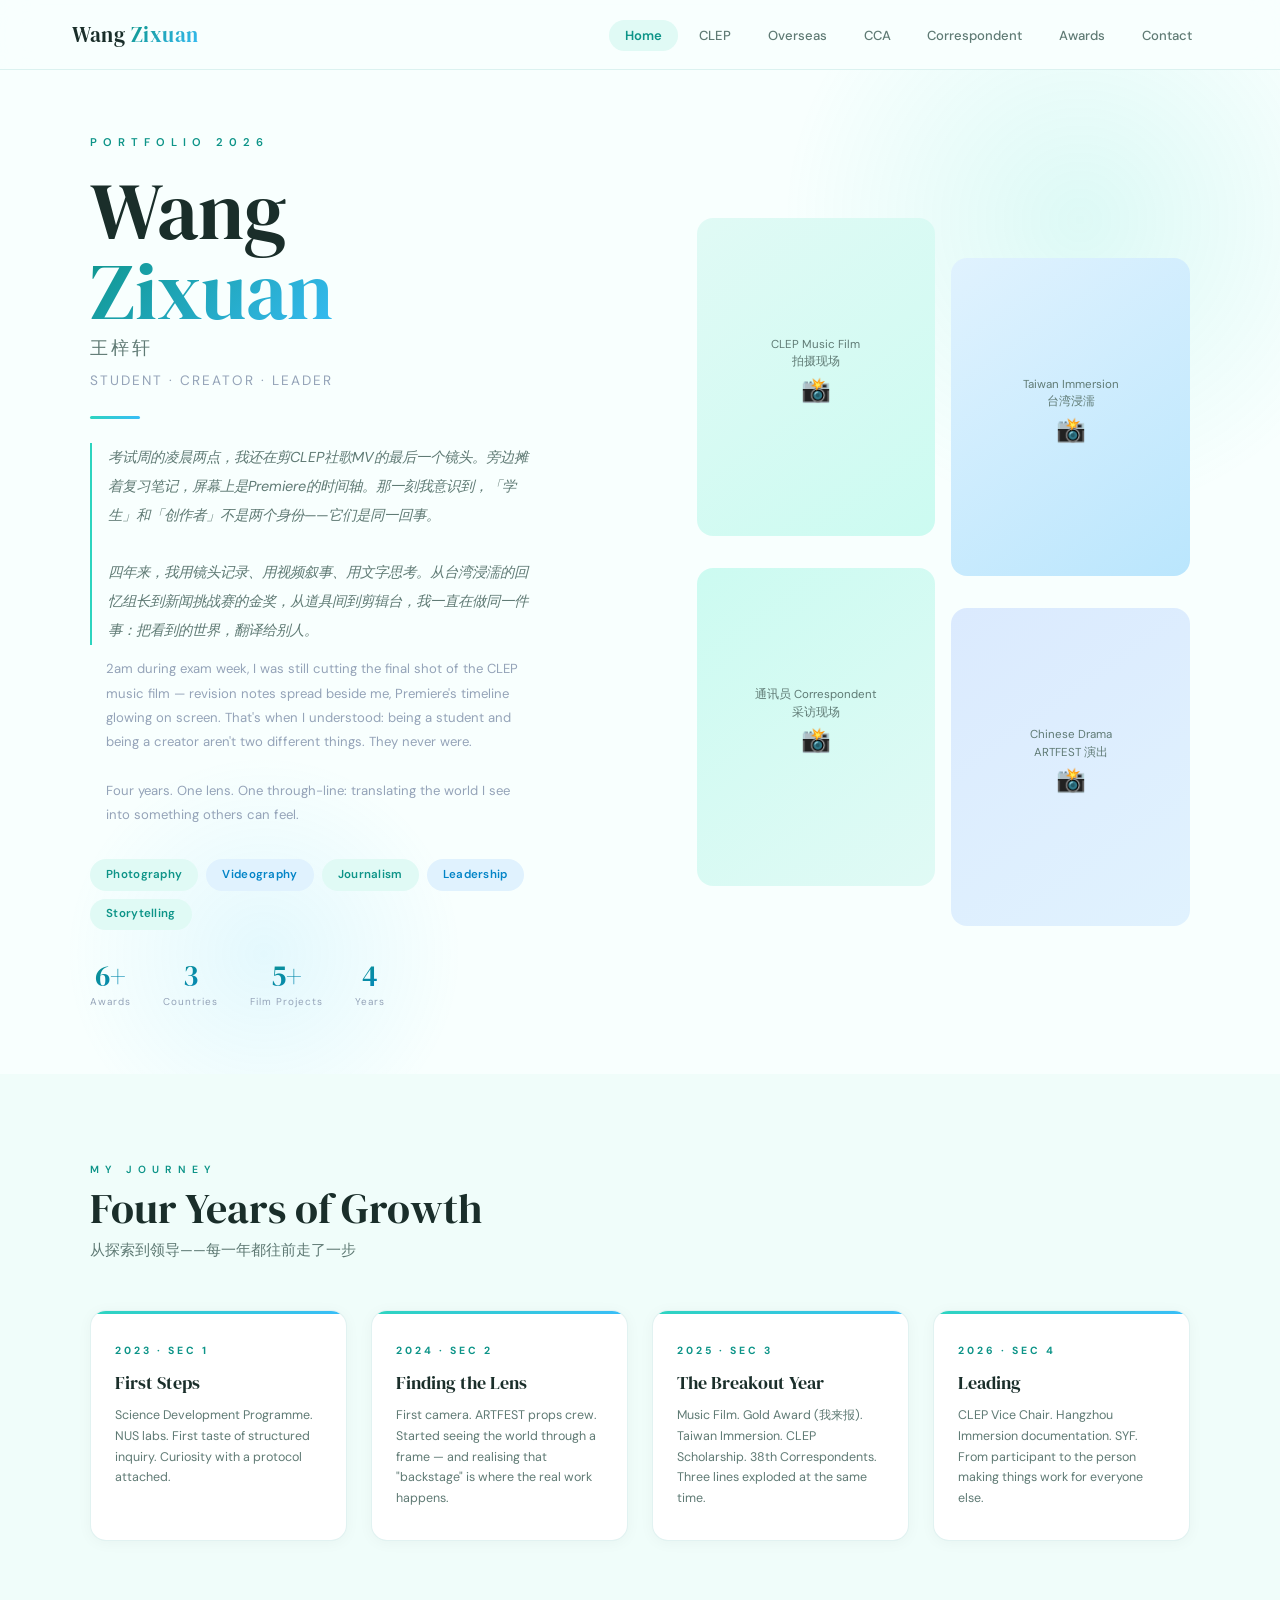
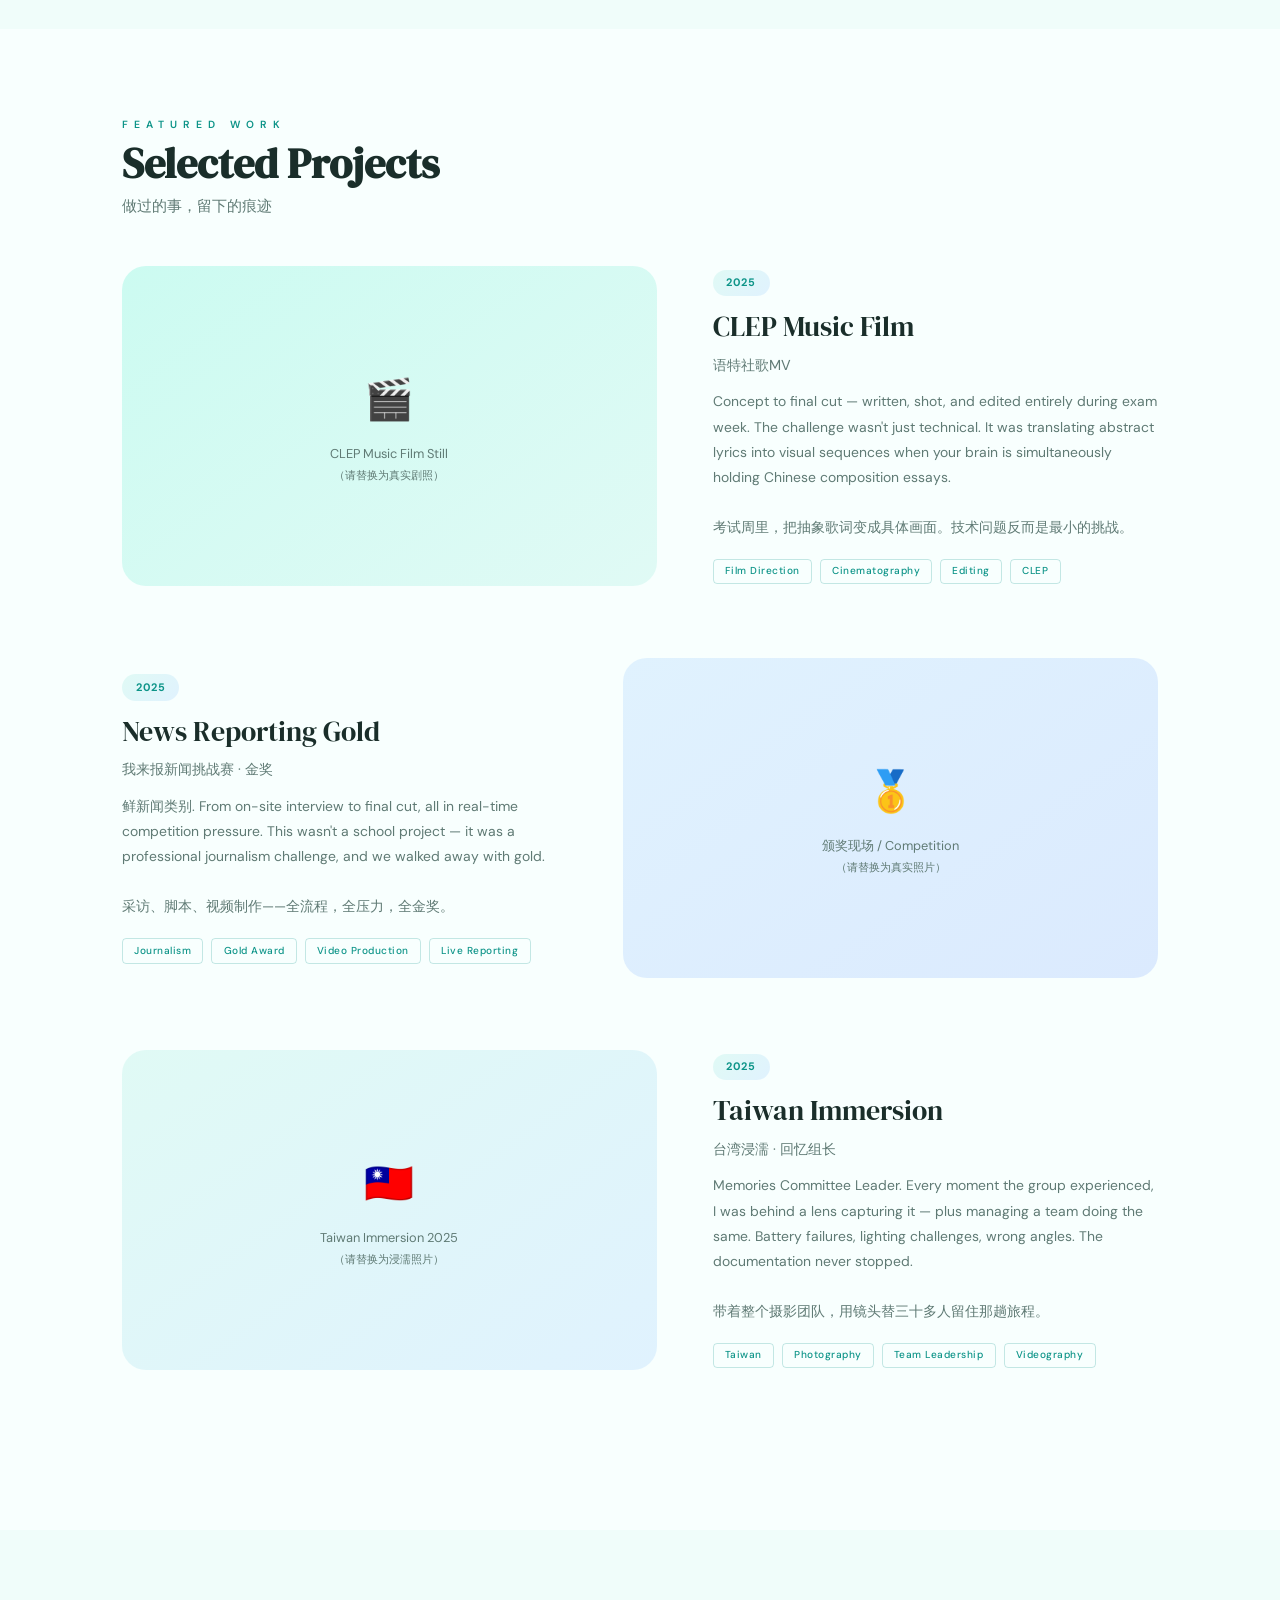
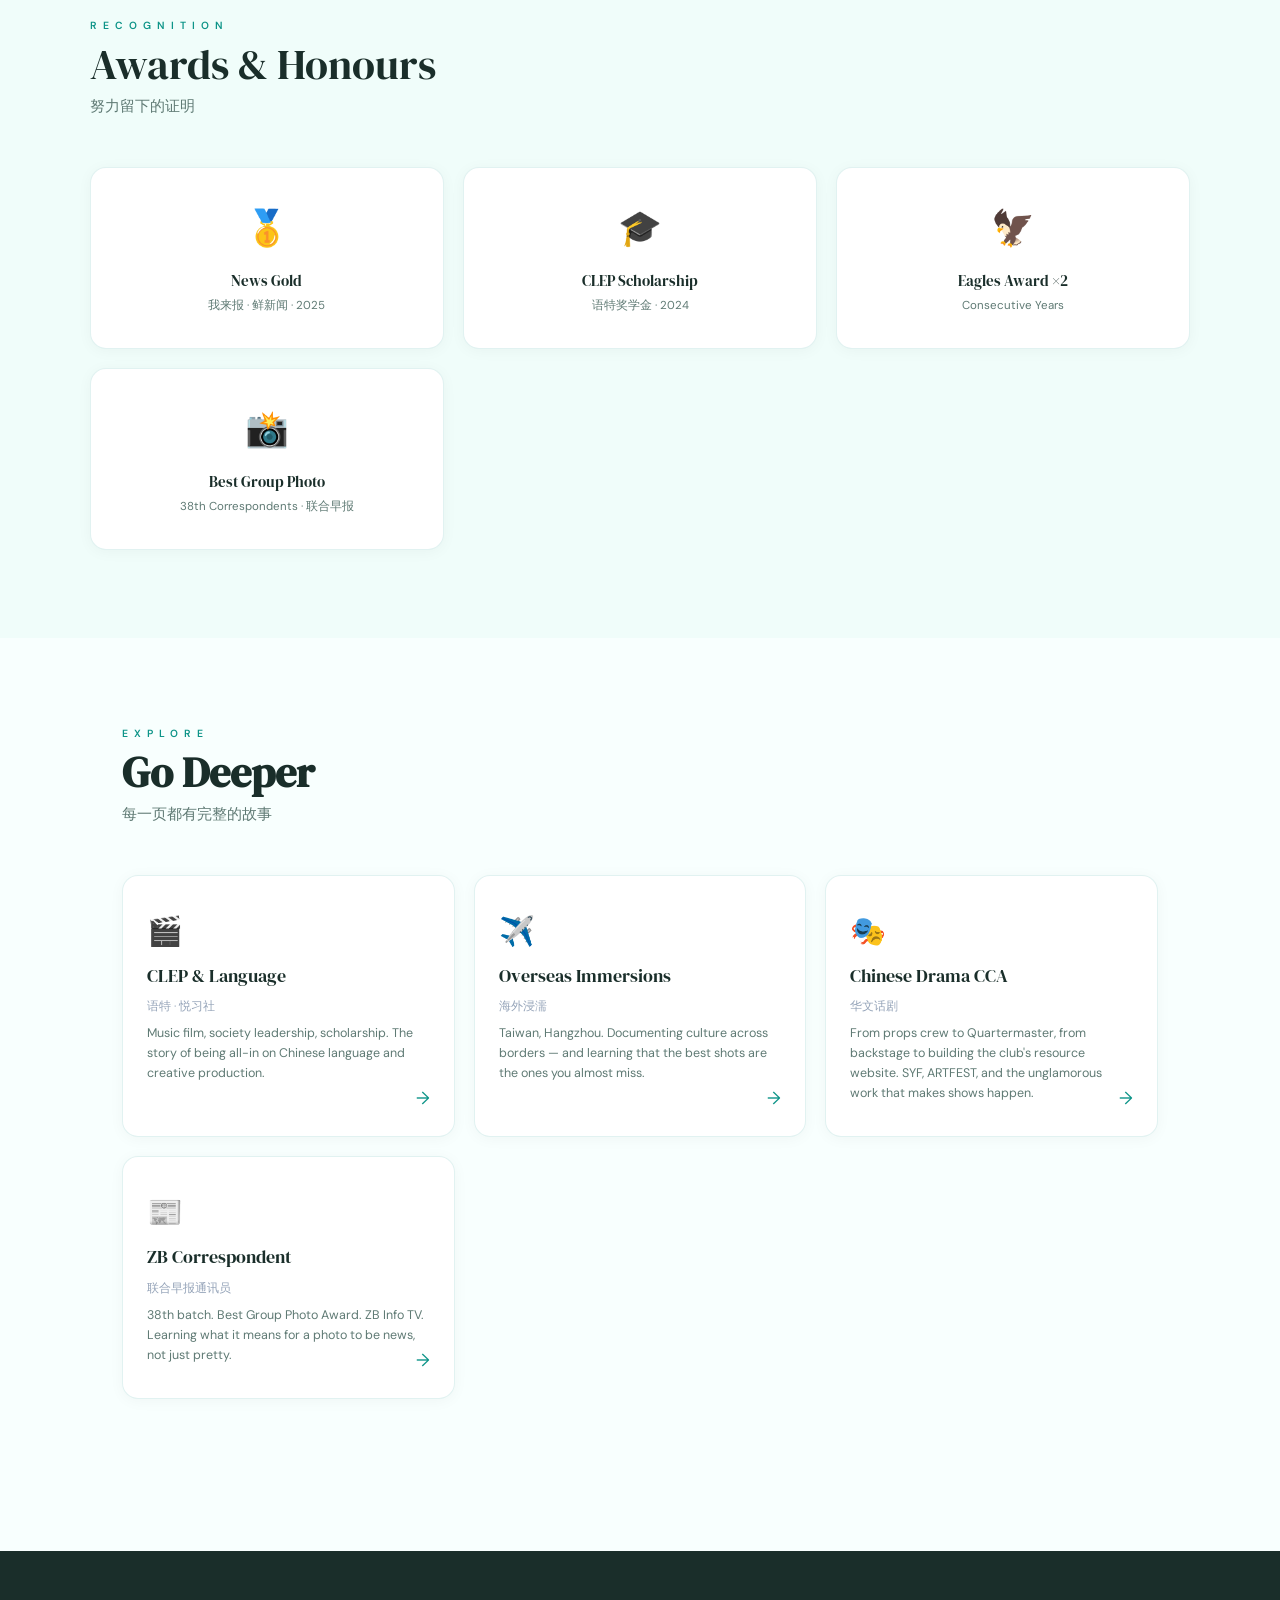
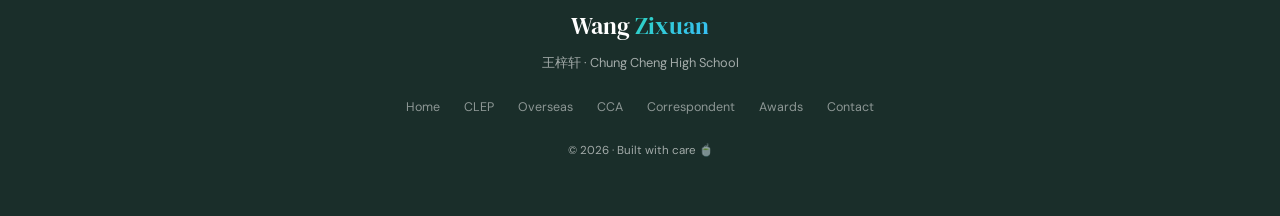
==== index.html @ b5e128a4 "Initial portfolio site - 7 pages, teal magazine style" ====
<!DOCTYPE html>
<html lang="en">
<head>
  <meta charset="UTF-8">
  <meta name="viewport" content="width=device-width, initial-scale=1.0">
  <title>Wang Zixuan — Portfolio</title>
  <meta name="description" content="Wang Zixuan 王梓轩 — Student, creator, and visual storyteller at Chung Cheng High School.">
  <link rel="stylesheet" href="css/style.css">
</head>
<body>

<!-- ── Navigation ── -->
<nav class="nav" role="navigation" aria-label="Main navigation">
  <div class="nav-inner">
    <a href="index.html" class="nav-logo">Wang <span>Zixuan</span></a>
    <ul class="nav-links" role="list">
      <li><a href="index.html" class="nav-link">Home</a></li>
      <li><a href="clep.html" class="nav-link">CLEP</a></li>
      <li><a href="overseas.html" class="nav-link">Overseas</a></li>
      <li><a href="cca.html" class="nav-link">CCA</a></li>
      <li><a href="correspondent.html" class="nav-link">Correspondent</a></li>
      <li><a href="experiences.html" class="nav-link">Awards</a></li>
      <li><a href="contact.html" class="nav-link">Contact</a></li>
    </ul>
    <button class="hamburger" aria-label="Toggle menu" aria-expanded="false">
      <span></span><span></span><span></span>
    </button>
  </div>
</nav>

<!-- Mobile Menu -->
<div class="nav-mobile" role="navigation" aria-label="Mobile navigation">
  <a href="index.html" class="nav-link">Home 首页</a>
  <a href="clep.html" class="nav-link">CLEP 语特</a>
  <a href="overseas.html" class="nav-link">Overseas 海外浸濡</a>
  <a href="cca.html" class="nav-link">CCA 课外活动</a>
  <a href="correspondent.html" class="nav-link">Correspondent 通讯员</a>
  <a href="experiences.html" class="nav-link">Awards & Experiences</a>
  <a href="contact.html" class="nav-link">Contact 联系我</a>
</div>

<main class="page-wrapper">

  <!-- ── Hero ── -->
  <section class="hero" aria-label="Introduction">
    <div class="hero-inner">

      <div class="hero-left">
        <div class="hero-eyebrow">Portfolio 2026</div>
        <div class="hero-name">Wang<br><span>Zixuan</span></div>
        <div class="hero-cn">王梓轩</div>
        <div class="hero-role">Student · Creator · Leader</div>
        <div class="hero-divider"></div>

        <!-- Personal Statement 中文 -->
        <p class="hero-stmt-zh">
          考试周的凌晨两点，我还在剪CLEP社歌MV的最后一个镜头。旁边摊着复习笔记，屏幕上是Premiere的时间轴。那一刻我意识到，「学生」和「创作者」不是两个身份——它们是同一回事。
          <br><br>
          四年来，我用镜头记录、用视频叙事、用文字思考。从台湾浸濡的回忆组长到新闻挑战赛的金奖，从道具间到剪辑台，我一直在做同一件事：把看到的世界，翻译给别人。
        </p>
        <!-- Personal Statement EN -->
        <p class="hero-stmt-en">
          2am during exam week, I was still cutting the final shot of the CLEP music film — revision notes spread beside me, Premiere's timeline glowing on screen. That's when I understood: being a student and being a creator aren't two different things. They never were.
          <br><br>
          Four years. One lens. One through-line: translating the world I see into something others can feel.
        </p>

        <div class="hero-tags">
          <span class="htag htag-teal">Photography</span>
          <span class="htag htag-blue">Videography</span>
          <span class="htag htag-teal">Journalism</span>
          <span class="htag htag-blue">Leadership</span>
          <span class="htag htag-teal">Storytelling</span>
        </div>

        <div class="hero-stats">
          <div class="stat-item">
            <div class="stat-num">6+</div>
            <div class="stat-label">Awards</div>
          </div>
          <div class="stat-item">
            <div class="stat-num">3</div>
            <div class="stat-label">Countries</div>
          </div>
          <div class="stat-item">
            <div class="stat-num">5+</div>
            <div class="stat-label">Film Projects</div>
          </div>
          <div class="stat-item">
            <div class="stat-num">4</div>
            <div class="stat-label">Years</div>
          </div>
        </div>
      </div>

      <!-- Photo Grid -->
      <div class="hero-photos" aria-label="Photo gallery">
        <div class="photo-placeholder">
          <span class="photo-caption">CLEP Music Film<br>拍摄现场</span>
        </div>
        <div class="photo-placeholder">
          <span class="photo-caption">Taiwan Immersion<br>台湾浸濡</span>
        </div>
        <div class="photo-placeholder">
          <span class="photo-caption">通讯员 Correspondent<br>采访现场</span>
        </div>
        <div class="photo-placeholder">
          <span class="photo-caption">Chinese Drama<br>ARTFEST 演出</span>
        </div>
      </div>

    </div>
  </section>


  <!-- ── Four-Year Journey ── -->
  <div class="section-full">
    <div class="section-full-inner">
      <div class="s-label fade-up">My Journey</div>
      <div class="s-title fade-up">Four Years of Growth</div>
      <div class="s-subtitle fade-up">从探索到领导——每一年都往前走了一步</div>

      <div class="journey-grid">
        <div class="j-card fade-up">
          <div class="j-year">2023 · Sec 1</div>
          <div class="j-title">First Steps</div>
          <div class="j-desc">Science Development Programme. NUS labs. First taste of structured inquiry. Curiosity with a protocol attached.</div>
        </div>
        <div class="j-card fade-up">
          <div class="j-year">2024 · Sec 2</div>
          <div class="j-title">Finding the Lens</div>
          <div class="j-desc">First camera. ARTFEST props crew. Started seeing the world through a frame — and realising that "backstage" is where the real work happens.</div>
        </div>
        <div class="j-card fade-up">
          <div class="j-year">2025 · Sec 3</div>
          <div class="j-title">The Breakout Year</div>
          <div class="j-desc">Music Film. Gold Award (我来报). Taiwan Immersion. CLEP Scholarship. 38th Correspondents. Three lines exploded at the same time.</div>
        </div>
        <div class="j-card fade-up">
          <div class="j-year">2026 · Sec 4</div>
          <div class="j-title">Leading</div>
          <div class="j-desc">CLEP Vice Chair. Hangzhou Immersion documentation. SYF. From participant to the person making things work for everyone else.</div>
        </div>
      </div>
    </div>
  </div>


  <!-- ── Selected Work ── -->
  <section class="section" aria-labelledby="work-heading">
    <div class="s-label fade-up">Featured Work</div>
    <h2 class="s-title fade-up" id="work-heading">Selected Projects</h2>
    <p class="s-subtitle fade-up">做过的事，留下的痕迹</p>

    <!-- CLEP MV -->
    <div class="mag-grid">
      <div class="mag-image mi-teal fade-left">
        <div class="mag-image-icon">🎬</div>
        <div>CLEP Music Film Still<br><small>（请替换为真实剧照）</small></div>
      </div>
      <div class="mag-content fade-right">
        <div class="mag-year">2025</div>
        <div class="mag-title">CLEP Music Film</div>
        <div class="mag-title-cn">语特社歌MV</div>
        <p class="mag-desc">
          Concept to final cut — written, shot, and edited entirely during exam week. The challenge wasn't just technical. It was translating abstract lyrics into visual sequences when your brain is simultaneously holding Chinese composition essays.
          <br><br>
          考试周里，把抽象歌词变成具体画面。技术问题反而是最小的挑战。
        </p>
        <div class="mag-tags">
          <span class="mag-tag">Film Direction</span>
          <span class="mag-tag">Cinematography</span>
          <span class="mag-tag">Editing</span>
          <span class="mag-tag">CLEP</span>
        </div>
      </div>
    </div>

    <!-- News Gold -->
    <div class="mag-grid reverse">
      <div class="mag-content fade-left">
        <div class="mag-year">2025</div>
        <div class="mag-title">News Reporting Gold</div>
        <div class="mag-title-cn">我来报新闻挑战赛 · 金奖</div>
        <p class="mag-desc">
          鲜新闻类别. From on-site interview to final cut, all in real-time competition pressure. This wasn't a school project — it was a professional journalism challenge, and we walked away with gold.
          <br><br>
          采访、脚本、视频制作——全流程，全压力，全金奖。
        </p>
        <div class="mag-tags">
          <span class="mag-tag">Journalism</span>
          <span class="mag-tag">Gold Award</span>
          <span class="mag-tag">Video Production</span>
          <span class="mag-tag">Live Reporting</span>
        </div>
      </div>
      <div class="mag-image mi-blue fade-right">
        <div class="mag-image-icon">🥇</div>
        <div>颁奖现场 / Competition<br><small>（请替换为真实照片）</small></div>
      </div>
    </div>

    <!-- Taiwan -->
    <div class="mag-grid">
      <div class="mag-image mi-mix fade-left">
        <div class="mag-image-icon">🇹🇼</div>
        <div>Taiwan Immersion 2025<br><small>（请替换为浸濡照片）</small></div>
      </div>
      <div class="mag-content fade-right">
        <div class="mag-year">2025</div>
        <div class="mag-title">Taiwan Immersion</div>
        <div class="mag-title-cn">台湾浸濡 · 回忆组长</div>
        <p class="mag-desc">
          Memories Committee Leader. Every moment the group experienced, I was behind a lens capturing it — plus managing a team doing the same. Battery failures, lighting challenges, wrong angles. The documentation never stopped.
          <br><br>
          带着整个摄影团队，用镜头替三十多人留住那趟旅程。
        </p>
        <div class="mag-tags">
          <span class="mag-tag">Taiwan</span>
          <span class="mag-tag">Photography</span>
          <span class="mag-tag">Team Leadership</span>
          <span class="mag-tag">Videography</span>
        </div>
      </div>
    </div>
  </section>


  <!-- ── Awards ── -->
  <div class="section-full">
    <div class="section-full-inner">
      <div class="s-label fade-up">Recognition</div>
      <div class="s-title fade-up">Awards & Honours</div>
      <div class="s-subtitle fade-up">努力留下的证明</div>

      <div class="awards-grid">
        <div class="award-card fade-up">
          <div class="award-emoji">🥇</div>
          <div class="award-name">News Gold</div>
          <div class="award-sub">我来报 · 鲜新闻 · 2025</div>
        </div>
        <div class="award-card fade-up">
          <div class="award-emoji">🎓</div>
          <div class="award-name">CLEP Scholarship</div>
          <div class="award-sub">语特奖学金 · 2024</div>
        </div>
        <div class="award-card fade-up">
          <div class="award-emoji">🦅</div>
          <div class="award-name">Eagles Award ×2</div>
          <div class="award-sub">Consecutive Years</div>
        </div>
        <div class="award-card fade-up">
          <div class="award-emoji">📸</div>
          <div class="award-name">Best Group Photo</div>
          <div class="award-sub">38th Correspondents · 联合早报</div>
        </div>
        <div class="award-card fade-up">
          <div class="award-emoji">🌏</div>
          <div class="award-name">Outstanding Contribution</div>
          <div class="award-sub">Singapore Jiangsu Association</div>
        </div>
        <div class="award-card fade-up">
          <div class="award-emoji">👨‍🍳</div>
          <div class="award-name">Chef Junior Top 10</div>
          <div class="award-sub">National Competition</div>
        </div>
      </div>
    </div>
  </div>


  <!-- ── Quick Navigation ── -->
  <section class="section" aria-labelledby="explore-heading">
    <div class="s-label fade-up">Explore</div>
    <h2 class="s-title fade-up" id="explore-heading">Go Deeper</h2>
    <p class="s-subtitle fade-up">每一页都有完整的故事</p>

    <div class="quick-nav-grid">
      <a href="clep.html" class="qn-card fade-up">
        <div class="qn-icon">🎬</div>
        <div class="qn-title">CLEP &amp; Language</div>
        <div class="qn-title-cn">语特 · 悦习社</div>
        <p class="qn-desc">Music film, society leadership, scholarship. The story of being all-in on Chinese language and creative production.</p>
      </a>
      <a href="overseas.html" class="qn-card fade-up">
        <div class="qn-icon">✈️</div>
        <div class="qn-title">Overseas Immersions</div>
        <div class="qn-title-cn">海外浸濡</div>
        <p class="qn-desc">Taiwan, Hangzhou. Documenting culture across borders — and learning that the best shots are the ones you almost miss.</p>
      </a>
      <a href="cca.html" class="qn-card fade-up">
        <div class="qn-icon">🎭</div>
        <div class="qn-title">Chinese Drama CCA</div>
        <div class="qn-title-cn">华文话剧</div>
        <p class="qn-desc">From props crew to Quartermaster, from backstage to building the club's resource website. SYF, ARTFEST, and the unglamorous work that makes shows happen.</p>
      </a>
      <a href="correspondent.html" class="qn-card fade-up">
        <div class="qn-icon">📰</div>
        <div class="qn-title">ZB Correspondent</div>
        <div class="qn-title-cn">联合早报通讯员</div>
        <p class="qn-desc">38th batch. Best Group Photo Award. ZB Info TV. Learning what it means for a photo to be news, not just pretty.</p>
      </a>
      <a href="experiences.html" class="qn-card fade-up">
        <div class="qn-icon">🏆</div>
        <div class="qn-title">Awards &amp; Timeline</div>
        <div class="qn-title-cn">经历与成就</div>
        <p class="qn-desc">The full list of awards, a 4-year growth timeline, and a Science Development Programme. The receipts.</p>
      </a>
      <a href="contact.html" class="qn-card fade-up">
        <div class="qn-icon">✉️</div>
        <div class="qn-title">Get in Touch</div>
        <div class="qn-title-cn">联系我</div>
        <p class="qn-desc">Collaboration, opportunities, or just want to talk about cameras. Drop a message.</p>
      </a>
    </div>
  </section>

</main>

<!-- ── Footer ── -->
<footer class="footer">
  <div class="footer-logo">Wang <span>Zixuan</span></div>
  <p style="font-size:0.8rem; margin-bottom:0.3rem;">王梓轩 · Chung Cheng High School</p>
  <div class="footer-links">
    <a href="index.html" class="footer-link">Home</a>
    <a href="clep.html" class="footer-link">CLEP</a>
    <a href="overseas.html" class="footer-link">Overseas</a>
    <a href="cca.html" class="footer-link">CCA</a>
    <a href="correspondent.html" class="footer-link">Correspondent</a>
    <a href="experiences.html" class="footer-link">Awards</a>
    <a href="contact.html" class="footer-link">Contact</a>
  </div>
  <p class="footer-copy">© 2026 · Built with care 🍵</p>
</footer>

<script src="js/main.js"></script>
</body>
</html>
---- css/style.css ----
/* =============================================
   Wang Zixuan Portfolio — style.css
   Teal × Sky Blue Magazine Design
   ============================================= */

@import url('https://fonts.googleapis.com/css2?family=DM+Sans:ital,opsz,wght@0,9..40,300;0,9..40,400;0,9..40,500;0,9..40,700;1,9..40,400&family=DM+Serif+Display:ital@0;1&display=swap');

/* ─── CSS Variables ─── */
:root {
  --teal: #2dd4bf;
  --teal-light: #e0faf5;
  --teal-mid: #0d9488;
  --teal-dark: #0f766e;
  --blue: #38bdf8;
  --blue-light: #e0f2fe;
  --blue-mid: #0284c7;
  --cyan-dark: #155e75;
  --bg: #f8fffe;
  --bg-alt: #f0fdfa;
  --text: #1a2e2a;
  --text-light: #5f7a74;
  --text-muted: #94a3b8;
  --card-bg: #ffffff;
  --border: rgba(13, 148, 136, 0.12);
  --shadow-sm: 0 2px 15px rgba(0, 0, 0, 0.04);
  --shadow-md: 0 8px 30px rgba(13, 148, 136, 0.08);
  --shadow-lg: 0 20px 50px rgba(13, 148, 136, 0.12);
  --radius-sm: 10px;
  --radius-md: 16px;
  --radius-lg: 24px;
  --nav-height: 70px;
}

/* ─── Reset ─── */
*, *::before, *::after { margin: 0; padding: 0; box-sizing: border-box; }
html { scroll-behavior: smooth; }
body {
  font-family: 'DM Sans', sans-serif;
  background: var(--bg);
  color: var(--text);
  overflow-x: hidden;
  line-height: 1.6;
}
img { max-width: 100%; display: block; }
a { text-decoration: none; color: inherit; }
ul { list-style: none; }

/* ─── Scroll Animations ─── */
.fade-up {
  opacity: 0;
  transform: translateY(40px);
  transition: opacity 0.75s ease, transform 0.75s ease;
}
.fade-up.visible { opacity: 1; transform: translateY(0); }

.fade-left {
  opacity: 0;
  transform: translateX(-40px);
  transition: opacity 0.75s ease, transform 0.75s ease;
}
.fade-left.visible { opacity: 1; transform: translateX(0); }

.fade-right {
  opacity: 0;
  transform: translateX(40px);
  transition: opacity 0.75s ease, transform 0.75s ease;
}
.fade-right.visible { opacity: 1; transform: translateX(0); }

.fade-scale {
  opacity: 0;
  transform: scale(0.92);
  transition: opacity 0.75s ease, transform 0.75s ease;
}
.fade-scale.visible { opacity: 1; transform: scale(1); }


/* ─── Navigation ─── */
.nav {
  position: fixed;
  top: 0; left: 0; right: 0;
  height: var(--nav-height);
  background: rgba(248, 255, 254, 0.88);
  backdrop-filter: blur(16px);
  -webkit-backdrop-filter: blur(16px);
  border-bottom: 1px solid var(--border);
  z-index: 1000;
  transition: box-shadow 0.3s ease;
}
.nav.scrolled { box-shadow: var(--shadow-md); }

.nav-inner {
  max-width: 1200px;
  margin: 0 auto;
  padding: 0 2rem;
  height: 100%;
  display: flex;
  align-items: center;
  justify-content: space-between;
}

.nav-logo {
  font-family: 'DM Serif Display', serif;
  font-size: 1.3rem;
  color: var(--text);
  letter-spacing: 0.5px;
}
.nav-logo span {
  background: linear-gradient(135deg, var(--teal-mid), var(--blue));
  -webkit-background-clip: text;
  -webkit-text-fill-color: transparent;
  background-clip: text;
}

.nav-links {
  display: flex;
  align-items: center;
  gap: 0.3rem;
}
.nav-link {
  padding: 0.45rem 1rem;
  border-radius: 50px;
  font-size: 0.82rem;
  font-weight: 500;
  color: var(--text-light);
  transition: all 0.25s ease;
}
.nav-link:hover { color: var(--teal-mid); background: var(--teal-light); }
.nav-link.active { color: var(--teal-mid); background: var(--teal-light); font-weight: 600; }

/* Hamburger */
.hamburger {
  display: none;
  flex-direction: column;
  gap: 5px;
  cursor: pointer;
  padding: 6px;
  border-radius: 8px;
  transition: background 0.2s;
}
.hamburger:hover { background: var(--teal-light); }
.hamburger span {
  display: block;
  width: 22px;
  height: 2px;
  background: var(--text);
  border-radius: 2px;
  transition: all 0.3s ease;
}
.hamburger.open span:nth-child(1) { transform: rotate(45deg) translate(5px, 5px); }
.hamburger.open span:nth-child(2) { opacity: 0; }
.hamburger.open span:nth-child(3) { transform: rotate(-45deg) translate(5px, -5px); }

.nav-mobile {
  display: none;
  position: fixed;
  top: var(--nav-height);
  left: 0; right: 0;
  background: rgba(248, 255, 254, 0.97);
  backdrop-filter: blur(20px);
  border-bottom: 1px solid var(--border);
  padding: 1.5rem 2rem;
  flex-direction: column;
  gap: 0.5rem;
  z-index: 999;
  box-shadow: var(--shadow-lg);
}
.nav-mobile.open { display: flex; }
.nav-mobile .nav-link {
  font-size: 1rem;
  padding: 0.7rem 1rem;
  border-radius: var(--radius-sm);
}


/* ─── Page Wrapper ─── */
.page-wrapper { padding-top: var(--nav-height); }


/* ─── Hero ─── */
.hero {
  min-height: calc(100vh - var(--nav-height));
  display: flex;
  align-items: center;
  padding: 4rem 2rem;
  position: relative;
  overflow: hidden;
}

.hero::before {
  content: '';
  position: absolute;
  width: 600px; height: 600px;
  border-radius: 50%;
  background: radial-gradient(circle, rgba(45, 212, 191, 0.13) 0%, transparent 70%);
  top: -150px; right: -100px;
  animation: float 9s ease-in-out infinite;
  pointer-events: none;
}
.hero::after {
  content: '';
  position: absolute;
  width: 400px; height: 400px;
  border-radius: 50%;
  background: radial-gradient(circle, rgba(56, 189, 248, 0.1) 0%, transparent 70%);
  bottom: -80px; left: 5%;
  animation: float 11s ease-in-out infinite reverse;
  pointer-events: none;
}

@keyframes float {
  0%, 100% { transform: translate(0, 0); }
  50% { transform: translate(20px, -25px); }
}

.hero-inner {
  display: grid;
  grid-template-columns: 1.1fr 1fr;
  gap: 4rem;
  align-items: center;
  max-width: 1100px;
  margin: 0 auto;
  width: 100%;
  position: relative;
  z-index: 1;
}

.hero-eyebrow {
  font-size: 0.7rem;
  letter-spacing: 6px;
  text-transform: uppercase;
  color: var(--teal-mid);
  margin-bottom: 1.2rem;
  font-weight: 600;
}
.hero-name {
  font-family: 'DM Serif Display', serif;
  font-size: 5rem;
  line-height: 1.0;
  margin-bottom: 0.2rem;
}
.hero-name span {
  background: linear-gradient(135deg, var(--teal-mid), var(--blue));
  -webkit-background-clip: text;
  -webkit-text-fill-color: transparent;
  background-clip: text;
}
.hero-cn {
  font-size: 1.15rem;
  color: var(--text-light);
  letter-spacing: 3px;
  margin-bottom: 0.4rem;
}
.hero-role {
  font-size: 0.85rem;
  color: var(--text-muted);
  letter-spacing: 2px;
  margin-bottom: 1.5rem;
  text-transform: uppercase;
}
.hero-divider {
  width: 50px; height: 3px;
  background: linear-gradient(90deg, var(--teal), var(--blue));
  border-radius: 2px;
  margin-bottom: 1.5rem;
}
.hero-stmt-zh {
  font-size: 0.9rem;
  line-height: 2.0;
  color: var(--text-light);
  max-width: 440px;
  margin-bottom: 0.8rem;
  font-style: italic;
  border-left: 2px solid var(--teal);
  padding-left: 1rem;
}
.hero-stmt-en {
  font-size: 0.82rem;
  line-height: 1.85;
  color: var(--text-muted);
  max-width: 440px;
  margin-bottom: 2rem;
  padding-left: 1rem;
}
.hero-tags {
  display: flex;
  gap: 0.5rem;
  flex-wrap: wrap;
  margin-bottom: 2rem;
}
.htag {
  padding: 0.4rem 1rem;
  border-radius: 50px;
  font-size: 0.72rem;
  font-weight: 600;
  letter-spacing: 0.3px;
  transition: transform 0.25s, box-shadow 0.25s;
}
.htag:hover { transform: translateY(-2px); box-shadow: var(--shadow-sm); }
.htag-teal { background: var(--teal-light); color: var(--teal-mid); }
.htag-blue { background: var(--blue-light); color: var(--blue-mid); }

.hero-stats {
  display: flex;
  gap: 2rem;
}
.stat-item { text-align: center; }
.stat-num {
  font-family: 'DM Serif Display', serif;
  font-size: 1.8rem;
  background: linear-gradient(135deg, var(--teal-mid), var(--blue-mid));
  -webkit-background-clip: text;
  -webkit-text-fill-color: transparent;
  background-clip: text;
  line-height: 1;
}
.stat-label { font-size: 0.62rem; color: var(--text-muted); letter-spacing: 1px; margin-top: 0.2rem; }

/* Hero photo grid */
.hero-photos {
  display: grid;
  grid-template-columns: 1fr 1fr;
  gap: 1rem;
}
.photo-placeholder {
  border-radius: var(--radius-md);
  aspect-ratio: 3/4;
  display: flex;
  flex-direction: column;
  align-items: center;
  justify-content: center;
  text-align: center;
  padding: 1rem;
  font-size: 0.72rem;
  color: var(--text-light);
  cursor: default;
  transition: transform 0.4s ease, box-shadow 0.4s ease;
  overflow: hidden;
  position: relative;
}
.photo-placeholder::after {
  content: '📸';
  font-size: 1.5rem;
  margin-bottom: 0.5rem;
  display: block;
}
.photo-placeholder:hover { transform: scale(1.03); box-shadow: var(--shadow-lg); }
.photo-placeholder:nth-child(1) { background: linear-gradient(145deg, #e0faf5, #ccfbf1); margin-top: 0; }
.photo-placeholder:nth-child(2) { background: linear-gradient(145deg, #e0f2fe, #bae6fd); margin-top: 2.5rem; }
.photo-placeholder:nth-child(3) { background: linear-gradient(145deg, #ccfbf1, #e0faf5); margin-top: -1.5rem; }
.photo-placeholder:nth-child(4) { background: linear-gradient(145deg, #dbeafe, #e0f2fe); margin-top: 1rem; }

.photo-caption {
  position: relative;
  z-index: 1;
  line-height: 1.5;
}


/* ─── Generic Section ─── */
.section {
  padding: 5.5rem 2rem;
  max-width: 1100px;
  margin: 0 auto;
}
.section-full {
  padding: 5.5rem 2rem;
  background: var(--bg-alt);
}
.section-full-inner {
  max-width: 1100px;
  margin: 0 auto;
}

.s-label {
  font-size: 0.65rem;
  letter-spacing: 6px;
  text-transform: uppercase;
  color: var(--teal-mid);
  margin-bottom: 0.4rem;
  font-weight: 600;
}
.s-title {
  font-family: 'DM Serif Display', serif;
  font-size: 2.6rem;
  line-height: 1.15;
  margin-bottom: 0.4rem;
  color: var(--text);
}
.s-subtitle {
  color: var(--text-light);
  font-size: 0.92rem;
  margin-bottom: 3rem;
}


/* ─── Magazine Grid ─── */
.mag-grid {
  display: grid;
  grid-template-columns: 1.2fr 1fr;
  gap: 3.5rem;
  margin-bottom: 4.5rem;
  align-items: center;
}
.mag-grid.reverse { grid-template-columns: 1fr 1.2fr; }

.mag-image {
  border-radius: var(--radius-lg);
  min-height: 320px;
  display: flex;
  flex-direction: column;
  align-items: center;
  justify-content: center;
  text-align: center;
  padding: 2rem;
  color: var(--text-light);
  font-size: 0.8rem;
  overflow: hidden;
  position: relative;
  cursor: default;
  transition: transform 0.5s ease, box-shadow 0.5s ease;
}
.mag-image:hover { transform: translateY(-5px); box-shadow: var(--shadow-lg); }
.mag-image-icon { font-size: 2.5rem; margin-bottom: 0.8rem; }
.mi-teal { background: linear-gradient(145deg, #ccfbf1, #e0faf5); }
.mi-blue { background: linear-gradient(145deg, #e0f2fe, #dbeafe); }
.mi-mix { background: linear-gradient(145deg, #e0faf5, #e0f2fe); }
.mi-warm { background: linear-gradient(145deg, #fef3c7, #fde68a, #e0faf5); }

.mag-year {
  display: inline-block;
  padding: 0.28rem 0.85rem;
  border-radius: 50px;
  background: linear-gradient(135deg, var(--teal-light), var(--blue-light));
  color: var(--teal-mid);
  font-size: 0.68rem;
  font-weight: 700;
  letter-spacing: 1px;
  margin-bottom: 0.8rem;
}
.mag-title {
  font-family: 'DM Serif Display', serif;
  font-size: 1.75rem;
  line-height: 1.25;
  margin-bottom: 0.6rem;
  color: var(--text);
}
.mag-title-cn {
  font-size: 0.9rem;
  color: var(--text-light);
  margin-bottom: 0.8rem;
}
.mag-desc {
  color: var(--text-light);
  font-size: 0.87rem;
  line-height: 1.8;
  margin-bottom: 1.2rem;
}
.mag-tags {
  display: flex;
  gap: 0.5rem;
  flex-wrap: wrap;
}
.mag-tag {
  padding: 0.22rem 0.7rem;
  border: 1px solid rgba(13, 148, 136, 0.22);
  border-radius: 4px;
  font-size: 0.63rem;
  color: var(--teal-mid);
  letter-spacing: 0.5px;
  font-weight: 500;
}

/* ─── Feature Cards (3-col) ─── */
.cards-grid {
  display: grid;
  grid-template-columns: repeat(3, 1fr);
  gap: 1.5rem;
  margin-top: 1rem;
}
.cards-grid-2 {
  display: grid;
  grid-template-columns: repeat(2, 1fr);
  gap: 1.5rem;
}
.feature-card {
  background: var(--card-bg);
  border-radius: var(--radius-md);
  padding: 2rem 1.5rem;
  border: 1px solid var(--border);
  box-shadow: var(--shadow-sm);
  transition: transform 0.4s ease, box-shadow 0.4s ease;
  position: relative;
  overflow: hidden;
}
.feature-card::before {
  content: '';
  position: absolute;
  top: 0; left: 0; right: 0;
  height: 3px;
  background: linear-gradient(90deg, var(--teal), var(--blue));
}
.feature-card:hover { transform: translateY(-5px); box-shadow: var(--shadow-md); }
.fc-icon { font-size: 2rem; margin-bottom: 1rem; }
.fc-title {
  font-family: 'DM Serif Display', serif;
  font-size: 1.15rem;
  margin-bottom: 0.3rem;
  color: var(--text);
}
.fc-title-cn { font-size: 0.75rem; color: var(--text-muted); margin-bottom: 0.7rem; }
.fc-desc { font-size: 0.82rem; color: var(--text-light); line-height: 1.75; }

/* ─── Award Cards ─── */
.awards-grid {
  display: grid;
  grid-template-columns: repeat(3, 1fr);
  gap: 1.2rem;
}
.award-card {
  background: var(--card-bg);
  border-radius: var(--radius-md);
  padding: 2rem 1.2rem;
  text-align: center;
  border: 1px solid var(--border);
  box-shadow: var(--shadow-sm);
  transition: transform 0.4s ease, box-shadow 0.4s ease;
}
.award-card:hover { transform: translateY(-6px); box-shadow: var(--shadow-md); }
.award-emoji { font-size: 2.2rem; margin-bottom: 0.8rem; }
.award-name {
  font-family: 'DM Serif Display', serif;
  font-size: 0.95rem;
  margin-bottom: 0.25rem;
  color: var(--text);
}
.award-sub { color: var(--text-light); font-size: 0.72rem; }

/* ─── Timeline ─── */
.timeline { position: relative; padding-left: 2rem; }
.timeline::before {
  content: '';
  position: absolute;
  left: 7px; top: 0; bottom: 0;
  width: 2px;
  background: linear-gradient(180deg, var(--teal), var(--blue));
  border-radius: 2px;
}
.timeline-item {
  position: relative;
  margin-bottom: 2.5rem;
  padding-left: 1.5rem;
}
.timeline-item::before {
  content: '';
  position: absolute;
  left: -1.75rem; top: 0.35rem;
  width: 12px; height: 12px;
  border-radius: 50%;
  background: linear-gradient(135deg, var(--teal), var(--blue));
  box-shadow: 0 0 0 3px var(--teal-light);
}
.tl-year {
  font-size: 0.65rem;
  letter-spacing: 4px;
  color: var(--teal-mid);
  font-weight: 700;
  text-transform: uppercase;
  margin-bottom: 0.3rem;
}
.tl-title {
  font-family: 'DM Serif Display', serif;
  font-size: 1.1rem;
  margin-bottom: 0.3rem;
}
.tl-desc { font-size: 0.82rem; color: var(--text-light); line-height: 1.7; }

/* ─── Journey Cards ─── */
.journey-grid {
  display: grid;
  grid-template-columns: repeat(4, 1fr);
  gap: 1.5rem;
}
.j-card {
  background: var(--card-bg);
  border-radius: var(--radius-md);
  padding: 2rem 1.5rem;
  border: 1px solid var(--border);
  box-shadow: var(--shadow-sm);
  position: relative;
  overflow: hidden;
  transition: transform 0.4s ease, box-shadow 0.4s ease;
}
.j-card::before {
  content: '';
  position: absolute;
  top: 0; left: 0; right: 0;
  height: 3px;
  background: linear-gradient(90deg, var(--teal), var(--blue));
}
.j-card:hover { transform: translateY(-4px); box-shadow: var(--shadow-md); }
.j-year {
  font-size: 0.65rem;
  letter-spacing: 3px;
  color: var(--teal-mid);
  margin-bottom: 0.5rem;
  font-weight: 700;
  text-transform: uppercase;
}
.j-title {
  font-family: 'DM Serif Display', serif;
  font-size: 1.15rem;
  margin-bottom: 0.5rem;
}
.j-desc { font-size: 0.78rem; color: var(--text-light); line-height: 1.65; }


/* ─── Page Hero (sub-pages) ─── */
.page-hero {
  padding: 5rem 2rem 3rem;
  position: relative;
  overflow: hidden;
  background: linear-gradient(160deg, var(--bg) 60%, var(--teal-light) 100%);
}
.page-hero::before {
  content: '';
  position: absolute;
  width: 450px; height: 450px;
  border-radius: 50%;
  background: radial-gradient(circle, rgba(45, 212, 191, 0.12) 0%, transparent 70%);
  top: -100px; right: -100px;
  pointer-events: none;
}
.page-hero-inner {
  max-width: 1100px;
  margin: 0 auto;
  position: relative;
  z-index: 1;
}
.page-eyebrow {
  font-size: 0.65rem;
  letter-spacing: 6px;
  text-transform: uppercase;
  color: var(--teal-mid);
  margin-bottom: 0.8rem;
  font-weight: 600;
}
.page-title {
  font-family: 'DM Serif Display', serif;
  font-size: 3.5rem;
  line-height: 1.1;
  margin-bottom: 0.4rem;
}
.page-title span {
  background: linear-gradient(135deg, var(--teal-mid), var(--blue));
  -webkit-background-clip: text;
  -webkit-text-fill-color: transparent;
  background-clip: text;
}
.page-subtitle { font-size: 1rem; color: var(--text-light); margin-bottom: 1.5rem; }
.page-desc {
  font-size: 0.9rem;
  color: var(--text-light);
  max-width: 580px;
  line-height: 1.85;
  border-left: 2px solid var(--teal);
  padding-left: 1rem;
}


/* ─── Highlight Box ─── */
.highlight-box {
  background: linear-gradient(135deg, var(--teal-light), var(--blue-light));
  border-radius: var(--radius-lg);
  padding: 2.5rem;
  margin: 2rem 0;
  position: relative;
  overflow: hidden;
}
.highlight-box::before {
  content: '';
  position: absolute;
  top: 0; left: 0;
  width: 4px; height: 100%;
  background: linear-gradient(180deg, var(--teal), var(--blue));
  border-radius: 4px 0 0 4px;
}
.hb-label { font-size: 0.65rem; letter-spacing: 4px; text-transform: uppercase; color: var(--teal-mid); font-weight: 600; margin-bottom: 0.5rem; }
.hb-text { font-size: 0.9rem; color: var(--text); line-height: 1.9; }
.hb-text-en { font-size: 0.82rem; color: var(--text-light); line-height: 1.85; margin-top: 0.5rem; }

/* ─── List Styled ─── */
.styled-list {
  list-style: none;
  display: flex;
  flex-direction: column;
  gap: 0.8rem;
}
.styled-list li {
  font-size: 0.87rem;
  color: var(--text-light);
  line-height: 1.7;
  padding-left: 1.5rem;
  position: relative;
}
.styled-list li::before {
  content: '→';
  position: absolute;
  left: 0;
  color: var(--teal-mid);
  font-size: 0.8rem;
}

/* ─── Role Badge ─── */
.role-badge {
  display: inline-flex;
  align-items: center;
  gap: 0.5rem;
  padding: 0.5rem 1.2rem;
  background: linear-gradient(135deg, var(--teal-light), var(--blue-light));
  border-radius: 50px;
  font-size: 0.78rem;
  font-weight: 600;
  color: var(--teal-mid);
  margin-bottom: 1rem;
}

/* ─── CTA Button ─── */
.btn-primary {
  display: inline-flex;
  align-items: center;
  gap: 0.5rem;
  padding: 0.8rem 2rem;
  background: linear-gradient(135deg, var(--teal-mid), var(--teal-dark));
  color: white;
  border-radius: 50px;
  font-size: 0.85rem;
  font-weight: 600;
  transition: all 0.3s ease;
  box-shadow: 0 4px 15px rgba(13, 148, 136, 0.3);
}
.btn-primary:hover { transform: translateY(-2px); box-shadow: 0 8px 25px rgba(13, 148, 136, 0.4); }
.btn-outline {
  display: inline-flex;
  align-items: center;
  gap: 0.5rem;
  padding: 0.75rem 1.8rem;
  border: 2px solid var(--teal-mid);
  color: var(--teal-mid);
  border-radius: 50px;
  font-size: 0.85rem;
  font-weight: 600;
  transition: all 0.3s ease;
}
.btn-outline:hover { background: var(--teal-mid); color: white; transform: translateY(-2px); }

/* ─── Quick Nav (index bottom) ─── */
.quick-nav-grid {
  display: grid;
  grid-template-columns: repeat(3, 1fr);
  gap: 1.2rem;
}
.qn-card {
  background: var(--card-bg);
  border-radius: var(--radius-md);
  padding: 2rem 1.5rem;
  border: 1px solid var(--border);
  box-shadow: var(--shadow-sm);
  text-decoration: none;
  color: inherit;
  transition: all 0.35s ease;
  display: flex;
  flex-direction: column;
  gap: 0.5rem;
  position: relative;
  overflow: hidden;
}
.qn-card::after {
  content: '→';
  position: absolute;
  bottom: 1.5rem; right: 1.5rem;
  color: var(--teal-mid);
  font-size: 1.1rem;
  transition: transform 0.3s ease;
}
.qn-card:hover { transform: translateY(-5px); box-shadow: var(--shadow-md); border-color: var(--teal); }
.qn-card:hover::after { transform: translateX(4px); }
.qn-icon { font-size: 1.8rem; }
.qn-title { font-family: 'DM Serif Display', serif; font-size: 1.1rem; color: var(--text); }
.qn-title-cn { font-size: 0.72rem; color: var(--text-muted); }
.qn-desc { font-size: 0.78rem; color: var(--text-light); line-height: 1.6; }

/* ─── Contact Form ─── */
.contact-grid {
  display: grid;
  grid-template-columns: 1fr 1fr;
  gap: 4rem;
  align-items: start;
}
.contact-info {}
.contact-item {
  display: flex;
  align-items: flex-start;
  gap: 1rem;
  margin-bottom: 1.5rem;
}
.ci-icon {
  width: 44px; height: 44px;
  border-radius: var(--radius-sm);
  background: var(--teal-light);
  display: flex; align-items: center; justify-content: center;
  font-size: 1.2rem;
  flex-shrink: 0;
}
.ci-text {}
.ci-label { font-size: 0.65rem; letter-spacing: 3px; color: var(--text-muted); text-transform: uppercase; margin-bottom: 0.2rem; }
.ci-value { font-size: 0.9rem; color: var(--text); font-weight: 500; }

.form-group { margin-bottom: 1.5rem; }
.form-label { display: block; font-size: 0.78rem; font-weight: 600; color: var(--text); margin-bottom: 0.5rem; letter-spacing: 0.5px; }
.form-input,
.form-textarea {
  width: 100%;
  padding: 0.85rem 1.1rem;
  border: 1.5px solid var(--border);
  border-radius: var(--radius-sm);
  font-family: 'DM Sans', sans-serif;
  font-size: 0.87rem;
  color: var(--text);
  background: var(--card-bg);
  transition: border-color 0.25s, box-shadow 0.25s;
  outline: none;
}
.form-input:focus,
.form-textarea:focus {
  border-color: var(--teal);
  box-shadow: 0 0 0 3px rgba(45, 212, 191, 0.12);
}
.form-textarea { resize: vertical; min-height: 140px; line-height: 1.6; }
.form-note { font-size: 0.72rem; color: var(--text-muted); margin-top: 0.5rem; }


/* ─── Footer ─── */
.footer {
  background: var(--text);
  color: rgba(255, 255, 255, 0.6);
  padding: 3.5rem 2rem;
  text-align: center;
  margin-top: 4rem;
}
.footer-logo {
  font-family: 'DM Serif Display', serif;
  font-size: 1.5rem;
  color: white;
  margin-bottom: 0.5rem;
}
.footer-logo span {
  background: linear-gradient(135deg, var(--teal), var(--blue));
  -webkit-background-clip: text;
  -webkit-text-fill-color: transparent;
  background-clip: text;
}
.footer-links {
  display: flex;
  justify-content: center;
  gap: 1.5rem;
  margin: 1.5rem 0;
  flex-wrap: wrap;
}
.footer-link {
  font-size: 0.78rem;
  color: rgba(255, 255, 255, 0.5);
  transition: color 0.25s;
}
.footer-link:hover { color: var(--teal); }
.footer-copy { font-size: 0.72rem; margin-top: 0.5rem; }


/* ─── Page Transition ─── */
.page-wrapper {
  animation: pageFadeIn 0.4s ease forwards;
}
@keyframes pageFadeIn {
  from { opacity: 0; transform: translateY(8px); }
  to { opacity: 1; transform: translateY(0); }
}


/* ─── Responsive ─── */
@media (max-width: 1024px) {
  .hero-name { font-size: 4rem; }
  .s-title { font-size: 2.2rem; }
  .journey-grid { grid-template-columns: repeat(2, 1fr); }
  .cards-grid { grid-template-columns: repeat(2, 1fr); }
}

@media (max-width: 768px) {
  .nav-links { display: none; }
  .hamburger { display: flex; }

  .hero { padding: 3rem 1.5rem; }
  .hero-inner { grid-template-columns: 1fr; gap: 3rem; }
  .hero-name { font-size: 3.5rem; }
  .hero-stats { gap: 1.5rem; }
  .hero-photos {
    grid-template-columns: 1fr 1fr;
    max-width: 340px;
    margin: 0 auto;
  }
  .photo-placeholder:nth-child(2),
  .photo-placeholder:nth-child(3),
  .photo-placeholder:nth-child(4) {
    margin-top: 0;
  }

  .section { padding: 4rem 1.5rem; }
  .section-full { padding: 4rem 1.5rem; }

  .mag-grid { grid-template-columns: 1fr; gap: 2rem; }
  .mag-grid.reverse { grid-template-columns: 1fr; }
  .mag-grid.reverse .mag-image { order: -1; }

  .journey-grid { grid-template-columns: repeat(2, 1fr); }
  .cards-grid { grid-template-columns: 1fr; }
  .cards-grid-2 { grid-template-columns: 1fr; }
  .awards-grid { grid-template-columns: repeat(2, 1fr); }
  .quick-nav-grid { grid-template-columns: 1fr; }
  .contact-grid { grid-template-columns: 1fr; gap: 3rem; }

  .page-title { font-size: 2.5rem; }
}

@media (max-width: 480px) {
  .hero-name { font-size: 2.8rem; }
  .s-title { font-size: 1.9rem; }
  .journey-grid { grid-template-columns: 1fr; }
  .awards-grid { grid-template-columns: 1fr; }
  .hero-stats { gap: 1rem; flex-wrap: wrap; }
  .stat-num { font-size: 1.5rem; }
}
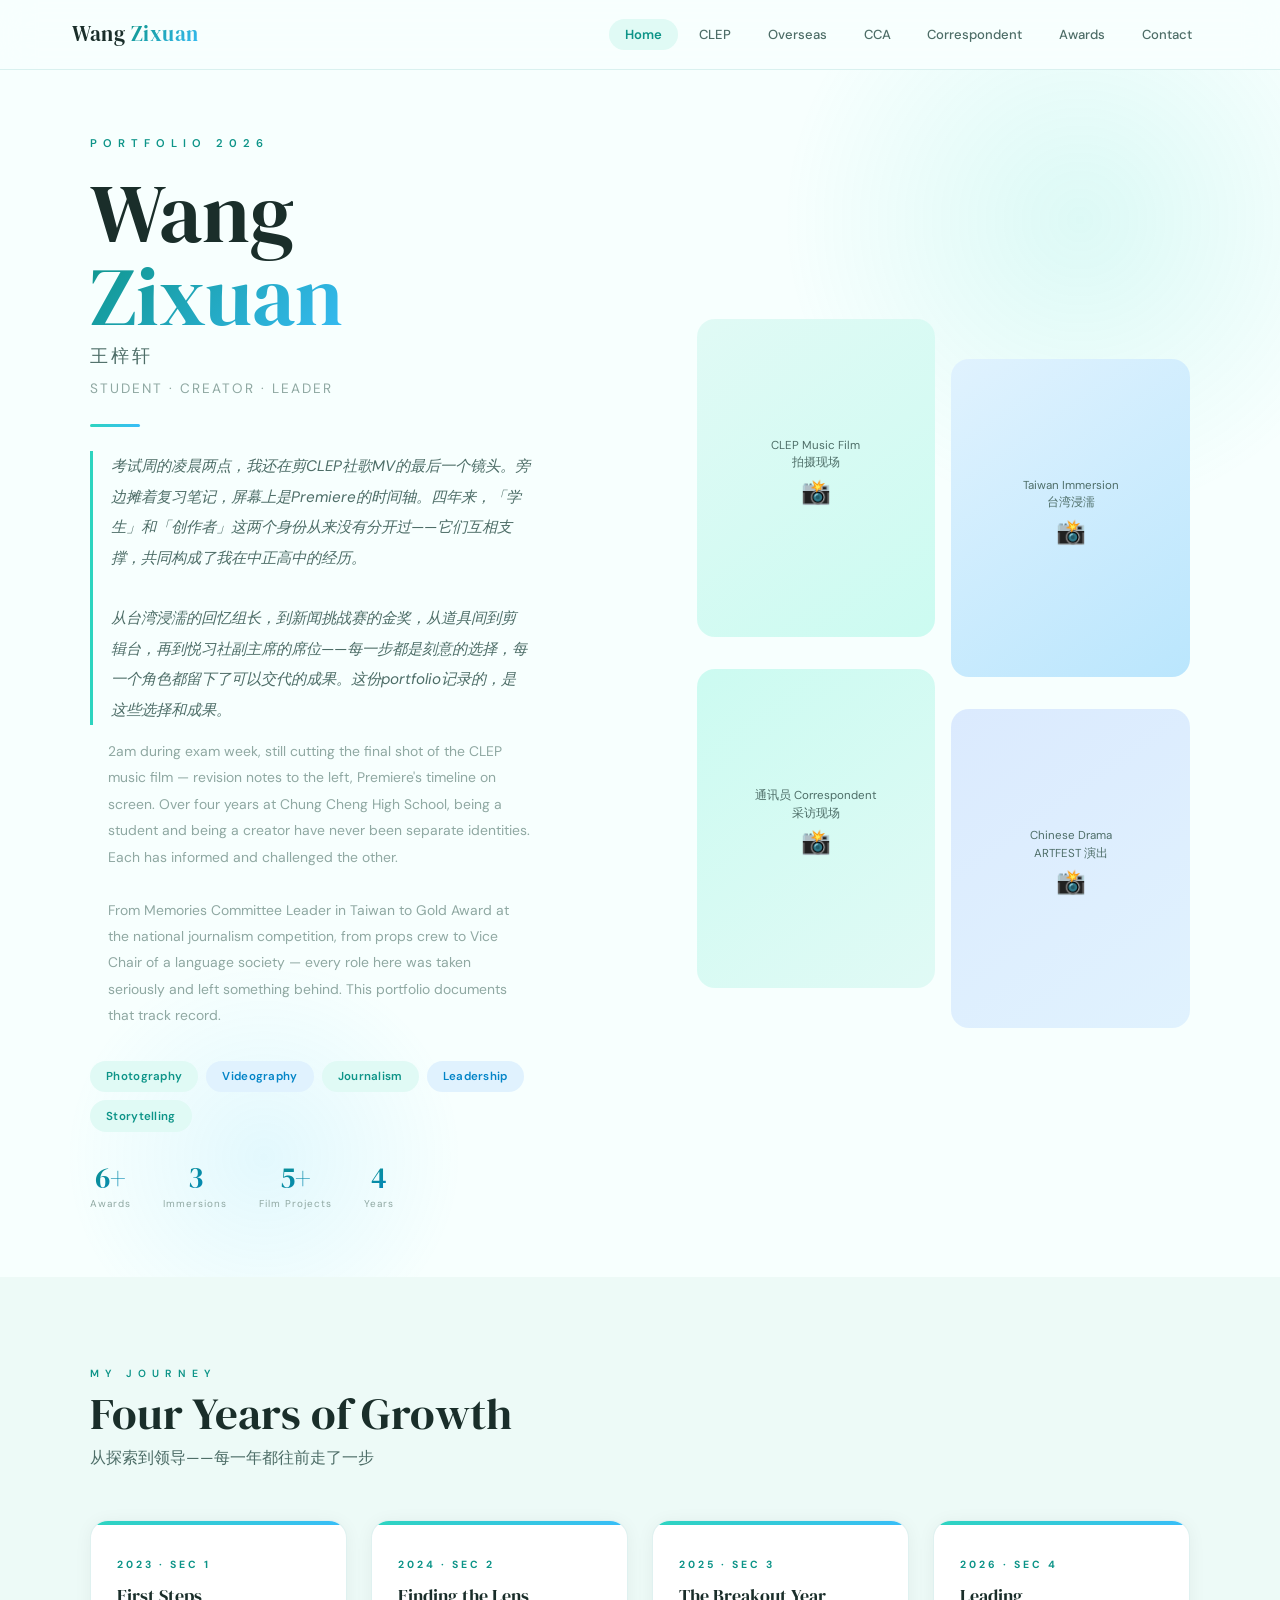
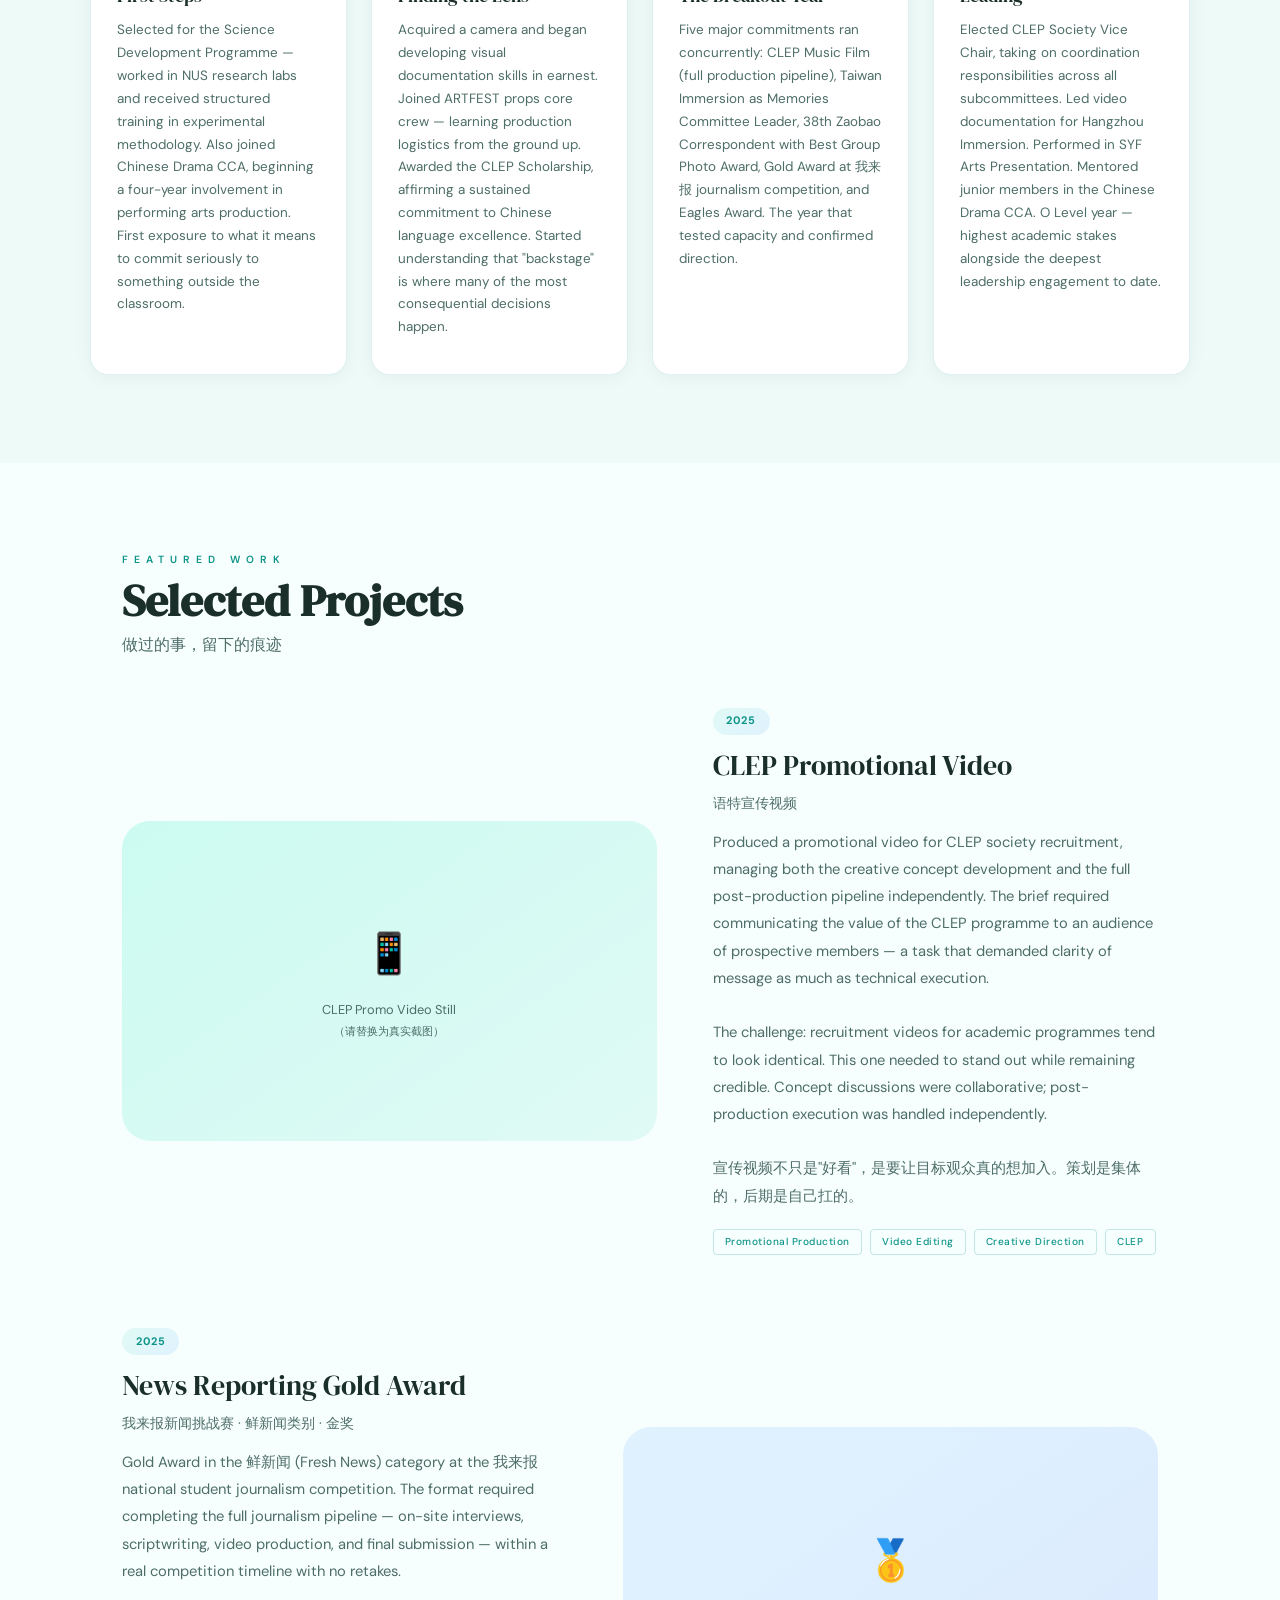
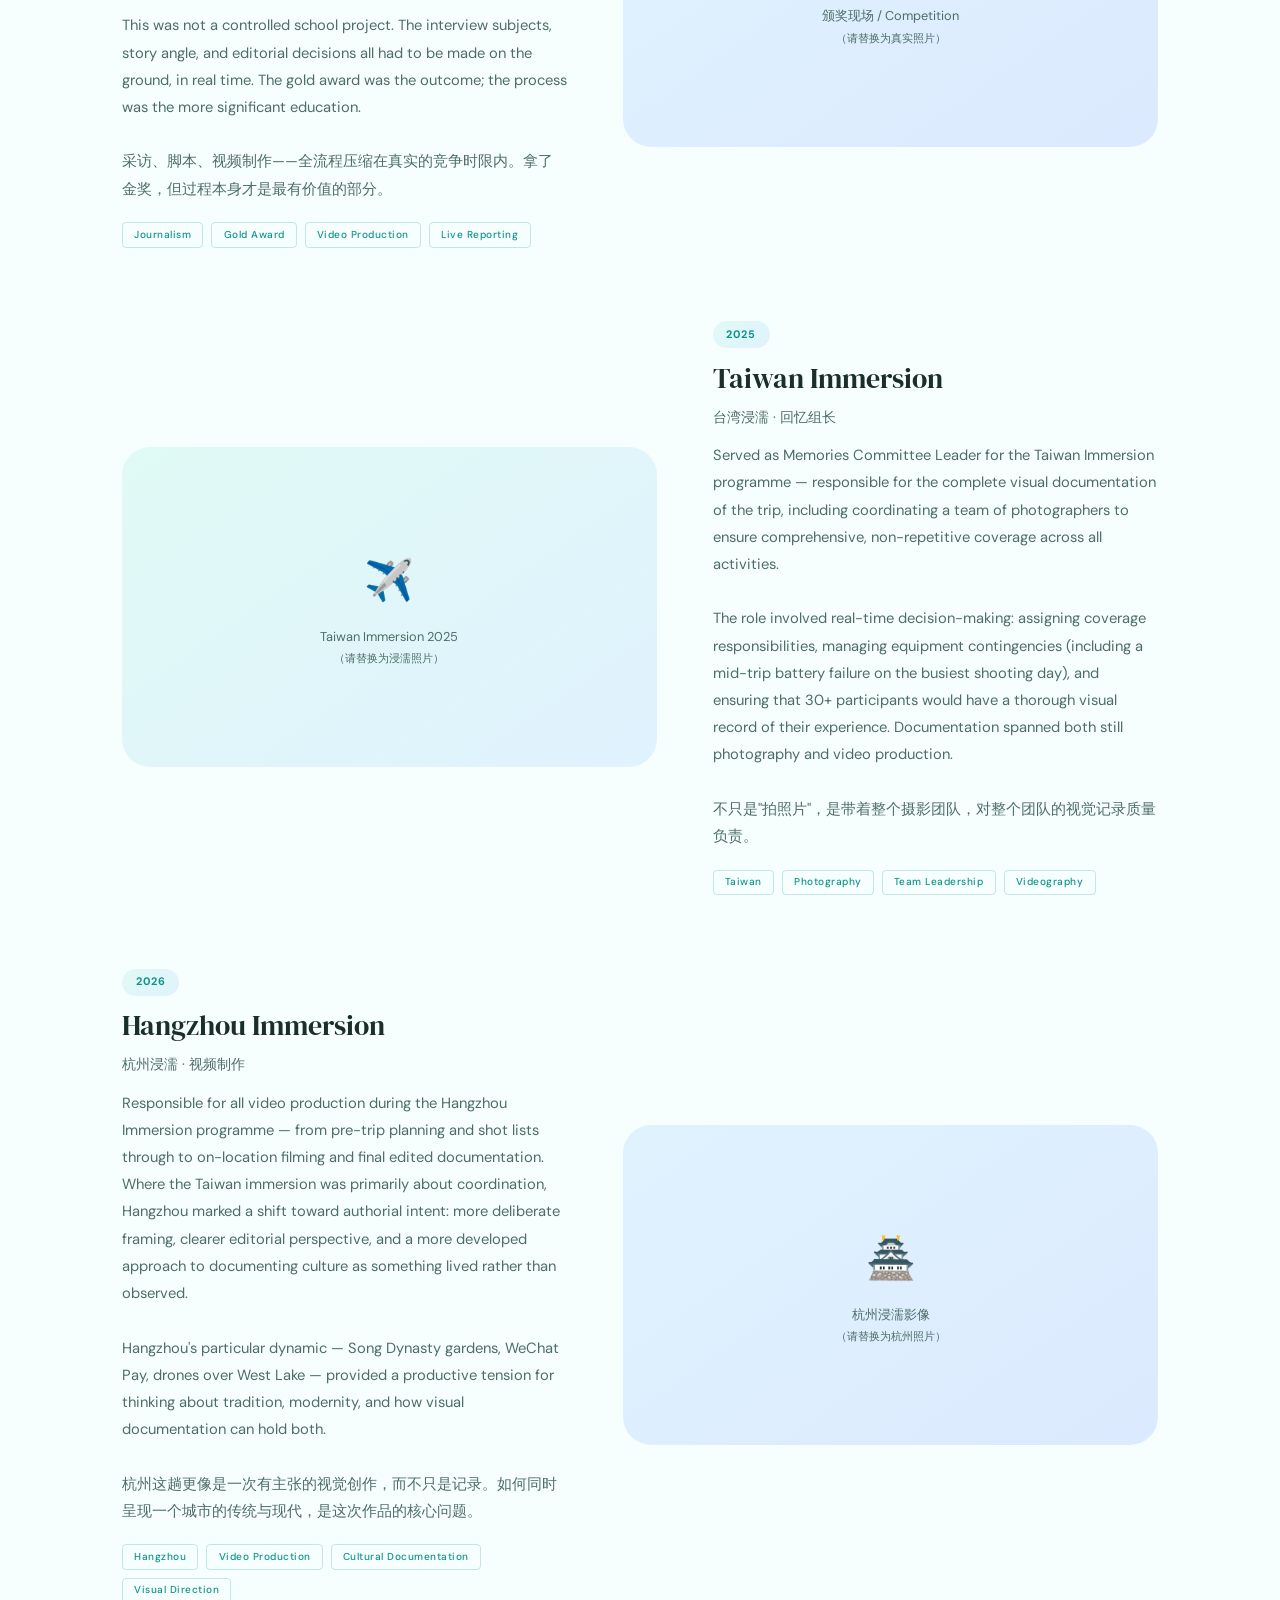
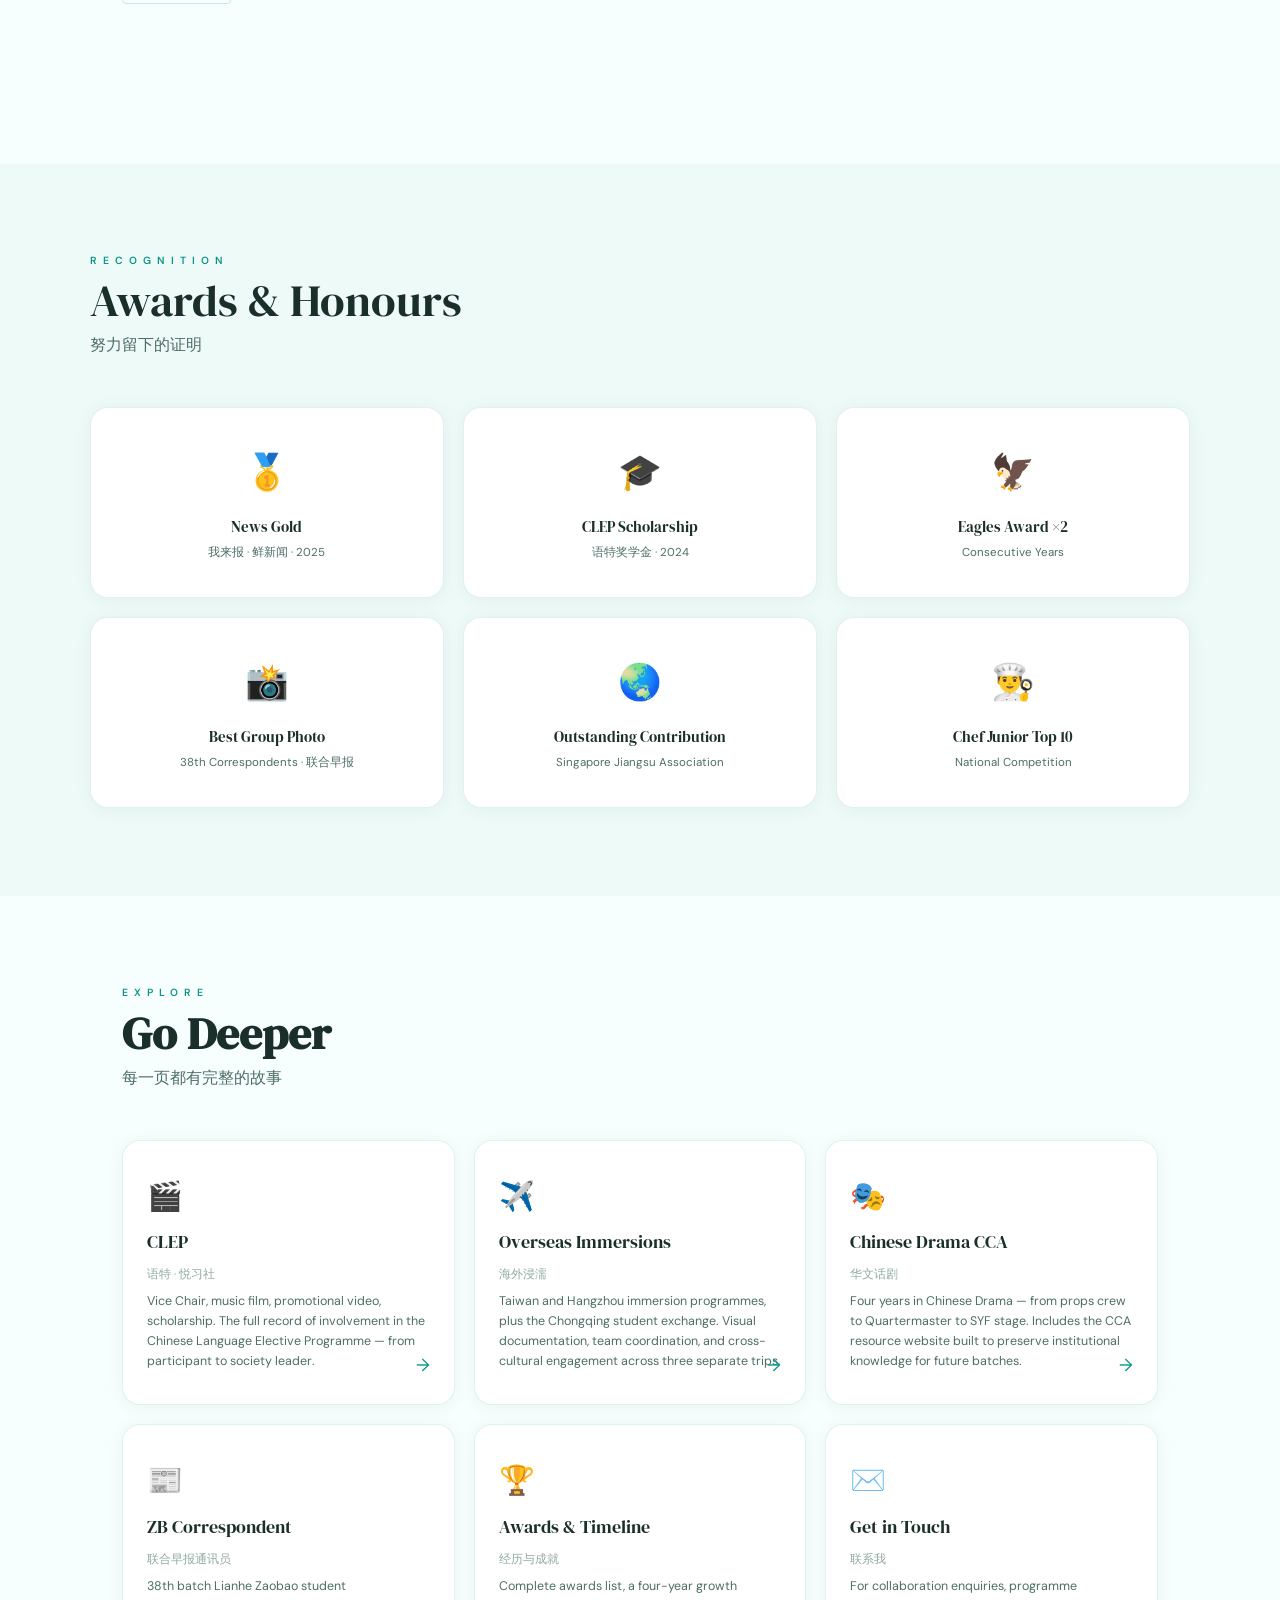
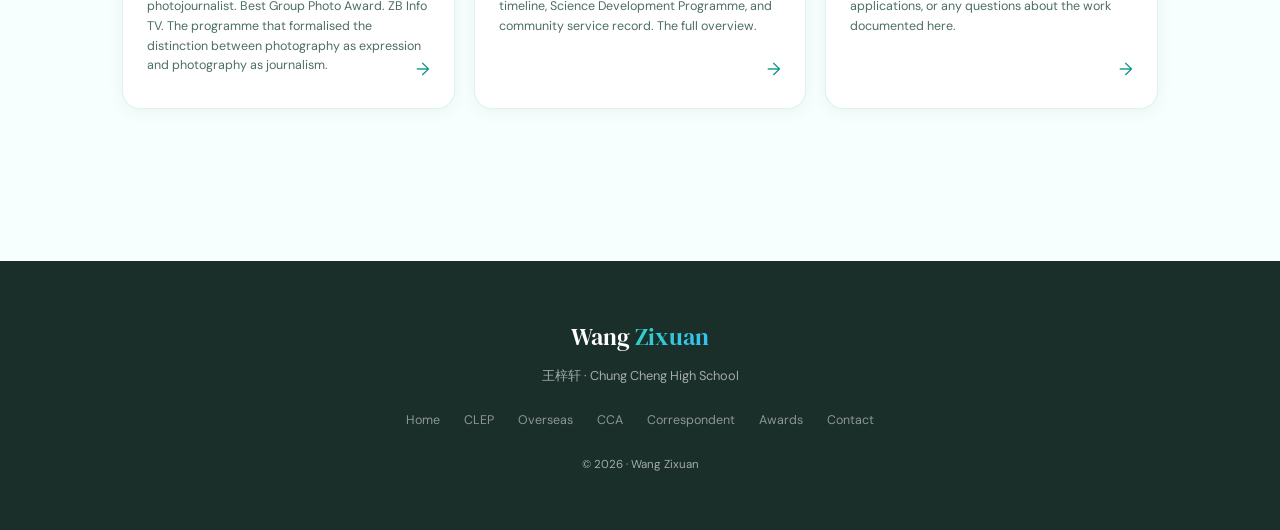
==== commit bbccf2a6: "v2: expand content, fix nav CLEP label, formal tone, remove Three Countries" ====
--- a/index.html
+++ b/index.html
@@ -31,7 +31,7 @@
 <!-- Mobile Menu -->
 <div class="nav-mobile" role="navigation" aria-label="Mobile navigation">
   <a href="index.html" class="nav-link">Home 首页</a>
-  <a href="clep.html" class="nav-link">CLEP 语特</a>
+  <a href="clep.html" class="nav-link">CLEP</a>
   <a href="overseas.html" class="nav-link">Overseas 海外浸濡</a>
   <a href="cca.html" class="nav-link">CCA 课外活动</a>
   <a href="correspondent.html" class="nav-link">Correspondent 通讯员</a>
@@ -54,15 +54,15 @@
 
         <!-- Personal Statement 中文 -->
         <p class="hero-stmt-zh">
-          考试周的凌晨两点，我还在剪CLEP社歌MV的最后一个镜头。旁边摊着复习笔记，屏幕上是Premiere的时间轴。那一刻我意识到，「学生」和「创作者」不是两个身份——它们是同一回事。
-          <br><br>
-          四年来，我用镜头记录、用视频叙事、用文字思考。从台湾浸濡的回忆组长到新闻挑战赛的金奖，从道具间到剪辑台，我一直在做同一件事：把看到的世界，翻译给别人。
+          考试周的凌晨两点，我还在剪CLEP社歌MV的最后一个镜头。旁边摊着复习笔记，屏幕上是Premiere的时间轴。四年来，「学生」和「创作者」这两个身份从来没有分开过——它们互相支撑，共同构成了我在中正高中的经历。
+          <br><br>
+          从台湾浸濡的回忆组长，到新闻挑战赛的金奖，从道具间到剪辑台，再到悦习社副主席的席位——每一步都是刻意的选择，每一个角色都留下了可以交代的成果。这份portfolio记录的，是这些选择和成果。
         </p>
         <!-- Personal Statement EN -->
         <p class="hero-stmt-en">
-          2am during exam week, I was still cutting the final shot of the CLEP music film — revision notes spread beside me, Premiere's timeline glowing on screen. That's when I understood: being a student and being a creator aren't two different things. They never were.
-          <br><br>
-          Four years. One lens. One through-line: translating the world I see into something others can feel.
+          2am during exam week, still cutting the final shot of the CLEP music film — revision notes to the left, Premiere's timeline on screen. Over four years at Chung Cheng High School, being a student and being a creator have never been separate identities. Each has informed and challenged the other.
+          <br><br>
+          From Memories Committee Leader in Taiwan to Gold Award at the national journalism competition, from props crew to Vice Chair of a language society — every role here was taken seriously and left something behind. This portfolio documents that track record.
         </p>
 
         <div class="hero-tags">
@@ -80,7 +80,7 @@
           </div>
           <div class="stat-item">
             <div class="stat-num">3</div>
-            <div class="stat-label">Countries</div>
+            <div class="stat-label">Immersions</div>
           </div>
           <div class="stat-item">
             <div class="stat-num">5+</div>
@@ -124,22 +124,22 @@
         <div class="j-card fade-up">
           <div class="j-year">2023 · Sec 1</div>
           <div class="j-title">First Steps</div>
-          <div class="j-desc">Science Development Programme. NUS labs. First taste of structured inquiry. Curiosity with a protocol attached.</div>
+          <div class="j-desc">Selected for the Science Development Programme — worked in NUS research labs and received structured training in experimental methodology. Also joined Chinese Drama CCA, beginning a four-year involvement in performing arts production. First exposure to what it means to commit seriously to something outside the classroom.</div>
         </div>
         <div class="j-card fade-up">
           <div class="j-year">2024 · Sec 2</div>
           <div class="j-title">Finding the Lens</div>
-          <div class="j-desc">First camera. ARTFEST props crew. Started seeing the world through a frame — and realising that "backstage" is where the real work happens.</div>
+          <div class="j-desc">Acquired a camera and began developing visual documentation skills in earnest. Joined ARTFEST props core crew — learning production logistics from the ground up. Awarded the CLEP Scholarship, affirming a sustained commitment to Chinese language excellence. Started understanding that "backstage" is where many of the most consequential decisions happen.</div>
         </div>
         <div class="j-card fade-up">
           <div class="j-year">2025 · Sec 3</div>
           <div class="j-title">The Breakout Year</div>
-          <div class="j-desc">Music Film. Gold Award (我来报). Taiwan Immersion. CLEP Scholarship. 38th Correspondents. Three lines exploded at the same time.</div>
+          <div class="j-desc">Five major commitments ran concurrently: CLEP Music Film (full production pipeline), Taiwan Immersion as Memories Committee Leader, 38th Zaobao Correspondent with Best Group Photo Award, Gold Award at 我来报 journalism competition, and Eagles Award. The year that tested capacity and confirmed direction.</div>
         </div>
         <div class="j-card fade-up">
           <div class="j-year">2026 · Sec 4</div>
           <div class="j-title">Leading</div>
-          <div class="j-desc">CLEP Vice Chair. Hangzhou Immersion documentation. SYF. From participant to the person making things work for everyone else.</div>
+          <div class="j-desc">Elected CLEP Society Vice Chair, taking on coordination responsibilities across all subcommittees. Led video documentation for Hangzhou Immersion. Performed in SYF Arts Presentation. Mentored junior members in the Chinese Drama CCA. O Level year — highest academic stakes alongside the deepest leadership engagement to date.</div>
         </div>
       </div>
     </div>
@@ -152,25 +152,27 @@
     <h2 class="s-title fade-up" id="work-heading">Selected Projects</h2>
     <p class="s-subtitle fade-up">做过的事，留下的痕迹</p>
 
-    <!-- CLEP MV -->
+    <!-- CLEP Promo Video -->
     <div class="mag-grid">
       <div class="mag-image mi-teal fade-left">
-        <div class="mag-image-icon">🎬</div>
-        <div>CLEP Music Film Still<br><small>（请替换为真实剧照）</small></div>
+        <div class="mag-image-icon">📱</div>
+        <div>CLEP Promo Video Still<br><small>（请替换为真实截图）</small></div>
       </div>
       <div class="mag-content fade-right">
         <div class="mag-year">2025</div>
-        <div class="mag-title">CLEP Music Film</div>
-        <div class="mag-title-cn">语特社歌MV</div>
+        <div class="mag-title">CLEP Promotional Video</div>
+        <div class="mag-title-cn">语特宣传视频</div>
         <p class="mag-desc">
-          Concept to final cut — written, shot, and edited entirely during exam week. The challenge wasn't just technical. It was translating abstract lyrics into visual sequences when your brain is simultaneously holding Chinese composition essays.
-          <br><br>
-          考试周里，把抽象歌词变成具体画面。技术问题反而是最小的挑战。
+          Produced a promotional video for CLEP society recruitment, managing both the creative concept development and the full post-production pipeline independently. The brief required communicating the value of the CLEP programme to an audience of prospective members — a task that demanded clarity of message as much as technical execution.
+          <br><br>
+          The challenge: recruitment videos for academic programmes tend to look identical. This one needed to stand out while remaining credible. Concept discussions were collaborative; post-production execution was handled independently.
+          <br><br>
+          宣传视频不只是"好看"，是要让目标观众真的想加入。策划是集体的，后期是自己扛的。
         </p>
         <div class="mag-tags">
-          <span class="mag-tag">Film Direction</span>
-          <span class="mag-tag">Cinematography</span>
-          <span class="mag-tag">Editing</span>
+          <span class="mag-tag">Promotional Production</span>
+          <span class="mag-tag">Video Editing</span>
+          <span class="mag-tag">Creative Direction</span>
           <span class="mag-tag">CLEP</span>
         </div>
       </div>
@@ -180,12 +182,14 @@
     <div class="mag-grid reverse">
       <div class="mag-content fade-left">
         <div class="mag-year">2025</div>
-        <div class="mag-title">News Reporting Gold</div>
-        <div class="mag-title-cn">我来报新闻挑战赛 · 金奖</div>
+        <div class="mag-title">News Reporting Gold Award</div>
+        <div class="mag-title-cn">我来报新闻挑战赛 · 鲜新闻类别 · 金奖</div>
         <p class="mag-desc">
-          鲜新闻类别. From on-site interview to final cut, all in real-time competition pressure. This wasn't a school project — it was a professional journalism challenge, and we walked away with gold.
-          <br><br>
-          采访、脚本、视频制作——全流程，全压力，全金奖。
+          Gold Award in the 鲜新闻 (Fresh News) category at the 我来报 national student journalism competition. The format required completing the full journalism pipeline — on-site interviews, scriptwriting, video production, and final submission — within a real competition timeline with no retakes.
+          <br><br>
+          This was not a controlled school project. The interview subjects, story angle, and editorial decisions all had to be made on the ground, in real time. The gold award was the outcome; the process was the more significant education.
+          <br><br>
+          采访、脚本、视频制作——全流程压缩在真实的竞争时限内。拿了金奖，但过程本身才是最有价值的部分。
         </p>
         <div class="mag-tags">
           <span class="mag-tag">Journalism</span>
@@ -200,10 +204,10 @@
       </div>
     </div>
 
-    <!-- Taiwan -->
+    <!-- Taiwan Immersion -->
     <div class="mag-grid">
       <div class="mag-image mi-mix fade-left">
-        <div class="mag-image-icon">🇹🇼</div>
+        <div class="mag-image-icon">✈️</div>
         <div>Taiwan Immersion 2025<br><small>（请替换为浸濡照片）</small></div>
       </div>
       <div class="mag-content fade-right">
@@ -211,9 +215,11 @@
         <div class="mag-title">Taiwan Immersion</div>
         <div class="mag-title-cn">台湾浸濡 · 回忆组长</div>
         <p class="mag-desc">
-          Memories Committee Leader. Every moment the group experienced, I was behind a lens capturing it — plus managing a team doing the same. Battery failures, lighting challenges, wrong angles. The documentation never stopped.
-          <br><br>
-          带着整个摄影团队，用镜头替三十多人留住那趟旅程。
+          Served as Memories Committee Leader for the Taiwan Immersion programme — responsible for the complete visual documentation of the trip, including coordinating a team of photographers to ensure comprehensive, non-repetitive coverage across all activities.
+          <br><br>
+          The role involved real-time decision-making: assigning coverage responsibilities, managing equipment contingencies (including a mid-trip battery failure on the busiest shooting day), and ensuring that 30+ participants would have a thorough visual record of their experience. Documentation spanned both still photography and video production.
+          <br><br>
+          不只是"拍照片"，是带着整个摄影团队，对整个团队的视觉记录质量负责。
         </p>
         <div class="mag-tags">
           <span class="mag-tag">Taiwan</span>
@@ -221,6 +227,32 @@
           <span class="mag-tag">Team Leadership</span>
           <span class="mag-tag">Videography</span>
         </div>
+      </div>
+    </div>
+
+    <!-- Hangzhou Immersion -->
+    <div class="mag-grid reverse">
+      <div class="mag-content fade-left">
+        <div class="mag-year">2026</div>
+        <div class="mag-title">Hangzhou Immersion</div>
+        <div class="mag-title-cn">杭州浸濡 · 视频制作</div>
+        <p class="mag-desc">
+          Responsible for all video production during the Hangzhou Immersion programme — from pre-trip planning and shot lists through to on-location filming and final edited documentation. Where the Taiwan immersion was primarily about coordination, Hangzhou marked a shift toward authorial intent: more deliberate framing, clearer editorial perspective, and a more developed approach to documenting culture as something lived rather than observed.
+          <br><br>
+          Hangzhou's particular dynamic — Song Dynasty gardens, WeChat Pay, drones over West Lake — provided a productive tension for thinking about tradition, modernity, and how visual documentation can hold both.
+          <br><br>
+          杭州这趟更像是一次有主张的视觉创作，而不只是记录。如何同时呈现一个城市的传统与现代，是这次作品的核心问题。
+        </p>
+        <div class="mag-tags">
+          <span class="mag-tag">Hangzhou</span>
+          <span class="mag-tag">Video Production</span>
+          <span class="mag-tag">Cultural Documentation</span>
+          <span class="mag-tag">Visual Direction</span>
+        </div>
+      </div>
+      <div class="mag-image mi-blue fade-right">
+        <div class="mag-image-icon">🏯</div>
+        <div>杭州浸濡影像<br><small>（请替换为杭州照片）</small></div>
       </div>
     </div>
   </section>
@@ -278,39 +310,39 @@
     <div class="quick-nav-grid">
       <a href="clep.html" class="qn-card fade-up">
         <div class="qn-icon">🎬</div>
-        <div class="qn-title">CLEP &amp; Language</div>
+        <div class="qn-title">CLEP</div>
         <div class="qn-title-cn">语特 · 悦习社</div>
-        <p class="qn-desc">Music film, society leadership, scholarship. The story of being all-in on Chinese language and creative production.</p>
+        <p class="qn-desc">Vice Chair, music film, promotional video, scholarship. The full record of involvement in the Chinese Language Elective Programme — from participant to society leader.</p>
       </a>
       <a href="overseas.html" class="qn-card fade-up">
         <div class="qn-icon">✈️</div>
         <div class="qn-title">Overseas Immersions</div>
         <div class="qn-title-cn">海外浸濡</div>
-        <p class="qn-desc">Taiwan, Hangzhou. Documenting culture across borders — and learning that the best shots are the ones you almost miss.</p>
+        <p class="qn-desc">Taiwan and Hangzhou immersion programmes, plus the Chongqing student exchange. Visual documentation, team coordination, and cross-cultural engagement across three separate trips.</p>
       </a>
       <a href="cca.html" class="qn-card fade-up">
         <div class="qn-icon">🎭</div>
         <div class="qn-title">Chinese Drama CCA</div>
         <div class="qn-title-cn">华文话剧</div>
-        <p class="qn-desc">From props crew to Quartermaster, from backstage to building the club's resource website. SYF, ARTFEST, and the unglamorous work that makes shows happen.</p>
+        <p class="qn-desc">Four years in Chinese Drama — from props crew to Quartermaster to SYF stage. Includes the CCA resource website built to preserve institutional knowledge for future batches.</p>
       </a>
       <a href="correspondent.html" class="qn-card fade-up">
         <div class="qn-icon">📰</div>
         <div class="qn-title">ZB Correspondent</div>
         <div class="qn-title-cn">联合早报通讯员</div>
-        <p class="qn-desc">38th batch. Best Group Photo Award. ZB Info TV. Learning what it means for a photo to be news, not just pretty.</p>
+        <p class="qn-desc">38th batch Lianhe Zaobao student photojournalist. Best Group Photo Award. ZB Info TV. The programme that formalised the distinction between photography as expression and photography as journalism.</p>
       </a>
       <a href="experiences.html" class="qn-card fade-up">
         <div class="qn-icon">🏆</div>
         <div class="qn-title">Awards &amp; Timeline</div>
         <div class="qn-title-cn">经历与成就</div>
-        <p class="qn-desc">The full list of awards, a 4-year growth timeline, and a Science Development Programme. The receipts.</p>
+        <p class="qn-desc">Complete awards list, a four-year growth timeline, Science Development Programme, and community service record. The full overview.</p>
       </a>
       <a href="contact.html" class="qn-card fade-up">
         <div class="qn-icon">✉️</div>
         <div class="qn-title">Get in Touch</div>
         <div class="qn-title-cn">联系我</div>
-        <p class="qn-desc">Collaboration, opportunities, or just want to talk about cameras. Drop a message.</p>
+        <p class="qn-desc">For collaboration enquiries, programme applications, or any questions about the work documented here.</p>
       </a>
     </div>
   </section>
@@ -330,7 +362,7 @@
     <a href="experiences.html" class="footer-link">Awards</a>
     <a href="contact.html" class="footer-link">Contact</a>
   </div>
-  <p class="footer-copy">© 2026 · Built with care 🍵</p>
+  <p class="footer-copy">© 2026 · Wang Zixuan</p>
 </footer>
 
 <script src="js/main.js"></script>
--- a/css/style.css
+++ b/css/style.css
@@ -15,19 +15,21 @@
   --blue-light: #e0f2fe;
   --blue-mid: #0284c7;
   --cyan-dark: #155e75;
-  --bg: #f8fffe;
-  --bg-alt: #f0fdfa;
+  --accent: #f59e0b;
+  --accent-light: #fef3c7;
+  --bg: #f7fffe;
+  --bg-alt: #edfaf7;
   --text: #1a2e2a;
-  --text-light: #5f7a74;
-  --text-muted: #94a3b8;
+  --text-light: #4d6d67;
+  --text-muted: #8fa8a2;
   --card-bg: #ffffff;
-  --border: rgba(13, 148, 136, 0.12);
-  --shadow-sm: 0 2px 15px rgba(0, 0, 0, 0.04);
-  --shadow-md: 0 8px 30px rgba(13, 148, 136, 0.08);
-  --shadow-lg: 0 20px 50px rgba(13, 148, 136, 0.12);
-  --radius-sm: 10px;
-  --radius-md: 16px;
-  --radius-lg: 24px;
+  --border: rgba(13, 148, 136, 0.13);
+  --shadow-sm: 0 2px 18px rgba(0, 0, 0, 0.05);
+  --shadow-md: 0 8px 32px rgba(13, 148, 136, 0.10);
+  --shadow-lg: 0 20px 56px rgba(13, 148, 136, 0.14);
+  --radius-sm: 12px;
+  --radius-md: 18px;
+  --radius-lg: 28px;
   --nav-height: 70px;
 }
 
@@ -39,7 +41,8 @@
   background: var(--bg);
   color: var(--text);
   overflow-x: hidden;
-  line-height: 1.6;
+  line-height: 1.65;
+  font-size: 16px;
 }
 img { max-width: 100%; display: block; }
 a { text-decoration: none; color: inherit; }
@@ -235,7 +238,7 @@
 }
 .hero-name {
   font-family: 'DM Serif Display', serif;
-  font-size: 5rem;
+  font-size: 5.2rem;
   line-height: 1.0;
   margin-bottom: 0.2rem;
 }
@@ -265,22 +268,22 @@
   margin-bottom: 1.5rem;
 }
 .hero-stmt-zh {
-  font-size: 0.9rem;
+  font-size: 0.95rem;
   line-height: 2.0;
   color: var(--text-light);
   max-width: 440px;
   margin-bottom: 0.8rem;
   font-style: italic;
-  border-left: 2px solid var(--teal);
-  padding-left: 1rem;
+  border-left: 3px solid var(--teal);
+  padding-left: 1.1rem;
 }
 .hero-stmt-en {
-  font-size: 0.82rem;
-  line-height: 1.85;
+  font-size: 0.87rem;
+  line-height: 1.9;
   color: var(--text-muted);
   max-width: 440px;
   margin-bottom: 2rem;
-  padding-left: 1rem;
+  padding-left: 1.1rem;
 }
 .hero-tags {
   display: flex;
@@ -382,14 +385,14 @@
 }
 .s-title {
   font-family: 'DM Serif Display', serif;
-  font-size: 2.6rem;
+  font-size: 2.8rem;
   line-height: 1.15;
   margin-bottom: 0.4rem;
   color: var(--text);
 }
 .s-subtitle {
   color: var(--text-light);
-  font-size: 0.92rem;
+  font-size: 0.97rem;
   margin-bottom: 3rem;
 }
 
@@ -452,8 +455,8 @@
 }
 .mag-desc {
   color: var(--text-light);
-  font-size: 0.87rem;
-  line-height: 1.8;
+  font-size: 0.92rem;
+  line-height: 1.85;
   margin-bottom: 1.2rem;
 }
 .mag-tags {
@@ -486,7 +489,7 @@
 .feature-card {
   background: var(--card-bg);
   border-radius: var(--radius-md);
-  padding: 2rem 1.5rem;
+  padding: 2.2rem 1.6rem;
   border: 1px solid var(--border);
   box-shadow: var(--shadow-sm);
   transition: transform 0.4s ease, box-shadow 0.4s ease;
@@ -497,10 +500,10 @@
   content: '';
   position: absolute;
   top: 0; left: 0; right: 0;
-  height: 3px;
+  height: 4px;
   background: linear-gradient(90deg, var(--teal), var(--blue));
 }
-.feature-card:hover { transform: translateY(-5px); box-shadow: var(--shadow-md); }
+.feature-card:hover { transform: translateY(-6px); box-shadow: var(--shadow-md); }
 .fc-icon { font-size: 2rem; margin-bottom: 1rem; }
 .fc-title {
   font-family: 'DM Serif Display', serif;
@@ -509,7 +512,7 @@
   color: var(--text);
 }
 .fc-title-cn { font-size: 0.75rem; color: var(--text-muted); margin-bottom: 0.7rem; }
-.fc-desc { font-size: 0.82rem; color: var(--text-light); line-height: 1.75; }
+.fc-desc { font-size: 0.87rem; color: var(--text-light); line-height: 1.8; }
 
 /* ─── Award Cards ─── */
 .awards-grid {
@@ -520,13 +523,13 @@
 .award-card {
   background: var(--card-bg);
   border-radius: var(--radius-md);
-  padding: 2rem 1.2rem;
+  padding: 2.2rem 1.4rem;
   text-align: center;
   border: 1px solid var(--border);
   box-shadow: var(--shadow-sm);
   transition: transform 0.4s ease, box-shadow 0.4s ease;
 }
-.award-card:hover { transform: translateY(-6px); box-shadow: var(--shadow-md); }
+.award-card:hover { transform: translateY(-7px); box-shadow: var(--shadow-md); }
 .award-emoji { font-size: 2.2rem; margin-bottom: 0.8rem; }
 .award-name {
   font-family: 'DM Serif Display', serif;
@@ -584,7 +587,7 @@
 .j-card {
   background: var(--card-bg);
   border-radius: var(--radius-md);
-  padding: 2rem 1.5rem;
+  padding: 2.2rem 1.6rem;
   border: 1px solid var(--border);
   box-shadow: var(--shadow-sm);
   position: relative;
@@ -595,10 +598,10 @@
   content: '';
   position: absolute;
   top: 0; left: 0; right: 0;
-  height: 3px;
+  height: 4px;
   background: linear-gradient(90deg, var(--teal), var(--blue));
 }
-.j-card:hover { transform: translateY(-4px); box-shadow: var(--shadow-md); }
+.j-card:hover { transform: translateY(-5px); box-shadow: var(--shadow-md); }
 .j-year {
   font-size: 0.65rem;
   letter-spacing: 3px;
@@ -612,7 +615,7 @@
   font-size: 1.15rem;
   margin-bottom: 0.5rem;
 }
-.j-desc { font-size: 0.78rem; color: var(--text-light); line-height: 1.65; }
+.j-desc { font-size: 0.84rem; color: var(--text-light); line-height: 1.7; }
 
 
 /* ─── Page Hero (sub-pages) ─── */
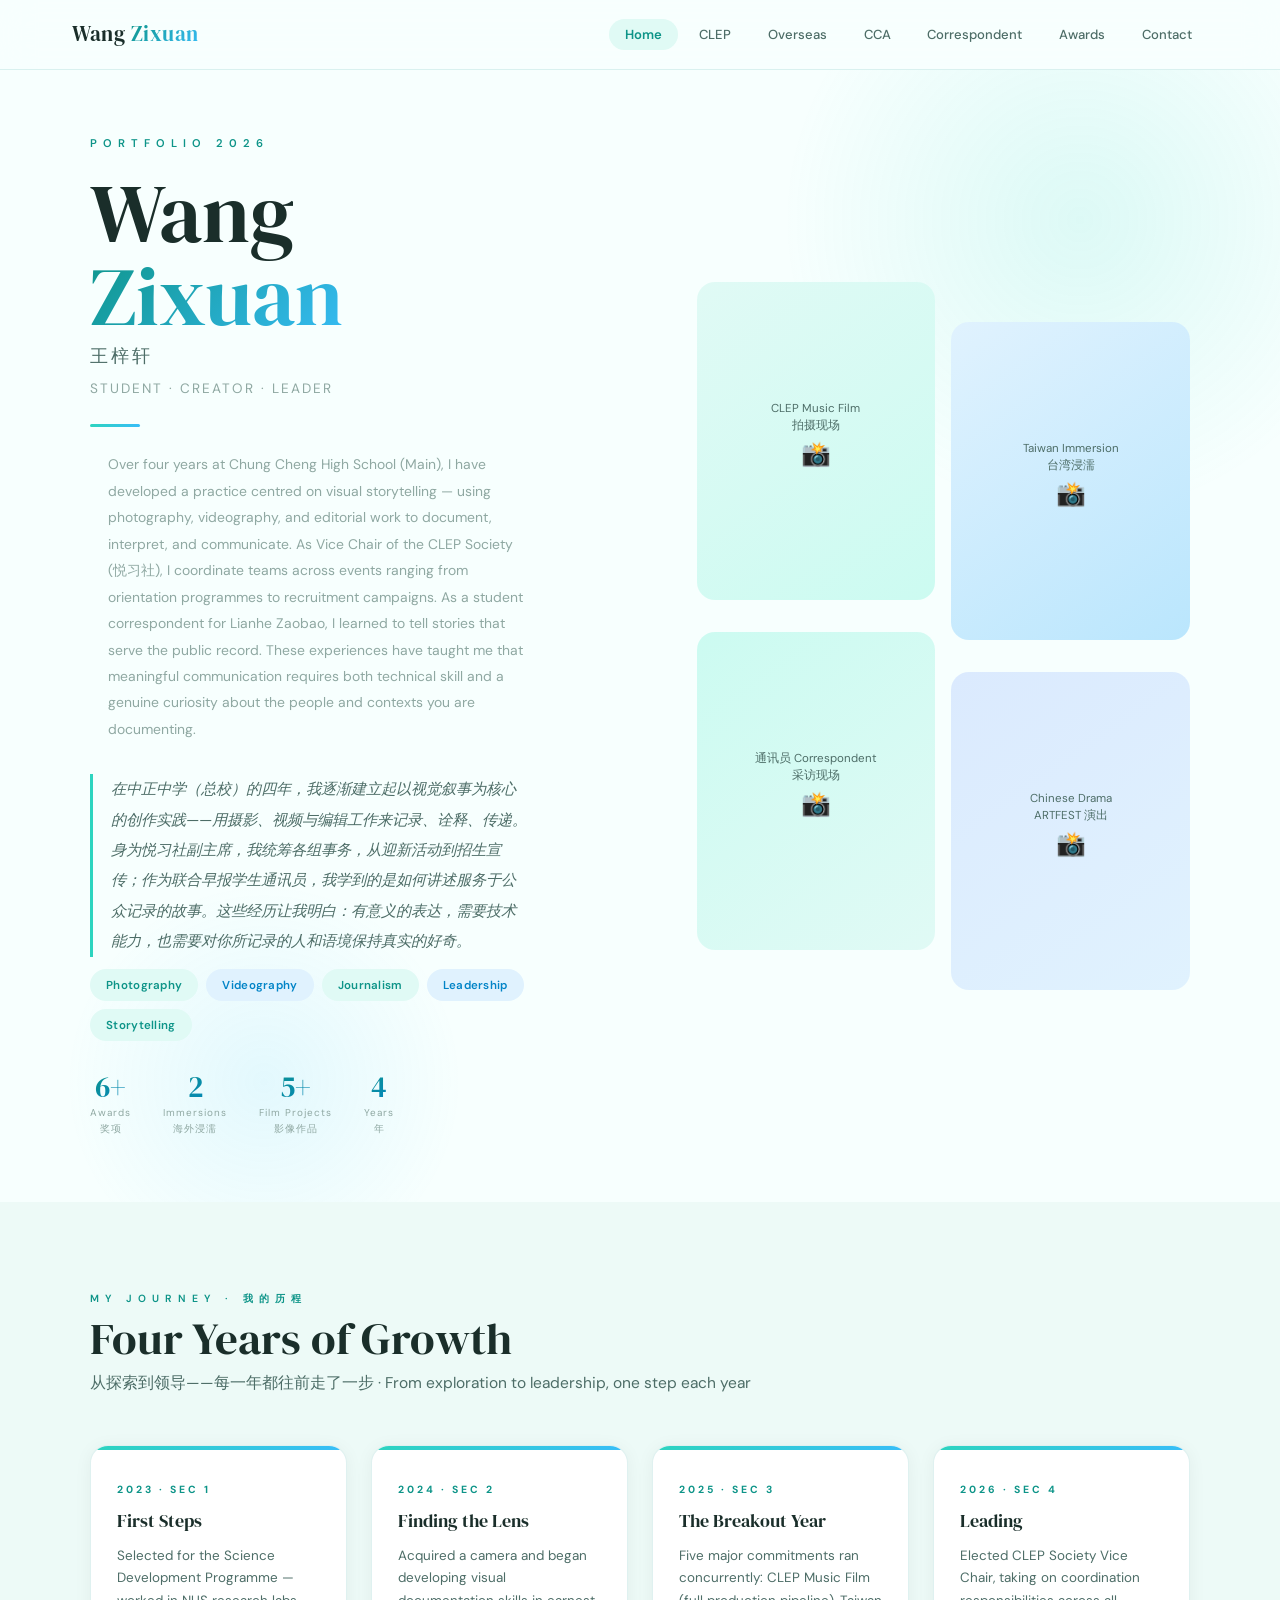
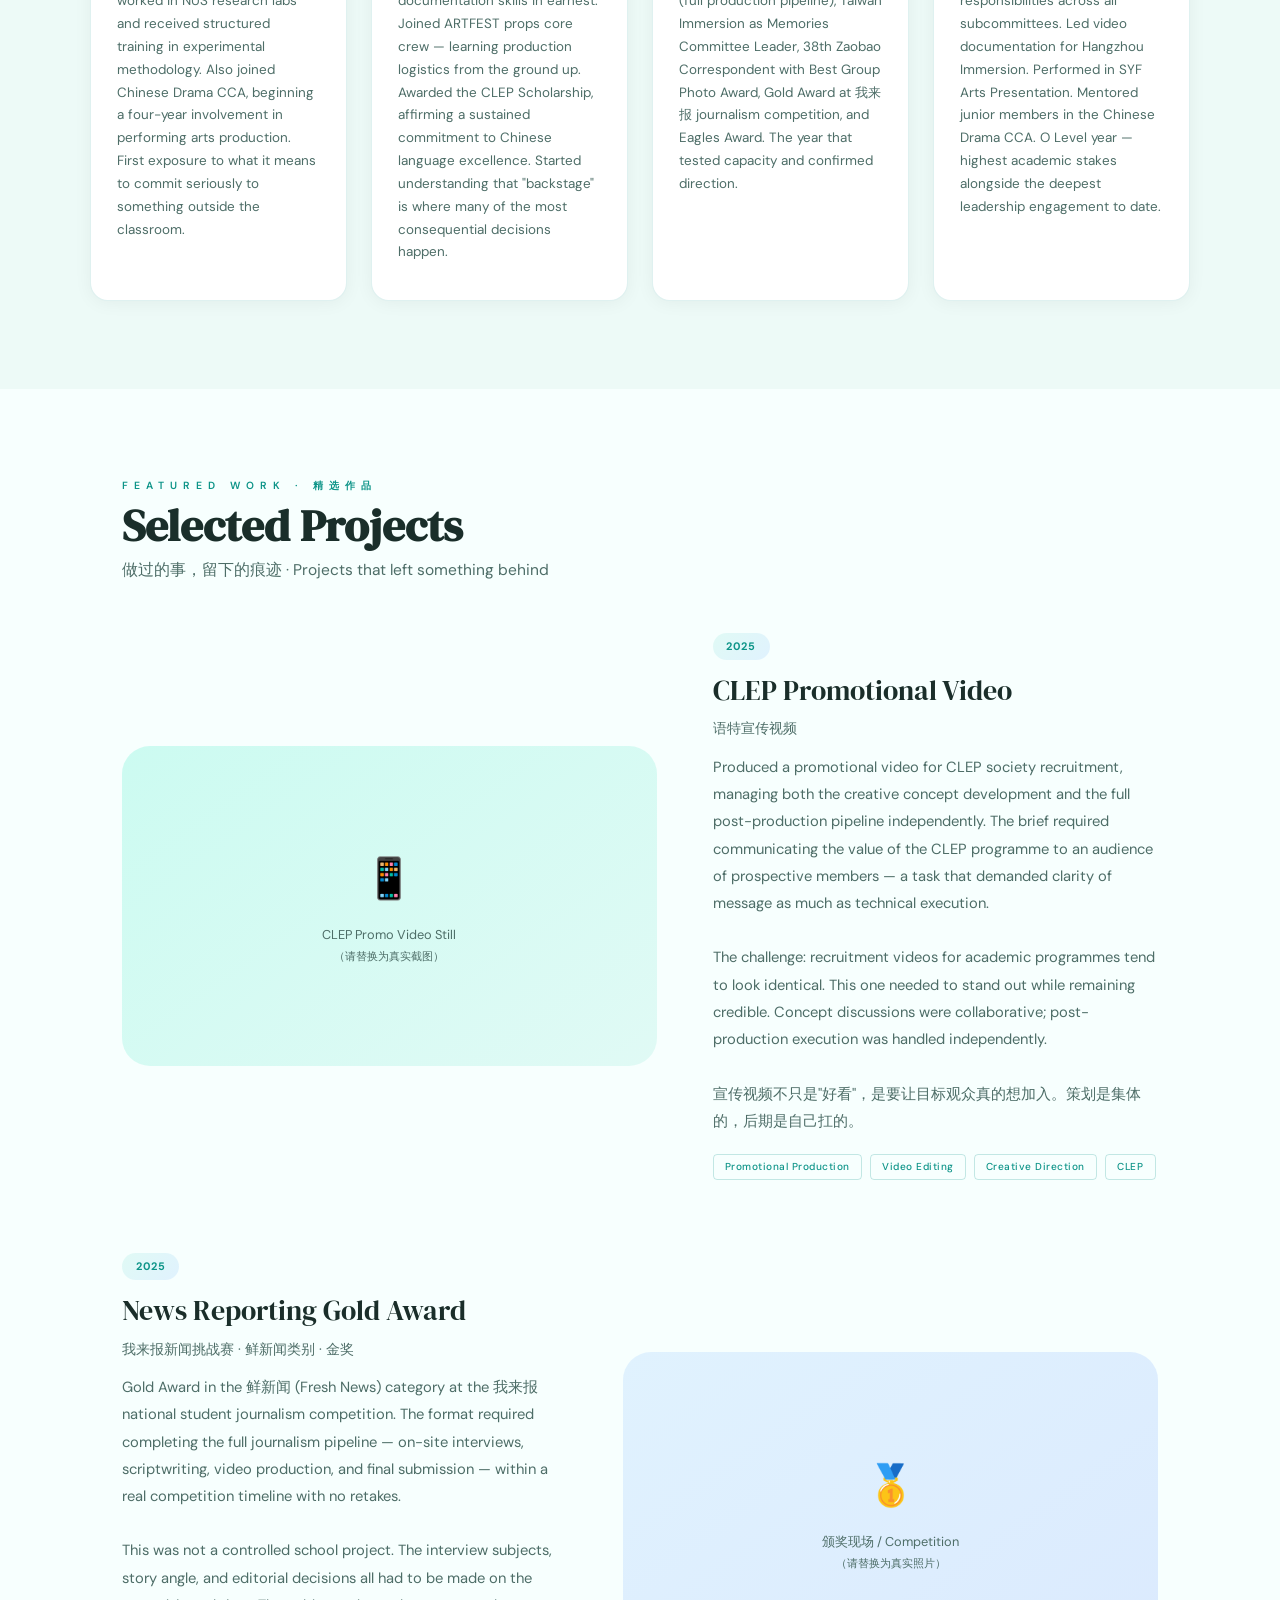
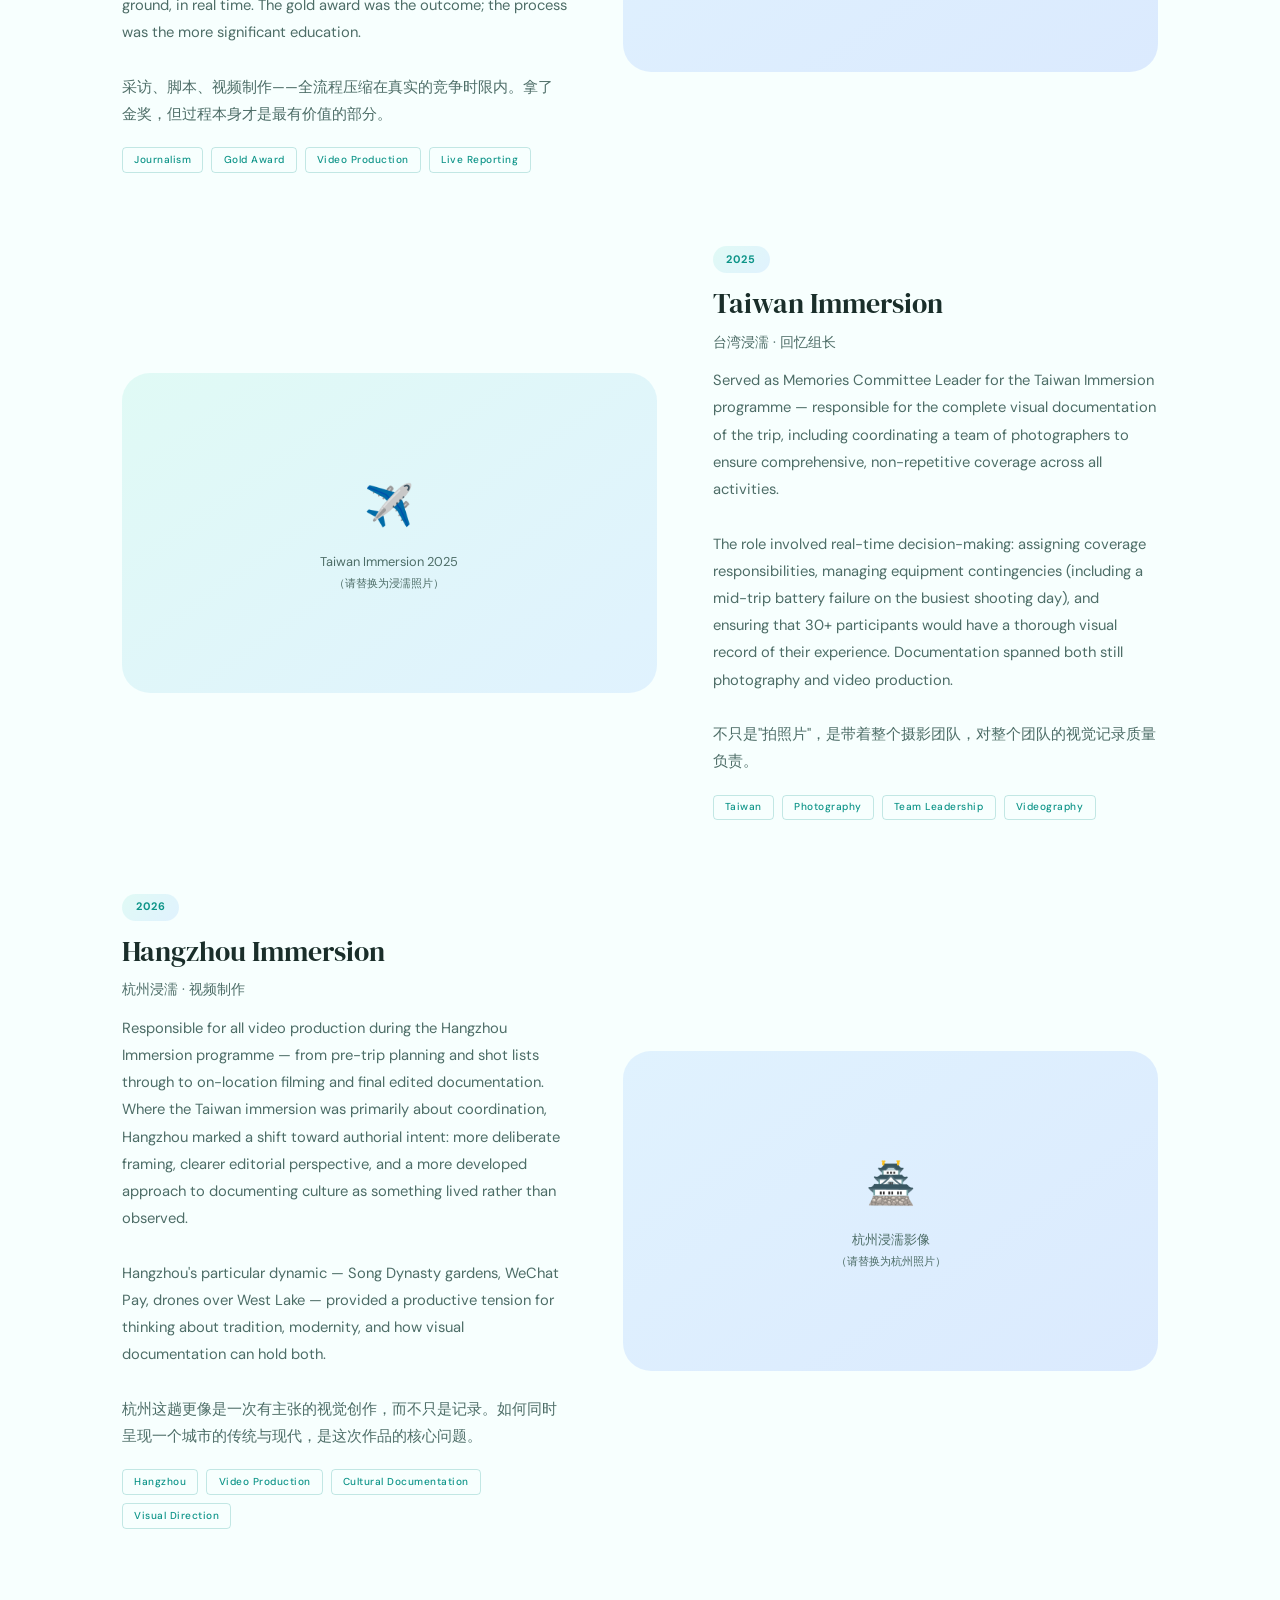
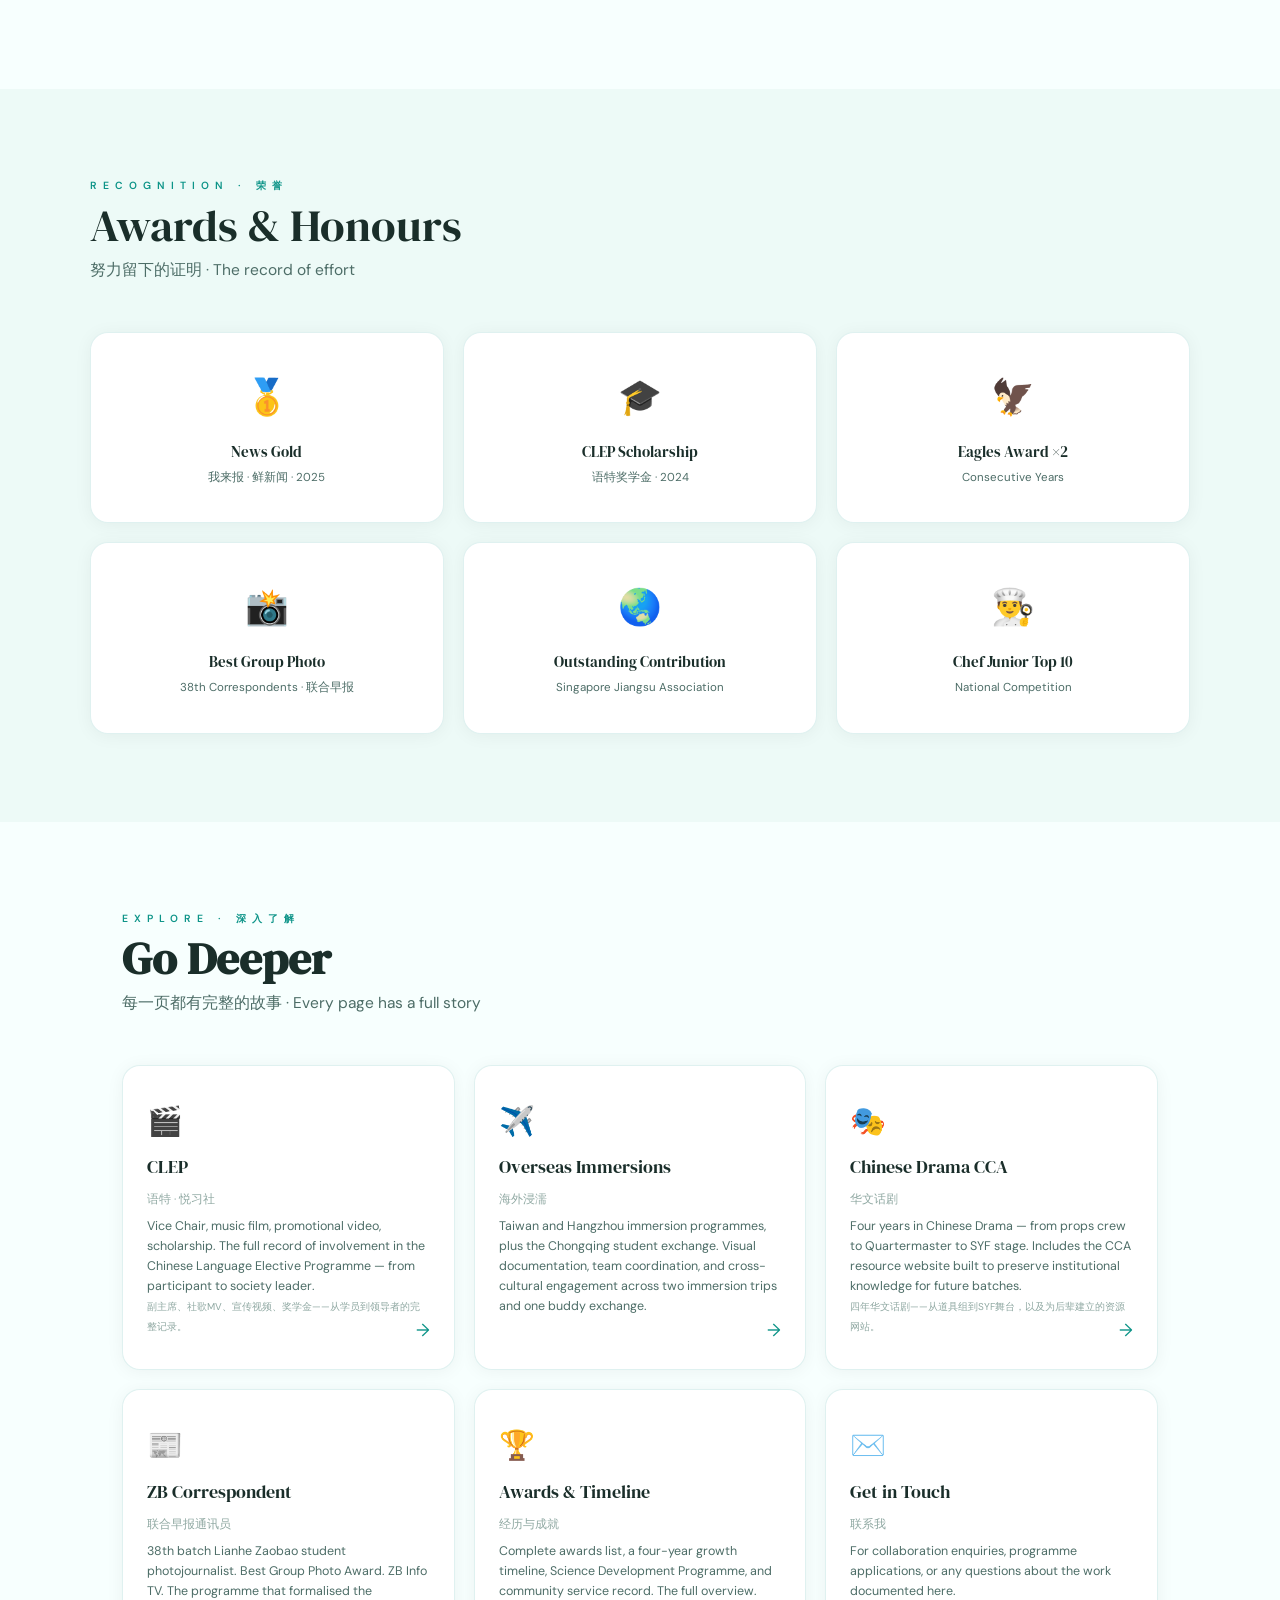
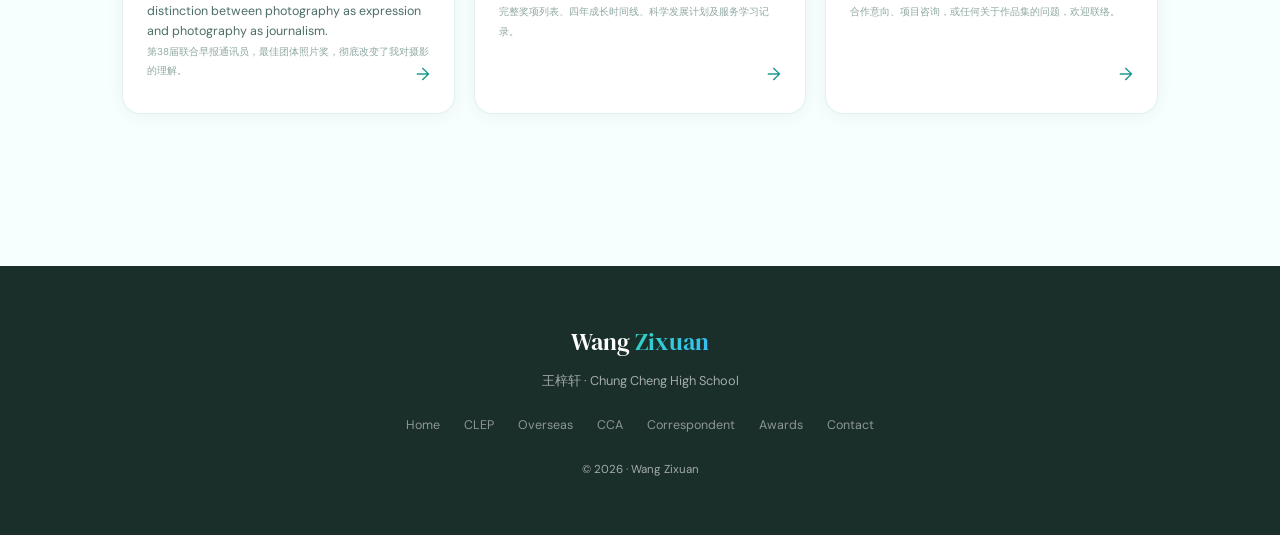
==== commit d65d558c: "v3: formal PS, bilingual, fix immersion count, add battery story" ====
--- a/index.html
+++ b/index.html
@@ -52,17 +52,13 @@
         <div class="hero-role">Student · Creator · Leader</div>
         <div class="hero-divider"></div>
 
+        <!-- Personal Statement EN -->
+        <p class="hero-stmt-en">
+          Over four years at Chung Cheng High School (Main), I have developed a practice centred on visual storytelling — using photography, videography, and editorial work to document, interpret, and communicate. As Vice Chair of the CLEP Society (悦习社), I coordinate teams across events ranging from orientation programmes to recruitment campaigns. As a student correspondent for Lianhe Zaobao, I learned to tell stories that serve the public record. These experiences have taught me that meaningful communication requires both technical skill and a genuine curiosity about the people and contexts you are documenting.
+        </p>
         <!-- Personal Statement 中文 -->
         <p class="hero-stmt-zh">
-          考试周的凌晨两点，我还在剪CLEP社歌MV的最后一个镜头。旁边摊着复习笔记，屏幕上是Premiere的时间轴。四年来，「学生」和「创作者」这两个身份从来没有分开过——它们互相支撑，共同构成了我在中正高中的经历。
-          <br><br>
-          从台湾浸濡的回忆组长，到新闻挑战赛的金奖，从道具间到剪辑台，再到悦习社副主席的席位——每一步都是刻意的选择，每一个角色都留下了可以交代的成果。这份portfolio记录的，是这些选择和成果。
-        </p>
-        <!-- Personal Statement EN -->
-        <p class="hero-stmt-en">
-          2am during exam week, still cutting the final shot of the CLEP music film — revision notes to the left, Premiere's timeline on screen. Over four years at Chung Cheng High School, being a student and being a creator have never been separate identities. Each has informed and challenged the other.
-          <br><br>
-          From Memories Committee Leader in Taiwan to Gold Award at the national journalism competition, from props crew to Vice Chair of a language society — every role here was taken seriously and left something behind. This portfolio documents that track record.
+          在中正中学（总校）的四年，我逐渐建立起以视觉叙事为核心的创作实践——用摄影、视频与编辑工作来记录、诠释、传递。身为悦习社副主席，我统筹各组事务，从迎新活动到招生宣传；作为联合早报学生通讯员，我学到的是如何讲述服务于公众记录的故事。这些经历让我明白：有意义的表达，需要技术能力，也需要对你所记录的人和语境保持真实的好奇。
         </p>
 
         <div class="hero-tags">
@@ -76,19 +72,19 @@
         <div class="hero-stats">
           <div class="stat-item">
             <div class="stat-num">6+</div>
-            <div class="stat-label">Awards</div>
+            <div class="stat-label">Awards<br><span class="stat-label-cn">奖项</span></div>
           </div>
           <div class="stat-item">
-            <div class="stat-num">3</div>
-            <div class="stat-label">Immersions</div>
+            <div class="stat-num">2</div>
+            <div class="stat-label">Immersions<br><span class="stat-label-cn">海外浸濡</span></div>
           </div>
           <div class="stat-item">
             <div class="stat-num">5+</div>
-            <div class="stat-label">Film Projects</div>
+            <div class="stat-label">Film Projects<br><span class="stat-label-cn">影像作品</span></div>
           </div>
           <div class="stat-item">
             <div class="stat-num">4</div>
-            <div class="stat-label">Years</div>
+            <div class="stat-label">Years<br><span class="stat-label-cn">年</span></div>
           </div>
         </div>
       </div>
@@ -116,9 +112,9 @@
   <!-- ── Four-Year Journey ── -->
   <div class="section-full">
     <div class="section-full-inner">
-      <div class="s-label fade-up">My Journey</div>
+      <div class="s-label fade-up">My Journey · 我的历程</div>
       <div class="s-title fade-up">Four Years of Growth</div>
-      <div class="s-subtitle fade-up">从探索到领导——每一年都往前走了一步</div>
+      <div class="s-subtitle fade-up">从探索到领导——每一年都往前走了一步 · From exploration to leadership, one step each year</div>
 
       <div class="journey-grid">
         <div class="j-card fade-up">
@@ -148,9 +144,9 @@
 
   <!-- ── Selected Work ── -->
   <section class="section" aria-labelledby="work-heading">
-    <div class="s-label fade-up">Featured Work</div>
+    <div class="s-label fade-up">Featured Work · 精选作品</div>
     <h2 class="s-title fade-up" id="work-heading">Selected Projects</h2>
-    <p class="s-subtitle fade-up">做过的事，留下的痕迹</p>
+    <p class="s-subtitle fade-up">做过的事，留下的痕迹 · Projects that left something behind</p>
 
     <!-- CLEP Promo Video -->
     <div class="mag-grid">
@@ -261,9 +257,9 @@
   <!-- ── Awards ── -->
   <div class="section-full">
     <div class="section-full-inner">
-      <div class="s-label fade-up">Recognition</div>
+      <div class="s-label fade-up">Recognition · 荣誉</div>
       <div class="s-title fade-up">Awards & Honours</div>
-      <div class="s-subtitle fade-up">努力留下的证明</div>
+      <div class="s-subtitle fade-up">努力留下的证明 · The record of effort</div>
 
       <div class="awards-grid">
         <div class="award-card fade-up">
@@ -303,46 +299,46 @@
 
   <!-- ── Quick Navigation ── -->
   <section class="section" aria-labelledby="explore-heading">
-    <div class="s-label fade-up">Explore</div>
+    <div class="s-label fade-up">Explore · 深入了解</div>
     <h2 class="s-title fade-up" id="explore-heading">Go Deeper</h2>
-    <p class="s-subtitle fade-up">每一页都有完整的故事</p>
+    <p class="s-subtitle fade-up">每一页都有完整的故事 · Every page has a full story</p>
 
     <div class="quick-nav-grid">
       <a href="clep.html" class="qn-card fade-up">
         <div class="qn-icon">🎬</div>
         <div class="qn-title">CLEP</div>
         <div class="qn-title-cn">语特 · 悦习社</div>
-        <p class="qn-desc">Vice Chair, music film, promotional video, scholarship. The full record of involvement in the Chinese Language Elective Programme — from participant to society leader.</p>
+        <p class="qn-desc">Vice Chair, music film, promotional video, scholarship. The full record of involvement in the Chinese Language Elective Programme — from participant to society leader.<br><span style="font-size:0.8em; color:var(--text-muted);">副主席、社歌MV、宣传视频、奖学金——从学员到领导者的完整记录。</span></p>
       </a>
       <a href="overseas.html" class="qn-card fade-up">
         <div class="qn-icon">✈️</div>
         <div class="qn-title">Overseas Immersions</div>
         <div class="qn-title-cn">海外浸濡</div>
-        <p class="qn-desc">Taiwan and Hangzhou immersion programmes, plus the Chongqing student exchange. Visual documentation, team coordination, and cross-cultural engagement across three separate trips.</p>
+        <p class="qn-desc">Taiwan and Hangzhou immersion programmes, plus the Chongqing student exchange. Visual documentation, team coordination, and cross-cultural engagement across two immersion trips and one buddy exchange.</p>
       </a>
       <a href="cca.html" class="qn-card fade-up">
         <div class="qn-icon">🎭</div>
         <div class="qn-title">Chinese Drama CCA</div>
         <div class="qn-title-cn">华文话剧</div>
-        <p class="qn-desc">Four years in Chinese Drama — from props crew to Quartermaster to SYF stage. Includes the CCA resource website built to preserve institutional knowledge for future batches.</p>
+        <p class="qn-desc">Four years in Chinese Drama — from props crew to Quartermaster to SYF stage. Includes the CCA resource website built to preserve institutional knowledge for future batches.<br><span style="font-size:0.8em; color:var(--text-muted);">四年华文话剧——从道具组到SYF舞台，以及为后辈建立的资源网站。</span></p>
       </a>
       <a href="correspondent.html" class="qn-card fade-up">
         <div class="qn-icon">📰</div>
         <div class="qn-title">ZB Correspondent</div>
         <div class="qn-title-cn">联合早报通讯员</div>
-        <p class="qn-desc">38th batch Lianhe Zaobao student photojournalist. Best Group Photo Award. ZB Info TV. The programme that formalised the distinction between photography as expression and photography as journalism.</p>
+        <p class="qn-desc">38th batch Lianhe Zaobao student photojournalist. Best Group Photo Award. ZB Info TV. The programme that formalised the distinction between photography as expression and photography as journalism.<br><span style="font-size:0.8em; color:var(--text-muted);">第38届联合早报通讯员，最佳团体照片奖，彻底改变了我对摄影的理解。</span></p>
       </a>
       <a href="experiences.html" class="qn-card fade-up">
         <div class="qn-icon">🏆</div>
         <div class="qn-title">Awards &amp; Timeline</div>
         <div class="qn-title-cn">经历与成就</div>
-        <p class="qn-desc">Complete awards list, a four-year growth timeline, Science Development Programme, and community service record. The full overview.</p>
+        <p class="qn-desc">Complete awards list, a four-year growth timeline, Science Development Programme, and community service record. The full overview.<br><span style="font-size:0.8em; color:var(--text-muted);">完整奖项列表、四年成长时间线、科学发展计划及服务学习记录。</span></p>
       </a>
       <a href="contact.html" class="qn-card fade-up">
         <div class="qn-icon">✉️</div>
         <div class="qn-title">Get in Touch</div>
         <div class="qn-title-cn">联系我</div>
-        <p class="qn-desc">For collaboration enquiries, programme applications, or any questions about the work documented here.</p>
+        <p class="qn-desc">For collaboration enquiries, programme applications, or any questions about the work documented here.<br><span style="font-size:0.8em; color:var(--text-muted);">合作意向、项目咨询，或任何关于作品集的问题，欢迎联络。</span></p>
       </a>
     </div>
   </section>
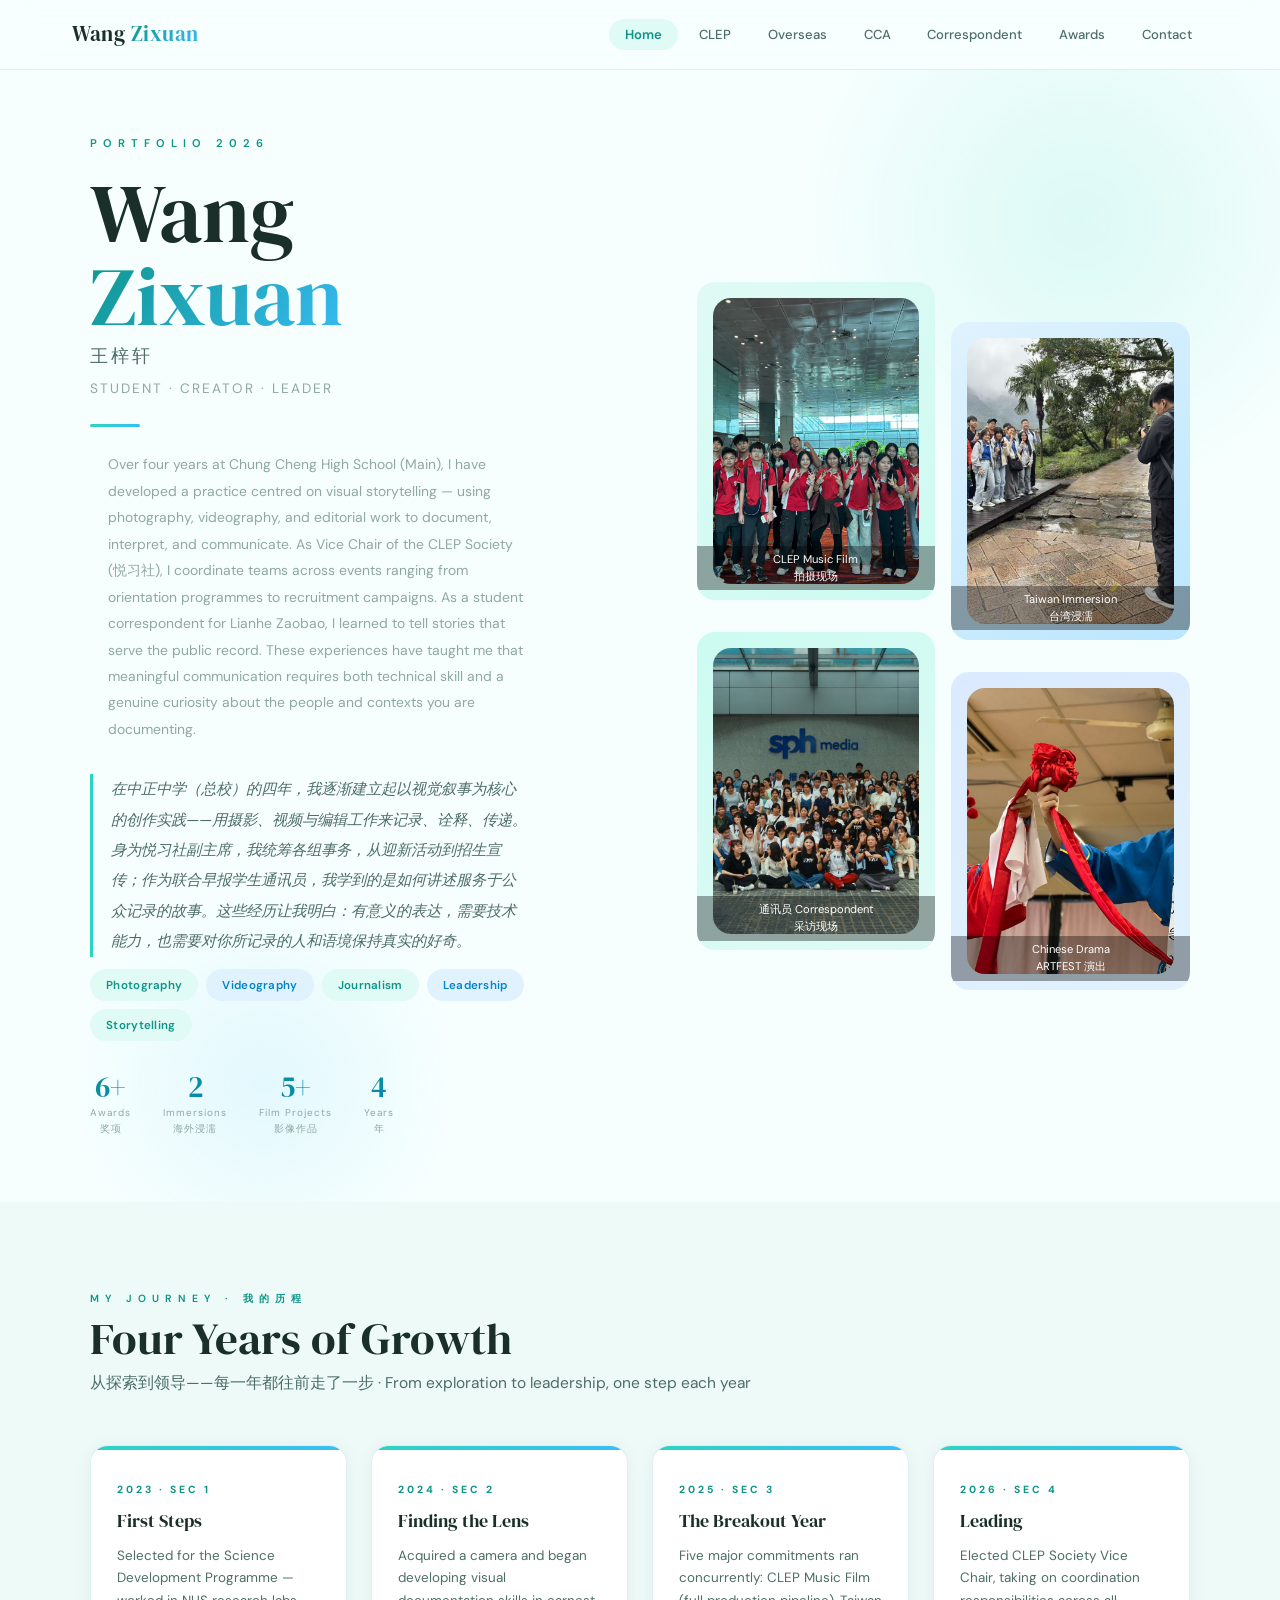
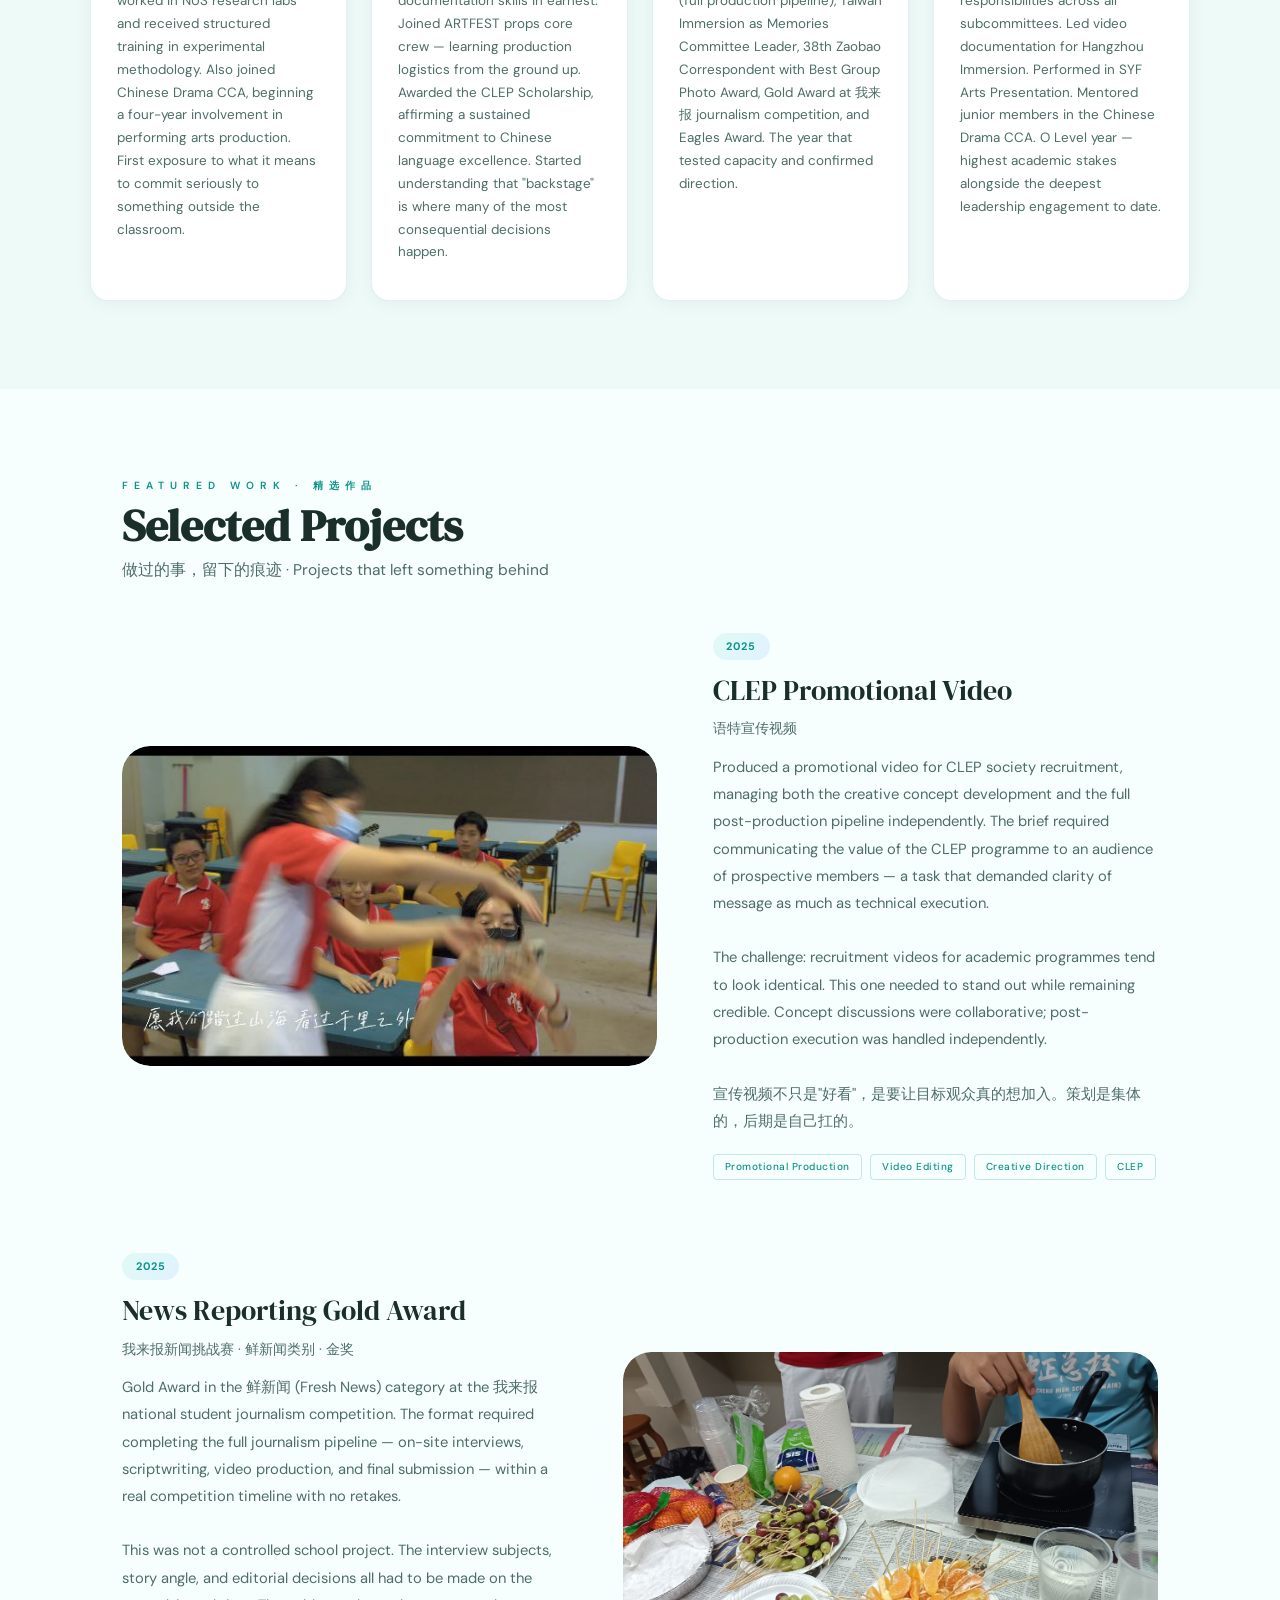
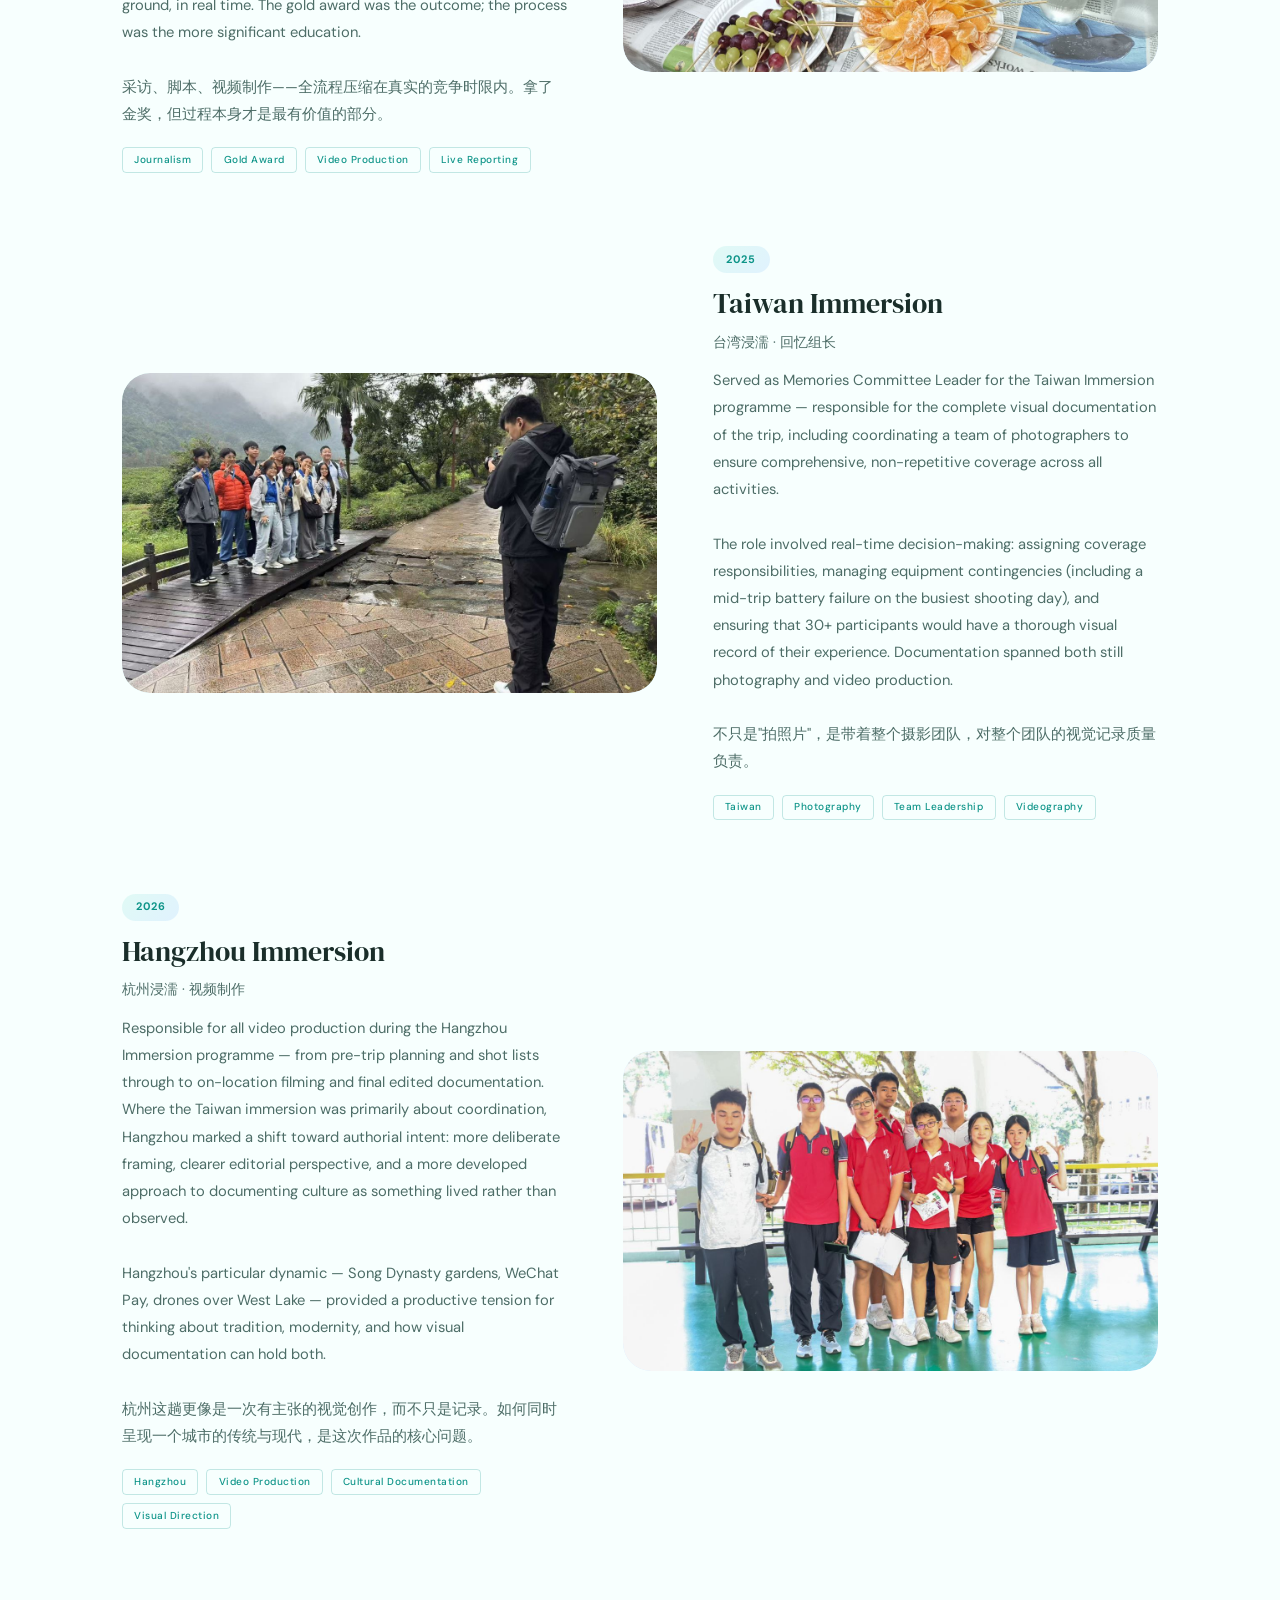
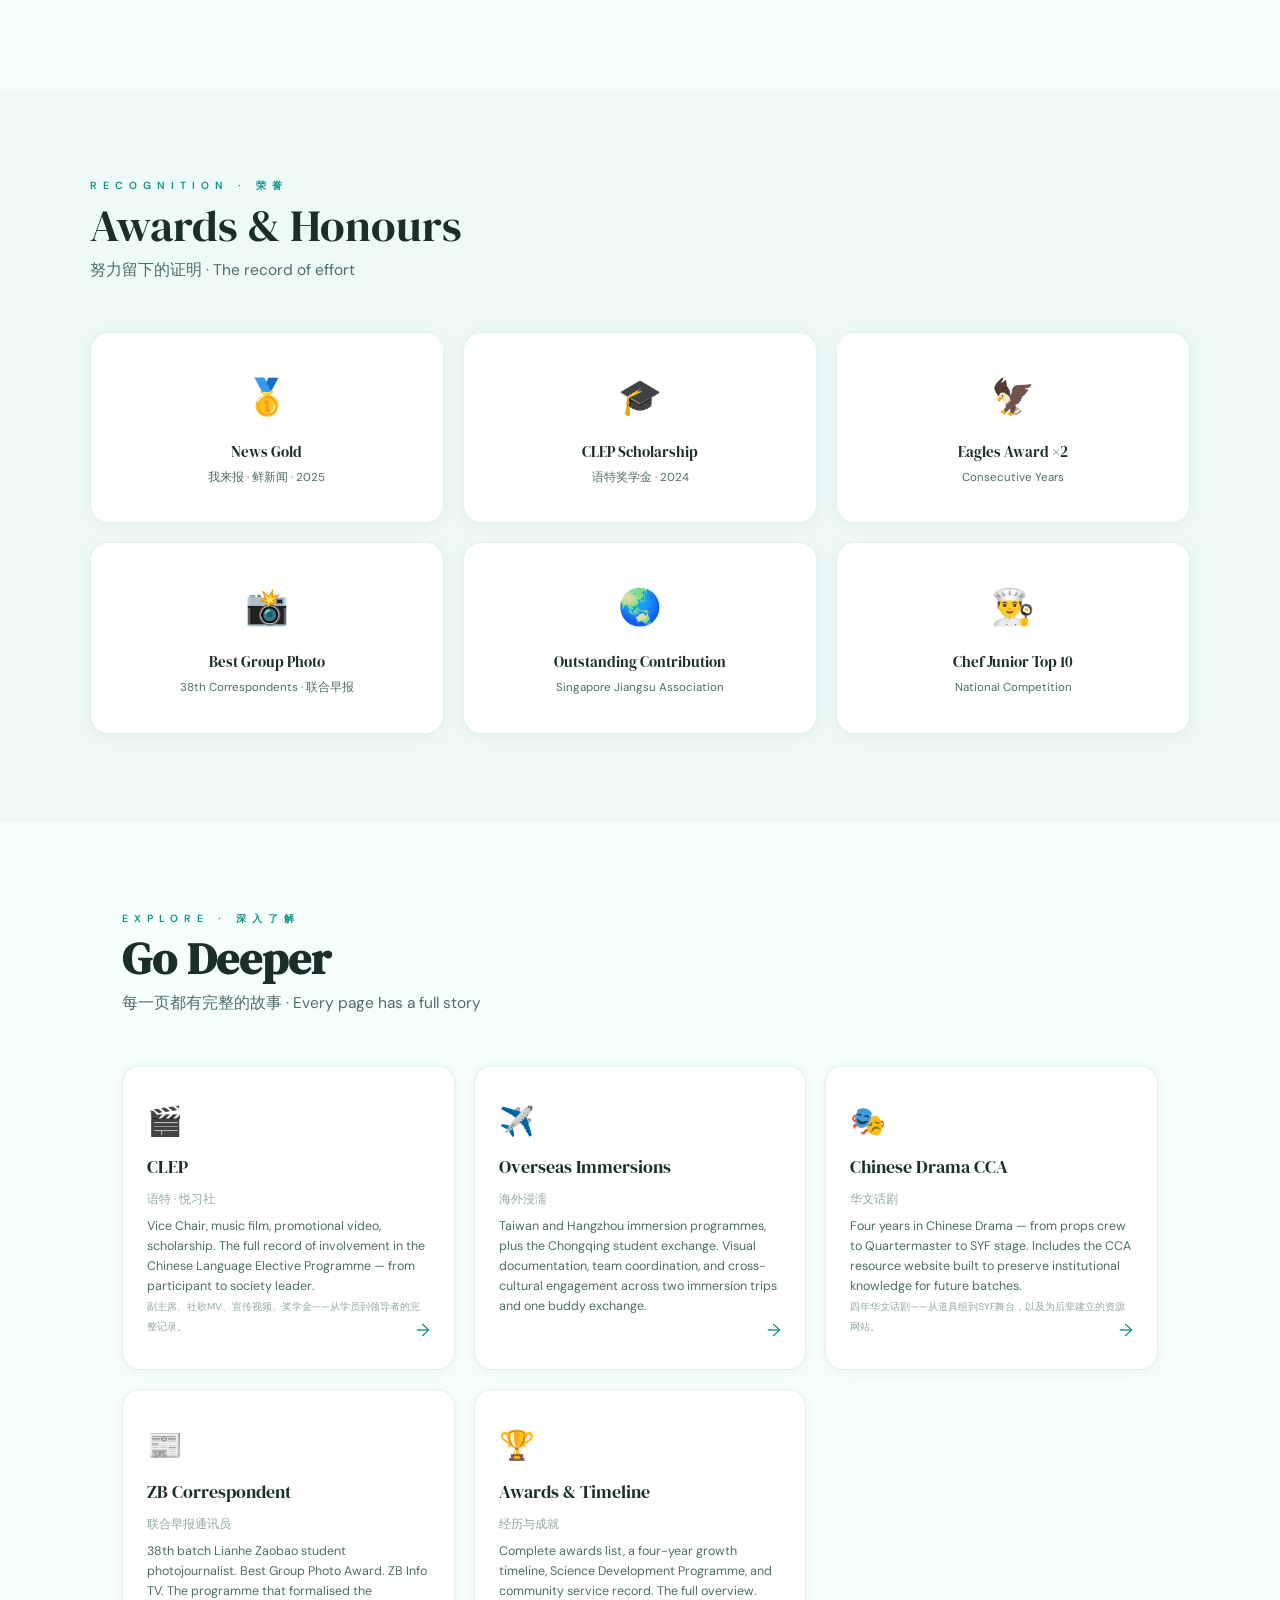
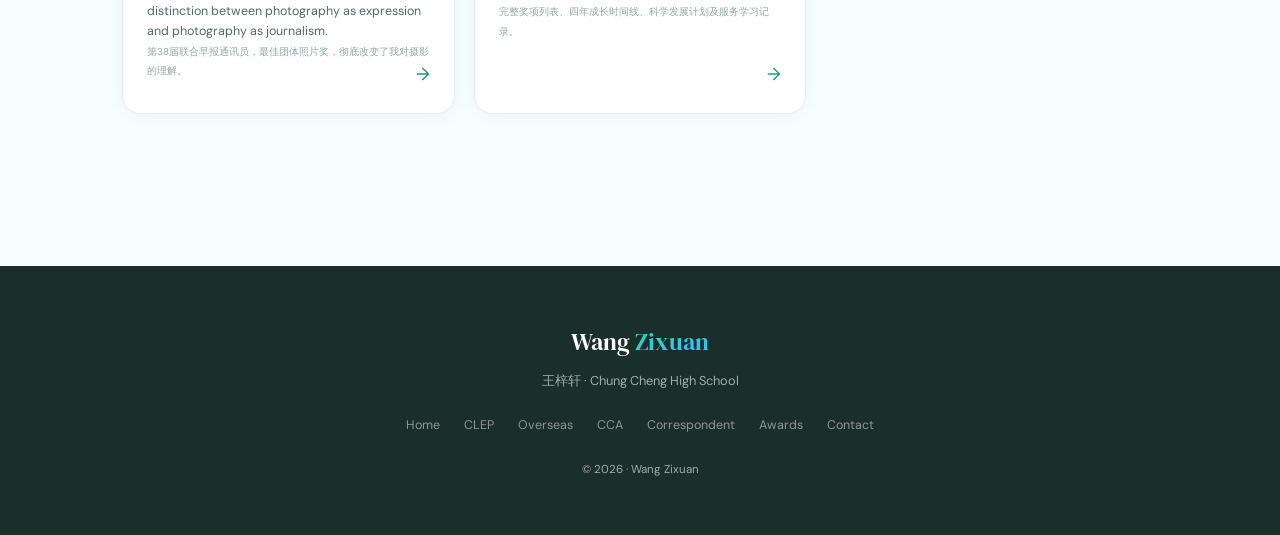
==== commit 21b6b900: "v4: replace placeholders with real photos (28 images + hz gallery)" ====
--- a/index.html
+++ b/index.html
@@ -92,15 +92,19 @@
       <!-- Photo Grid -->
       <div class="hero-photos" aria-label="Photo gallery">
         <div class="photo-placeholder">
+          <img src="images/clep/mv-bts.jpg" alt="CLEP Music Film 拍摄现场" loading="lazy" style="width:100%;height:100%;object-fit:cover;border-radius:inherit;">
           <span class="photo-caption">CLEP Music Film<br>拍摄现场</span>
         </div>
         <div class="photo-placeholder">
+          <img src="images/overseas/tw-tea-garden.jpg" alt="Taiwan Immersion 台湾浸濡茶园拍摄" loading="lazy" style="width:100%;height:100%;object-fit:cover;border-radius:inherit;">
           <span class="photo-caption">Taiwan Immersion<br>台湾浸濡</span>
         </div>
         <div class="photo-placeholder">
+          <img src="images/correspondent/sph-media.jpg" alt="通讯员 Correspondent SPH Media" loading="lazy" style="width:100%;height:100%;object-fit:cover;border-radius:inherit;">
           <span class="photo-caption">通讯员 Correspondent<br>采访现场</span>
         </div>
         <div class="photo-placeholder">
+          <img src="images/cca/drama-performance.jpg" alt="Chinese Drama ARTFEST 演出" loading="lazy" style="width:100%;height:100%;object-fit:cover;border-radius:inherit;">
           <span class="photo-caption">Chinese Drama<br>ARTFEST 演出</span>
         </div>
       </div>
@@ -151,8 +155,7 @@
     <!-- CLEP Promo Video -->
     <div class="mag-grid">
       <div class="mag-image mi-teal fade-left">
-        <div class="mag-image-icon">📱</div>
-        <div>CLEP Promo Video Still<br><small>（请替换为真实截图）</small></div>
+        <img src="images/clep/mv-screenshot.jpg" alt="CLEP Music Film MV截图" loading="lazy" style="width:100%;height:100%;object-fit:cover;border-radius:inherit;position:absolute;top:0;left:0;">
       </div>
       <div class="mag-content fade-right">
         <div class="mag-year">2025</div>
@@ -195,16 +198,14 @@
         </div>
       </div>
       <div class="mag-image mi-blue fade-right">
-        <div class="mag-image-icon">🥇</div>
-        <div>颁奖现场 / Competition<br><small>（请替换为真实照片）</small></div>
+        <img src="images/clep/mv-tanghulu.jpg" alt="CLEP MV冰糖葫芦场景拍摄" loading="lazy" style="width:100%;height:100%;object-fit:cover;border-radius:inherit;position:absolute;top:0;left:0;">
       </div>
     </div>
 
     <!-- Taiwan Immersion -->
     <div class="mag-grid">
       <div class="mag-image mi-mix fade-left">
-        <div class="mag-image-icon">✈️</div>
-        <div>Taiwan Immersion 2025<br><small>（请替换为浸濡照片）</small></div>
+        <img src="images/overseas/tw-tea-garden.jpg" alt="Taiwan Immersion 2025 台湾茶园拍摄" loading="lazy" style="width:100%;height:100%;object-fit:cover;border-radius:inherit;position:absolute;top:0;left:0;">
       </div>
       <div class="mag-content fade-right">
         <div class="mag-year">2025</div>
@@ -247,8 +248,7 @@
         </div>
       </div>
       <div class="mag-image mi-blue fade-right">
-        <div class="mag-image-icon">🏯</div>
-        <div>杭州浸濡影像<br><small>（请替换为杭州照片）</small></div>
+        <img src="images/overseas/tw-group.jpg" alt="杭州浸濡影像" loading="lazy" style="width:100%;height:100%;object-fit:cover;border-radius:inherit;position:absolute;top:0;left:0;">
       </div>
     </div>
   </section>
--- a/css/style.css
+++ b/css/style.css
@@ -353,10 +353,33 @@
 .photo-placeholder:nth-child(3) { background: linear-gradient(145deg, #ccfbf1, #e0faf5); margin-top: -1.5rem; }
 .photo-placeholder:nth-child(4) { background: linear-gradient(145deg, #dbeafe, #e0f2fe); margin-top: 1rem; }
 
+/* When photo-placeholder contains a real image, hide the pseudo emoji */
+.photo-placeholder:has(img)::after { display: none; }
+
 .photo-caption {
-  position: relative;
-  z-index: 1;
+  position: absolute;
+  bottom: 0.6rem;
+  left: 0;
+  right: 0;
+  z-index: 2;
   line-height: 1.5;
+  background: rgba(0,0,0,0.35);
+  color: #fff;
+  padding: 0.35rem 0.6rem;
+  font-size: 0.7rem;
+  text-align: center;
+}
+
+/* Real images inside mag-image containers */
+.mag-image img {
+  width: 100%;
+  height: 100%;
+  object-fit: cover;
+  border-radius: inherit;
+  position: absolute;
+  top: 0;
+  left: 0;
+  display: block;
 }
 
 
@@ -941,3 +964,37 @@
   .hero-stats { gap: 1rem; flex-wrap: wrap; }
   .stat-num { font-size: 1.5rem; }
 }
+
+/* ─── Portfolio Image Utilities ─── */
+.project-img, .feature-img, .section-img {
+  width: 100%;
+  height: auto;
+  object-fit: cover;
+  border-radius: 8px;
+}
+
+/* ─── Photo Gallery Grid ─── */
+.gallery-grid {
+  display: grid;
+  grid-template-columns: repeat(auto-fill, minmax(220px, 1fr));
+  gap: 0.75rem;
+}
+.gallery-item {
+  border-radius: var(--radius-md);
+  overflow: hidden;
+  aspect-ratio: 4/3;
+}
+.gallery-item img {
+  width: 100%;
+  height: 100%;
+  object-fit: cover;
+  display: block;
+  transition: transform 0.4s ease;
+}
+.gallery-item:hover img {
+  transform: scale(1.05);
+}
+
+@media (max-width: 600px) {
+  .gallery-grid { grid-template-columns: repeat(2, 1fr); }
+}
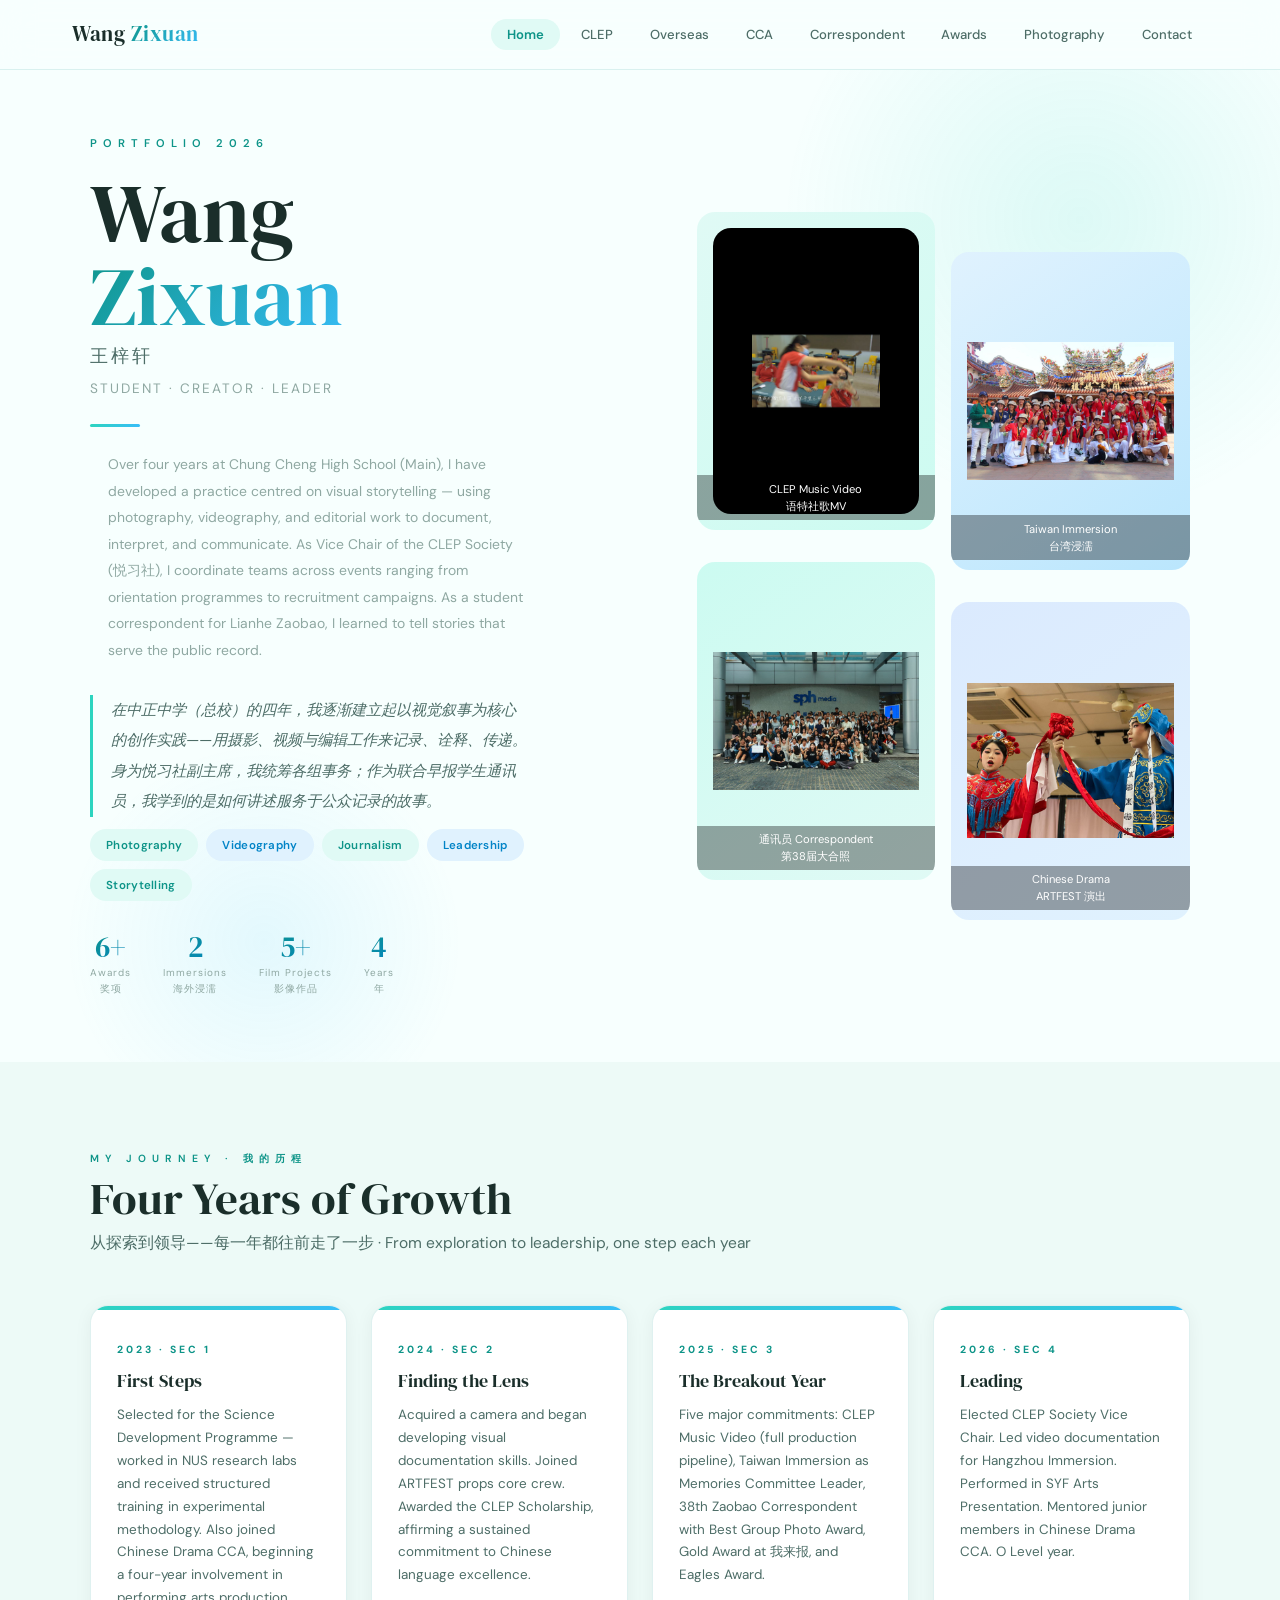
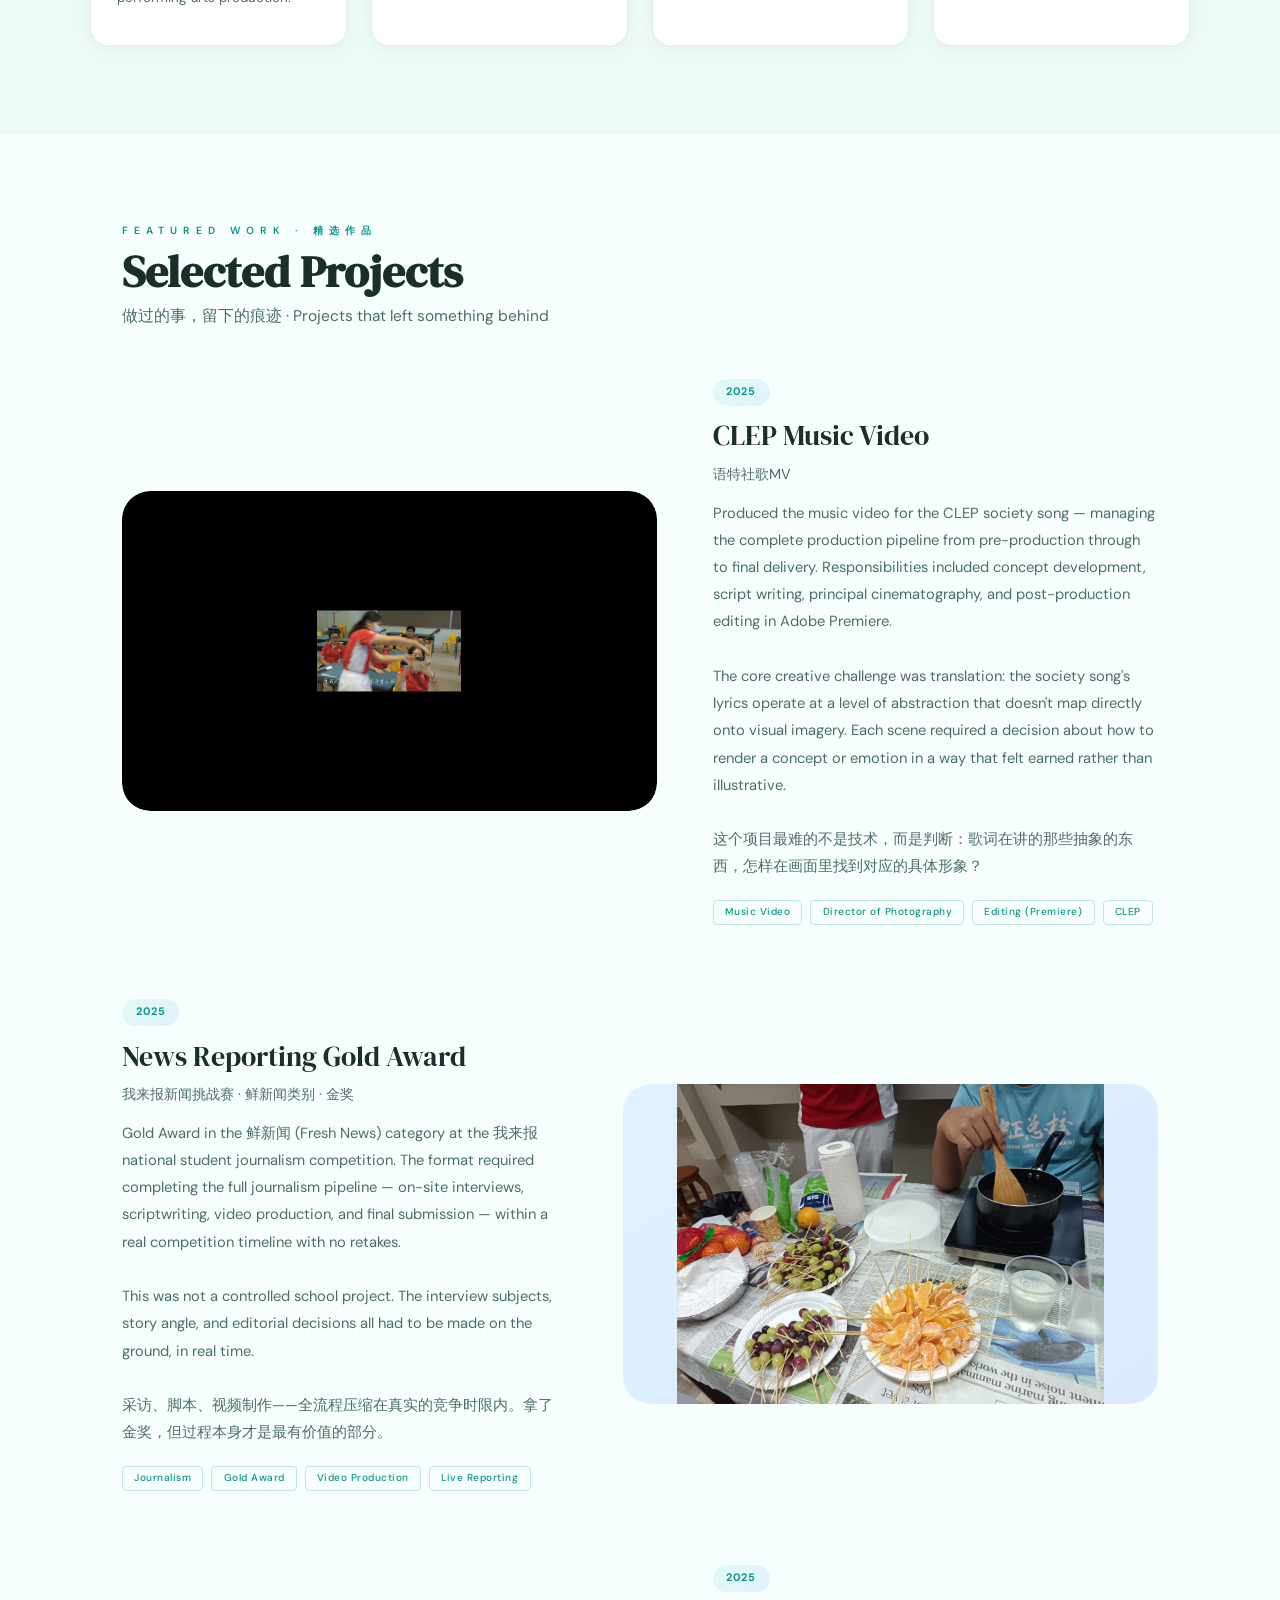
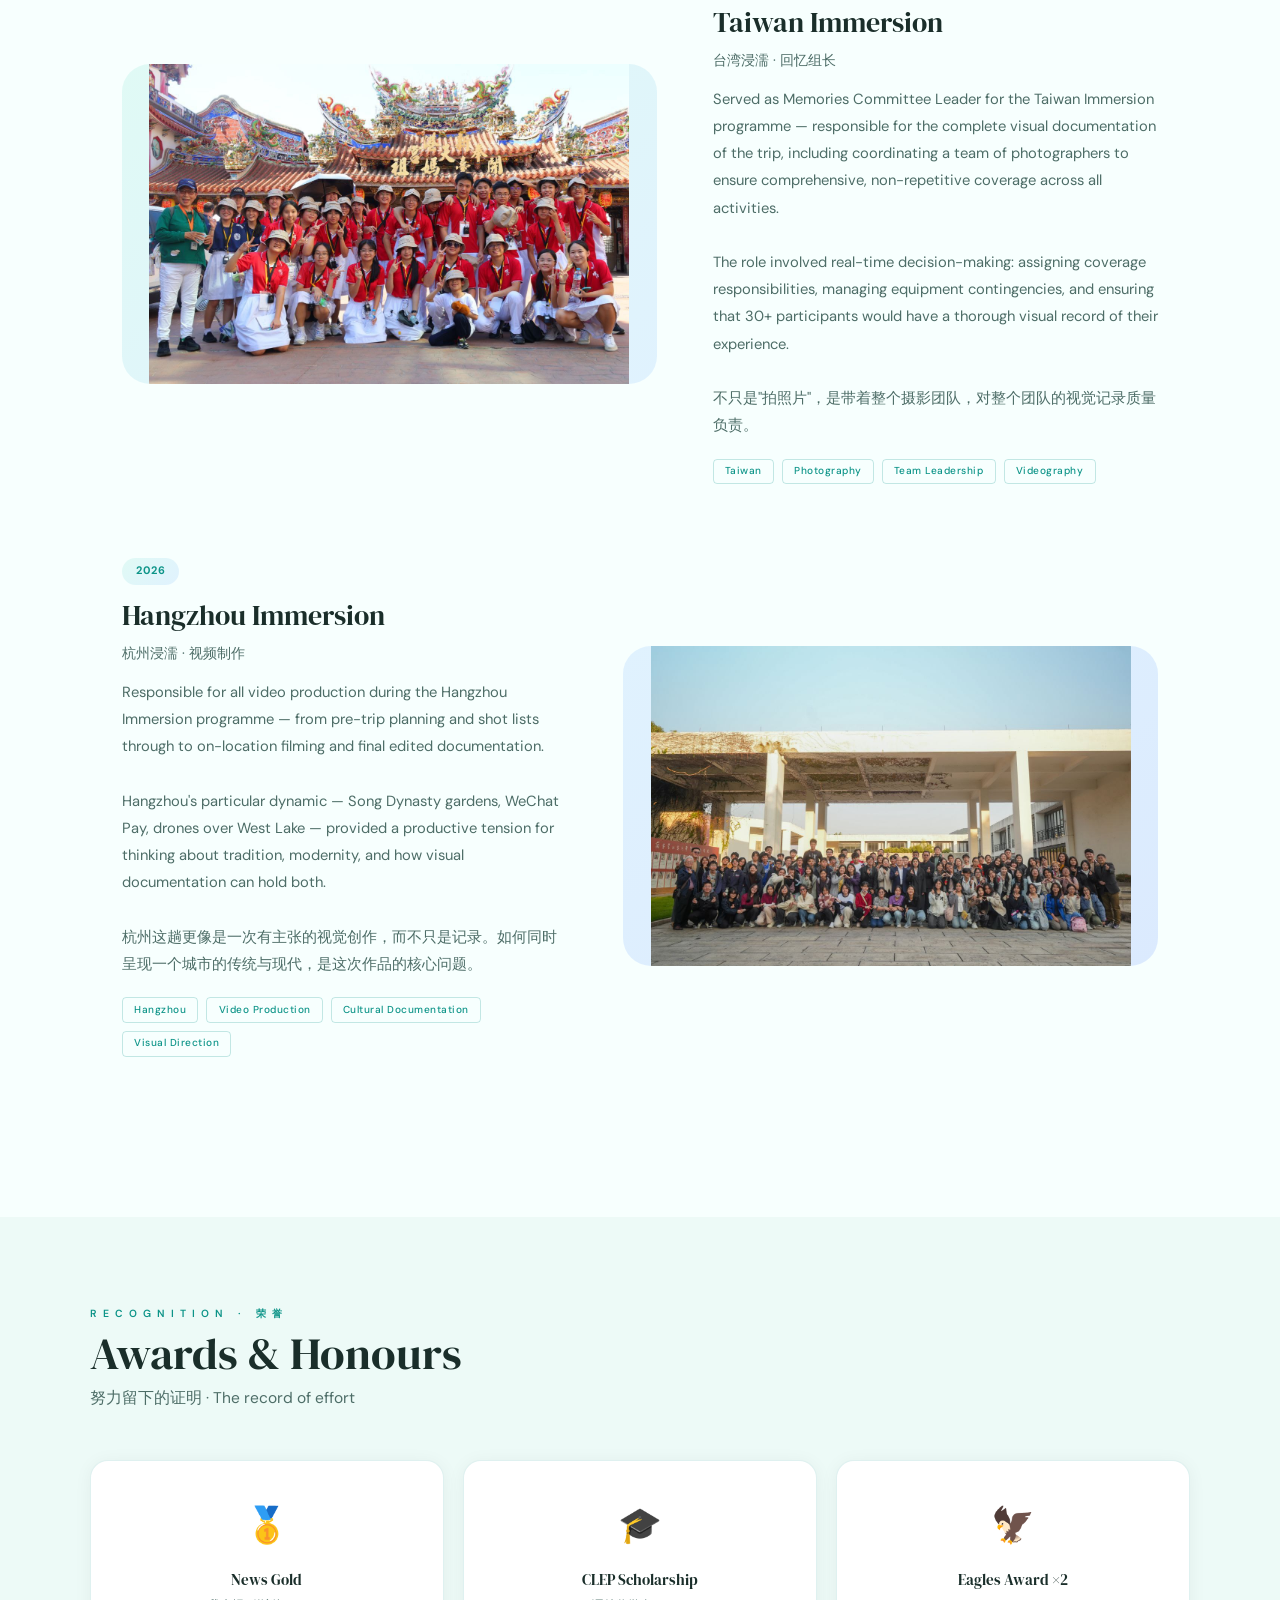
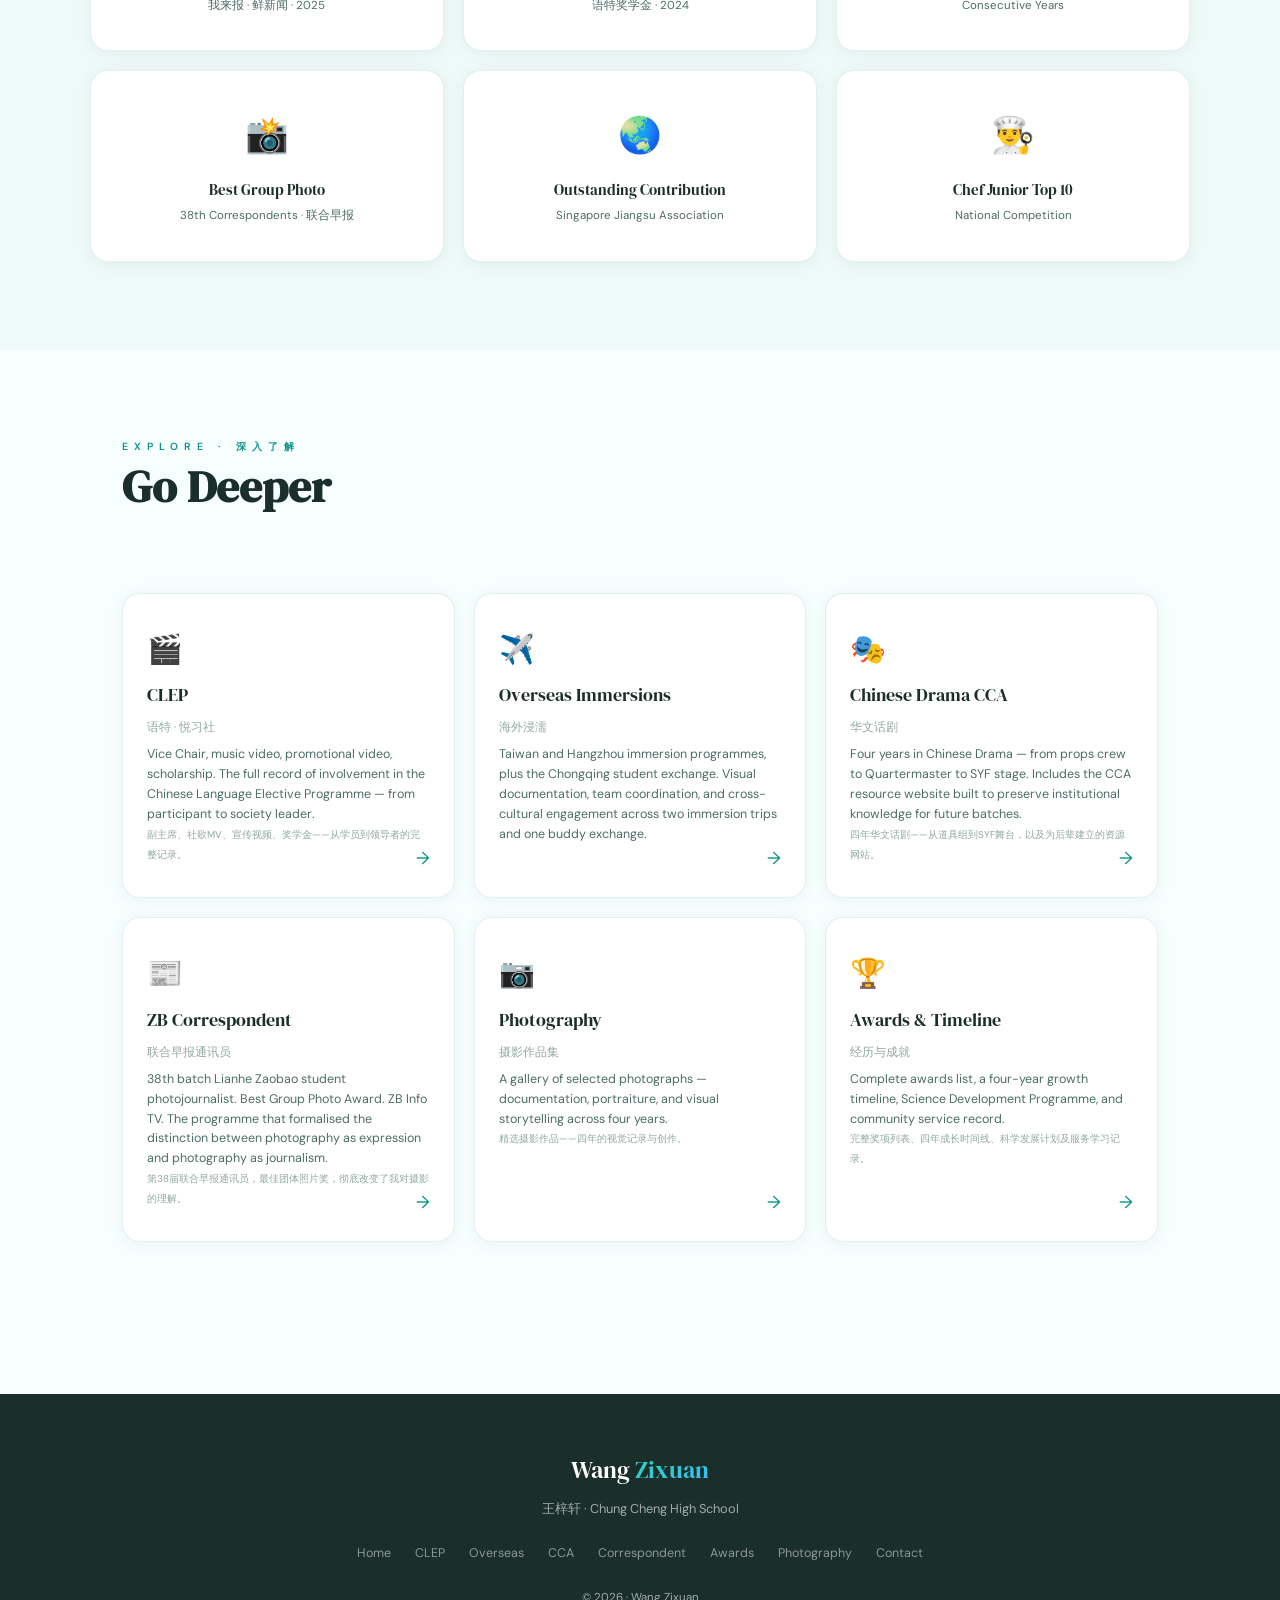
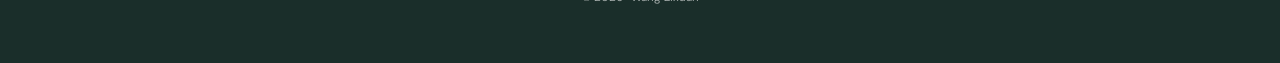
==== commit 8aab22db: "Fix photo placement, add Photography page, no-crop CSS - index.html: Correspondent uses SPH group ph" ====
--- a/index.html
+++ b/index.html
@@ -20,6 +20,7 @@
       <li><a href="cca.html" class="nav-link">CCA</a></li>
       <li><a href="correspondent.html" class="nav-link">Correspondent</a></li>
       <li><a href="experiences.html" class="nav-link">Awards</a></li>
+      <li><a href="photography.html" class="nav-link">Photography</a></li>
       <li><a href="contact.html" class="nav-link">Contact</a></li>
     </ul>
     <button class="hamburger" aria-label="Toggle menu" aria-expanded="false">
@@ -36,6 +37,7 @@
   <a href="cca.html" class="nav-link">CCA 课外活动</a>
   <a href="correspondent.html" class="nav-link">Correspondent 通讯员</a>
   <a href="experiences.html" class="nav-link">Awards & Experiences</a>
+  <a href="photography.html" class="nav-link">Photography 摄影</a>
   <a href="contact.html" class="nav-link">Contact 联系我</a>
 </div>
 
@@ -54,11 +56,11 @@
 
         <!-- Personal Statement EN -->
         <p class="hero-stmt-en">
-          Over four years at Chung Cheng High School (Main), I have developed a practice centred on visual storytelling — using photography, videography, and editorial work to document, interpret, and communicate. As Vice Chair of the CLEP Society (悦习社), I coordinate teams across events ranging from orientation programmes to recruitment campaigns. As a student correspondent for Lianhe Zaobao, I learned to tell stories that serve the public record. These experiences have taught me that meaningful communication requires both technical skill and a genuine curiosity about the people and contexts you are documenting.
+          Over four years at Chung Cheng High School (Main), I have developed a practice centred on visual storytelling — using photography, videography, and editorial work to document, interpret, and communicate. As Vice Chair of the CLEP Society (悦习社), I coordinate teams across events ranging from orientation programmes to recruitment campaigns. As a student correspondent for Lianhe Zaobao, I learned to tell stories that serve the public record.
         </p>
         <!-- Personal Statement 中文 -->
         <p class="hero-stmt-zh">
-          在中正中学（总校）的四年，我逐渐建立起以视觉叙事为核心的创作实践——用摄影、视频与编辑工作来记录、诠释、传递。身为悦习社副主席，我统筹各组事务，从迎新活动到招生宣传；作为联合早报学生通讯员，我学到的是如何讲述服务于公众记录的故事。这些经历让我明白：有意义的表达，需要技术能力，也需要对你所记录的人和语境保持真实的好奇。
+          在中正中学（总校）的四年，我逐渐建立起以视觉叙事为核心的创作实践——用摄影、视频与编辑工作来记录、诠释、传递。身为悦习社副主席，我统筹各组事务；作为联合早报学生通讯员，我学到的是如何讲述服务于公众记录的故事。
         </p>
 
         <div class="hero-tags">
@@ -92,19 +94,19 @@
       <!-- Photo Grid -->
       <div class="hero-photos" aria-label="Photo gallery">
         <div class="photo-placeholder">
-          <img src="images/clep/mv-bts.jpg" alt="CLEP Music Film 拍摄现场" loading="lazy" style="width:100%;height:100%;object-fit:cover;border-radius:inherit;">
-          <span class="photo-caption">CLEP Music Film<br>拍摄现场</span>
+          <img src="images/clep/mv-screenshot.jpg" alt="CLEP Music Video MV截图" loading="lazy" style="width:100%;height:100%;object-fit:contain;border-radius:inherit;background:#000;">
+          <span class="photo-caption">CLEP Music Video<br>语特社歌MV</span>
         </div>
         <div class="photo-placeholder">
-          <img src="images/overseas/tw-tea-garden.jpg" alt="Taiwan Immersion 台湾浸濡茶园拍摄" loading="lazy" style="width:100%;height:100%;object-fit:cover;border-radius:inherit;">
+          <img src="images/overseas/tw-mazu.jpg" alt="Taiwan Immersion 台湾浸濡妈祖庙合照" loading="lazy" style="width:100%;height:100%;object-fit:contain;border-radius:inherit;">
           <span class="photo-caption">Taiwan Immersion<br>台湾浸濡</span>
         </div>
         <div class="photo-placeholder">
-          <img src="images/correspondent/sph-media.jpg" alt="通讯员 Correspondent SPH Media" loading="lazy" style="width:100%;height:100%;object-fit:cover;border-radius:inherit;">
-          <span class="photo-caption">通讯员 Correspondent<br>采访现场</span>
+          <img src="images/correspondent/sph-media.jpg" alt="通讯员 Correspondent 大合照" loading="lazy" style="width:100%;height:100%;object-fit:contain;border-radius:inherit;">
+          <span class="photo-caption">通讯员 Correspondent<br>第38届大合照</span>
         </div>
         <div class="photo-placeholder">
-          <img src="images/cca/drama-performance.jpg" alt="Chinese Drama ARTFEST 演出" loading="lazy" style="width:100%;height:100%;object-fit:cover;border-radius:inherit;">
+          <img src="images/cca/drama-performance.jpg" alt="Chinese Drama ARTFEST 演出" loading="lazy" style="width:100%;height:100%;object-fit:contain;border-radius:inherit;">
           <span class="photo-caption">Chinese Drama<br>ARTFEST 演出</span>
         </div>
       </div>
@@ -124,22 +126,22 @@
         <div class="j-card fade-up">
           <div class="j-year">2023 · Sec 1</div>
           <div class="j-title">First Steps</div>
-          <div class="j-desc">Selected for the Science Development Programme — worked in NUS research labs and received structured training in experimental methodology. Also joined Chinese Drama CCA, beginning a four-year involvement in performing arts production. First exposure to what it means to commit seriously to something outside the classroom.</div>
+          <div class="j-desc">Selected for the Science Development Programme — worked in NUS research labs and received structured training in experimental methodology. Also joined Chinese Drama CCA, beginning a four-year involvement in performing arts production.</div>
         </div>
         <div class="j-card fade-up">
           <div class="j-year">2024 · Sec 2</div>
           <div class="j-title">Finding the Lens</div>
-          <div class="j-desc">Acquired a camera and began developing visual documentation skills in earnest. Joined ARTFEST props core crew — learning production logistics from the ground up. Awarded the CLEP Scholarship, affirming a sustained commitment to Chinese language excellence. Started understanding that "backstage" is where many of the most consequential decisions happen.</div>
+          <div class="j-desc">Acquired a camera and began developing visual documentation skills. Joined ARTFEST props core crew. Awarded the CLEP Scholarship, affirming a sustained commitment to Chinese language excellence.</div>
         </div>
         <div class="j-card fade-up">
           <div class="j-year">2025 · Sec 3</div>
           <div class="j-title">The Breakout Year</div>
-          <div class="j-desc">Five major commitments ran concurrently: CLEP Music Film (full production pipeline), Taiwan Immersion as Memories Committee Leader, 38th Zaobao Correspondent with Best Group Photo Award, Gold Award at 我来报 journalism competition, and Eagles Award. The year that tested capacity and confirmed direction.</div>
+          <div class="j-desc">Five major commitments: CLEP Music Video (full production pipeline), Taiwan Immersion as Memories Committee Leader, 38th Zaobao Correspondent with Best Group Photo Award, Gold Award at 我来报, and Eagles Award.</div>
         </div>
         <div class="j-card fade-up">
           <div class="j-year">2026 · Sec 4</div>
           <div class="j-title">Leading</div>
-          <div class="j-desc">Elected CLEP Society Vice Chair, taking on coordination responsibilities across all subcommittees. Led video documentation for Hangzhou Immersion. Performed in SYF Arts Presentation. Mentored junior members in the Chinese Drama CCA. O Level year — highest academic stakes alongside the deepest leadership engagement to date.</div>
+          <div class="j-desc">Elected CLEP Society Vice Chair. Led video documentation for Hangzhou Immersion. Performed in SYF Arts Presentation. Mentored junior members in Chinese Drama CCA. O Level year.</div>
         </div>
       </div>
     </div>
@@ -152,26 +154,26 @@
     <h2 class="s-title fade-up" id="work-heading">Selected Projects</h2>
     <p class="s-subtitle fade-up">做过的事，留下的痕迹 · Projects that left something behind</p>
 
-    <!-- CLEP Promo Video -->
+    <!-- CLEP Music Video -->
     <div class="mag-grid">
       <div class="mag-image mi-teal fade-left">
-        <img src="images/clep/mv-screenshot.jpg" alt="CLEP Music Film MV截图" loading="lazy" style="width:100%;height:100%;object-fit:cover;border-radius:inherit;position:absolute;top:0;left:0;">
+        <img src="images/clep/mv-screenshot.jpg" alt="CLEP Music Video MV截图" loading="lazy" style="width:100%;height:100%;object-fit:contain;border-radius:inherit;position:absolute;top:0;left:0;background:#000;">
       </div>
       <div class="mag-content fade-right">
         <div class="mag-year">2025</div>
-        <div class="mag-title">CLEP Promotional Video</div>
-        <div class="mag-title-cn">语特宣传视频</div>
+        <div class="mag-title">CLEP Music Video</div>
+        <div class="mag-title-cn">语特社歌MV</div>
         <p class="mag-desc">
-          Produced a promotional video for CLEP society recruitment, managing both the creative concept development and the full post-production pipeline independently. The brief required communicating the value of the CLEP programme to an audience of prospective members — a task that demanded clarity of message as much as technical execution.
-          <br><br>
-          The challenge: recruitment videos for academic programmes tend to look identical. This one needed to stand out while remaining credible. Concept discussions were collaborative; post-production execution was handled independently.
-          <br><br>
-          宣传视频不只是"好看"，是要让目标观众真的想加入。策划是集体的，后期是自己扛的。
+          Produced the music video for the CLEP society song — managing the complete production pipeline from pre-production through to final delivery. Responsibilities included concept development, script writing, principal cinematography, and post-production editing in Adobe Premiere.
+          <br><br>
+          The core creative challenge was translation: the society song's lyrics operate at a level of abstraction that doesn't map directly onto visual imagery. Each scene required a decision about how to render a concept or emotion in a way that felt earned rather than illustrative.
+          <br><br>
+          这个项目最难的不是技术，而是判断：歌词在讲的那些抽象的东西，怎样在画面里找到对应的具体形象？
         </p>
         <div class="mag-tags">
-          <span class="mag-tag">Promotional Production</span>
-          <span class="mag-tag">Video Editing</span>
-          <span class="mag-tag">Creative Direction</span>
+          <span class="mag-tag">Music Video</span>
+          <span class="mag-tag">Director of Photography</span>
+          <span class="mag-tag">Editing (Premiere)</span>
           <span class="mag-tag">CLEP</span>
         </div>
       </div>
@@ -186,7 +188,7 @@
         <p class="mag-desc">
           Gold Award in the 鲜新闻 (Fresh News) category at the 我来报 national student journalism competition. The format required completing the full journalism pipeline — on-site interviews, scriptwriting, video production, and final submission — within a real competition timeline with no retakes.
           <br><br>
-          This was not a controlled school project. The interview subjects, story angle, and editorial decisions all had to be made on the ground, in real time. The gold award was the outcome; the process was the more significant education.
+          This was not a controlled school project. The interview subjects, story angle, and editorial decisions all had to be made on the ground, in real time.
           <br><br>
           采访、脚本、视频制作——全流程压缩在真实的竞争时限内。拿了金奖，但过程本身才是最有价值的部分。
         </p>
@@ -198,14 +200,14 @@
         </div>
       </div>
       <div class="mag-image mi-blue fade-right">
-        <img src="images/clep/mv-tanghulu.jpg" alt="CLEP MV冰糖葫芦场景拍摄" loading="lazy" style="width:100%;height:100%;object-fit:cover;border-radius:inherit;position:absolute;top:0;left:0;">
+        <img src="images/clep/mv-tanghulu.jpg" alt="CLEP 冰糖葫芦活动" loading="lazy" style="width:100%;height:100%;object-fit:contain;border-radius:inherit;position:absolute;top:0;left:0;">
       </div>
     </div>
 
     <!-- Taiwan Immersion -->
     <div class="mag-grid">
       <div class="mag-image mi-mix fade-left">
-        <img src="images/overseas/tw-tea-garden.jpg" alt="Taiwan Immersion 2025 台湾茶园拍摄" loading="lazy" style="width:100%;height:100%;object-fit:cover;border-radius:inherit;position:absolute;top:0;left:0;">
+        <img src="images/overseas/tw-mazu.jpg" alt="Taiwan Immersion 2025 妈祖庙大合照" loading="lazy" style="width:100%;height:100%;object-fit:contain;border-radius:inherit;position:absolute;top:0;left:0;">
       </div>
       <div class="mag-content fade-right">
         <div class="mag-year">2025</div>
@@ -214,7 +216,7 @@
         <p class="mag-desc">
           Served as Memories Committee Leader for the Taiwan Immersion programme — responsible for the complete visual documentation of the trip, including coordinating a team of photographers to ensure comprehensive, non-repetitive coverage across all activities.
           <br><br>
-          The role involved real-time decision-making: assigning coverage responsibilities, managing equipment contingencies (including a mid-trip battery failure on the busiest shooting day), and ensuring that 30+ participants would have a thorough visual record of their experience. Documentation spanned both still photography and video production.
+          The role involved real-time decision-making: assigning coverage responsibilities, managing equipment contingencies, and ensuring that 30+ participants would have a thorough visual record of their experience.
           <br><br>
           不只是"拍照片"，是带着整个摄影团队，对整个团队的视觉记录质量负责。
         </p>
@@ -234,7 +236,7 @@
         <div class="mag-title">Hangzhou Immersion</div>
         <div class="mag-title-cn">杭州浸濡 · 视频制作</div>
         <p class="mag-desc">
-          Responsible for all video production during the Hangzhou Immersion programme — from pre-trip planning and shot lists through to on-location filming and final edited documentation. Where the Taiwan immersion was primarily about coordination, Hangzhou marked a shift toward authorial intent: more deliberate framing, clearer editorial perspective, and a more developed approach to documenting culture as something lived rather than observed.
+          Responsible for all video production during the Hangzhou Immersion programme — from pre-trip planning and shot lists through to on-location filming and final edited documentation.
           <br><br>
           Hangzhou's particular dynamic — Song Dynasty gardens, WeChat Pay, drones over West Lake — provided a productive tension for thinking about tradition, modernity, and how visual documentation can hold both.
           <br><br>
@@ -248,7 +250,7 @@
         </div>
       </div>
       <div class="mag-image mi-blue fade-right">
-        <img src="images/overseas/tw-group.jpg" alt="杭州浸濡影像" loading="lazy" style="width:100%;height:100%;object-fit:cover;border-radius:inherit;position:absolute;top:0;left:0;">
+        <img src="images/overseas/hz-school-group.jpg" alt="杭州浸濡学校大合照" loading="lazy" style="width:100%;height:100%;object-fit:contain;border-radius:inherit;position:absolute;top:0;left:0;">
       </div>
     </div>
   </section>
@@ -308,7 +310,7 @@
         <div class="qn-icon">🎬</div>
         <div class="qn-title">CLEP</div>
         <div class="qn-title-cn">语特 · 悦习社</div>
-        <p class="qn-desc">Vice Chair, music film, promotional video, scholarship. The full record of involvement in the Chinese Language Elective Programme — from participant to society leader.<br><span style="font-size:0.8em; color:var(--text-muted);">副主席、社歌MV、宣传视频、奖学金——从学员到领导者的完整记录。</span></p>
+        <p class="qn-desc">Vice Chair, music video, promotional video, scholarship. The full record of involvement in the Chinese Language Elective Programme — from participant to society leader.<br><span style="font-size:0.8em; color:var(--text-muted);">副主席、社歌MV、宣传视频、奖学金——从学员到领导者的完整记录。</span></p>
       </a>
       <a href="overseas.html" class="qn-card fade-up">
         <div class="qn-icon">✈️</div>
@@ -328,17 +330,17 @@
         <div class="qn-title-cn">联合早报通讯员</div>
         <p class="qn-desc">38th batch Lianhe Zaobao student photojournalist. Best Group Photo Award. ZB Info TV. The programme that formalised the distinction between photography as expression and photography as journalism.<br><span style="font-size:0.8em; color:var(--text-muted);">第38届联合早报通讯员，最佳团体照片奖，彻底改变了我对摄影的理解。</span></p>
       </a>
+      <a href="photography.html" class="qn-card fade-up">
+        <div class="qn-icon">📷</div>
+        <div class="qn-title">Photography</div>
+        <div class="qn-title-cn">摄影作品集</div>
+        <p class="qn-desc">A gallery of selected photographs — documentation, portraiture, and visual storytelling across four years.<br><span style="font-size:0.8em; color:var(--text-muted);">精选摄影作品——四年的视觉记录与创作。</span></p>
+      </a>
       <a href="experiences.html" class="qn-card fade-up">
         <div class="qn-icon">🏆</div>
         <div class="qn-title">Awards &amp; Timeline</div>
         <div class="qn-title-cn">经历与成就</div>
-        <p class="qn-desc">Complete awards list, a four-year growth timeline, Science Development Programme, and community service record. The full overview.<br><span style="font-size:0.8em; color:var(--text-muted);">完整奖项列表、四年成长时间线、科学发展计划及服务学习记录。</span></p>
-      </a>
-      <a href="contact.html" class="qn-card fade-up">
-        <div class="qn-icon">✉️</div>
-        <div class="qn-title">Get in Touch</div>
-        <div class="qn-title-cn">联系我</div>
-        <p class="qn-desc">For collaboration enquiries, programme applications, or any questions about the work documented here.<br><span style="font-size:0.8em; color:var(--text-muted);">合作意向、项目咨询，或任何关于作品集的问题，欢迎联络。</span></p>
+        <p class="qn-desc">Complete awards list, a four-year growth timeline, Science Development Programme, and community service record.<br><span style="font-size:0.8em; color:var(--text-muted);">完整奖项列表、四年成长时间线、科学发展计划及服务学习记录。</span></p>
       </a>
     </div>
   </section>
@@ -356,6 +358,7 @@
     <a href="cca.html" class="footer-link">CCA</a>
     <a href="correspondent.html" class="footer-link">Correspondent</a>
     <a href="experiences.html" class="footer-link">Awards</a>
+    <a href="photography.html" class="footer-link">Photography</a>
     <a href="contact.html" class="footer-link">Contact</a>
   </div>
   <p class="footer-copy">© 2026 · Wang Zixuan</p>
--- a/css/style.css
+++ b/css/style.css
@@ -370,11 +370,11 @@
   text-align: center;
 }
 
-/* Real images inside mag-image containers */
+/* Real images inside mag-image containers — no cropping */
 .mag-image img {
   width: 100%;
   height: 100%;
-  object-fit: cover;
+  object-fit: contain;
   border-radius: inherit;
   position: absolute;
   top: 0;
@@ -969,7 +969,7 @@
 .project-img, .feature-img, .section-img {
   width: 100%;
   height: auto;
-  object-fit: cover;
+  object-fit: contain;
   border-radius: 8px;
 }
 
@@ -982,17 +982,19 @@
 .gallery-item {
   border-radius: var(--radius-md);
   overflow: hidden;
-  aspect-ratio: 4/3;
+  background: #f0f0f0;
+  /* Use auto height so photos are not cropped */
 }
 .gallery-item img {
   width: 100%;
-  height: 100%;
-  object-fit: cover;
+  height: auto;
+  max-height: 320px;
+  object-fit: contain;
   display: block;
   transition: transform 0.4s ease;
 }
 .gallery-item:hover img {
-  transform: scale(1.05);
+  transform: scale(1.02);
 }
 
 @media (max-width: 600px) {
